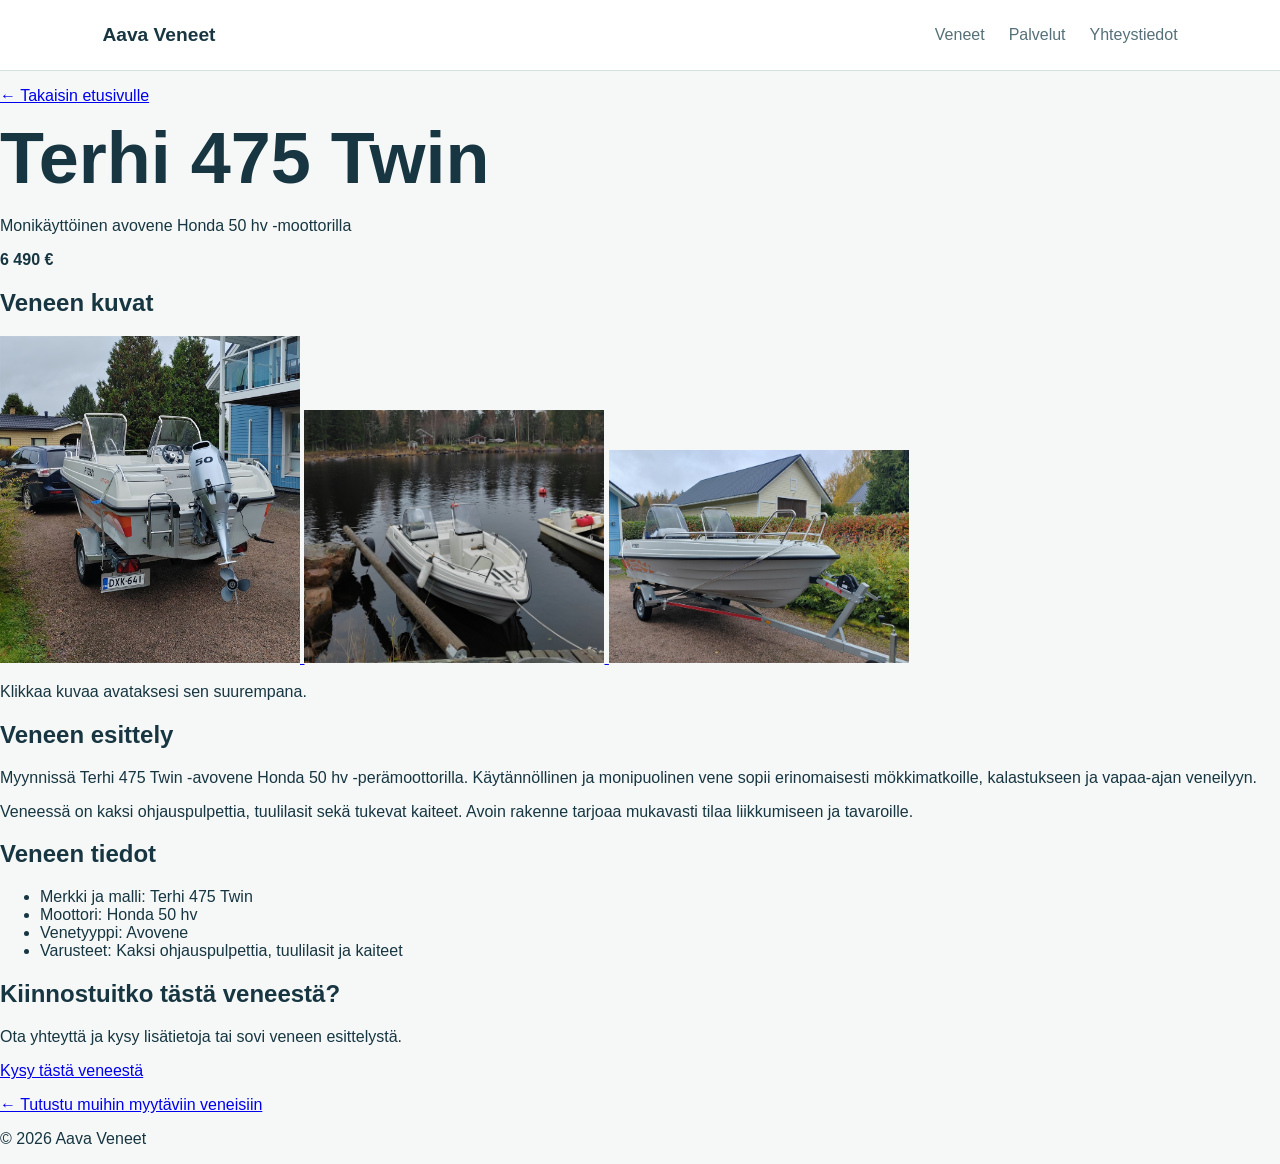
==== boat1.html @ fb6bd6b6 "venesivun eka veto" ====
<!DOCTYPE html>
<html lang="fi">

<head>
    <meta charset="UTF-8">
    <meta name="viewport" content="width=device-width, initial-scale=1.0">
    <meta name="description" content="Tutustu Terhi 475 Twin -veneeseen Aava Veneillä.">
    <title>Terhi 475 Twin | Aava Veneet</title>
    <link rel="stylesheet" href="styles/style.css">
</head>

<body>

    <!-- Sivuston yhteinen header -->
    <header class="site-header">
        <a class="brand" href="index.html">Aava Veneet</a>

        <nav class="site-nav" aria-label="Päänavigaatio">
            <a href="index.html#veneet">Veneet</a>
            <a href="index.html#palvelut">Palvelut</a>
            <a href="index.html#yhteystiedot">Yhteystiedot</a>
        </nav>
    </header>

    <main class="boat-page">

        <p>
            <a href="index.html">← Takaisin etusivulle</a>
        </p>

        <article>

            <!-- Veneen perustiedot -->
            <header class="boat-header">
                <h1>Terhi 475 Twin</h1>
                <p>Monikäyttöinen avovene Honda 50 hv -moottorilla</p>
                <p class="boat-price"><strong>6 490 €</strong></p>
            </header>

            <!-- Kuvagalleria -->
            <section class="boat-gallery-section">
                <h2>Veneen kuvat</h2>

                <div class="boat-gallery">

                    <a href="images/venekuva1.jpg" target="_blank" rel="noopener">
                        <img src="images/venekuva1.jpg"
                             alt="Terhi 475 Twin takaapäin kuvattuna"
                             width="300">
                    </a>

                    <a href="images/venekuva2.jpg" target="_blank" rel="noopener">
                        <img src="images/venekuva2.jpg"
                             alt="Terhi 475 Twin laiturissa"
                             width="300">
                    </a>

                    <a href="images/venekuva3.jpg" target="_blank" rel="noopener">
                        <img src="images/venekuva3.jpg"
                             alt="Terhi 475 Twin sivulta kuvattuna"
                             width="300">
                    </a>

                </div>

                <p>Klikkaa kuvaa avataksesi sen suurempana.</p>
            </section>

            <!-- Veneen esittely -->
            <section class="boat-description">
                <h2>Veneen esittely</h2>

                <p>
                    Myynnissä Terhi 475 Twin -avovene Honda 50 hv
                    -perämoottorilla. Käytännöllinen ja monipuolinen
                    vene sopii erinomaisesti mökkimatkoille,
                    kalastukseen ja vapaa-ajan veneilyyn.
                </p>

                <p>
                    Veneessä on kaksi ohjauspulpettia, tuulilasit
                    sekä tukevat kaiteet. Avoin rakenne tarjoaa
                    mukavasti tilaa liikkumiseen ja tavaroille.
                </p>
            </section>

            <!-- Keskeiset tiedot -->
            <section class="boat-specifications">
                <h2>Veneen tiedot</h2>

                <ul>
                    <li>Merkki ja malli: Terhi 475 Twin</li>
                    <li>Moottori: Honda 50 hv</li>
                    <li>Venetyyppi: Avovene</li>
                    <li>Varusteet: Kaksi ohjauspulpettia, tuulilasit ja kaiteet</li>
                </ul>
            </section>

            <!-- Yhteydenotto -->
            <section class="boat-contact">
                <h2>Kiinnostuitko tästä veneestä?</h2>

                <p>
                    Ota yhteyttä ja kysy lisätietoja
                    tai sovi veneen esittelystä.
                </p>

                <a href="contact.html?boat=boat1" class="button">
                    Kysy tästä veneestä
                </a>
            </section>

        </article>

        <p class="back-link">
            <a href="index.html#veneet">
                ← Tutustu muihin myytäviin veneisiin
            </a>
        </p>

    </main>

    <footer class="site-footer">
        <p>&copy; 2026 Aava Veneet</p>
    </footer>

</body>
</html>
---- styles/style.css ----
* {
	box-sizing: border-box;
}

body {
	margin: 0;
	color: #173642;
	background: #f5f8f6;
	font-family: Arial, sans-serif;
}

.site-header {
	display: flex;
	align-items: center;
	justify-content: space-between;
	padding: 24px 8%;
	border-bottom: 1px solid #d5e1df;
	background: #ffffff;
}

.brand {
	color: #173642;
	font-size: 1.2rem;
	font-weight: bold;
	text-decoration: none;
}

.site-nav {
	display: flex;
	gap: 24px;
}

.site-nav a {
	color: #557078;
	text-decoration: none;
}

.site-nav a:hover {
	color: #0e6670;
}

.hero {
	max-width: 760px;
	margin: 0 auto;
	padding: 120px 24px;
	text-align: center;
}

h1 {
	margin: 0 0 20px;
	font-size: clamp(2.5rem, 7vw, 4.5rem);
	line-height: 1.05;
}

.intro {
	margin: 0;
	color: #557078;
	font-size: 1.1rem;
}

@media (max-width: 600px) {
	.site-header {
		align-items: flex-start;
		gap: 18px;
		padding: 20px 24px;
	}

	.site-nav {
		flex-wrap: wrap;
		justify-content: flex-end;
		gap: 10px 16px;
		font-size: 0.9rem;
	}

	.hero {
		padding: 90px 24px;
	}
}
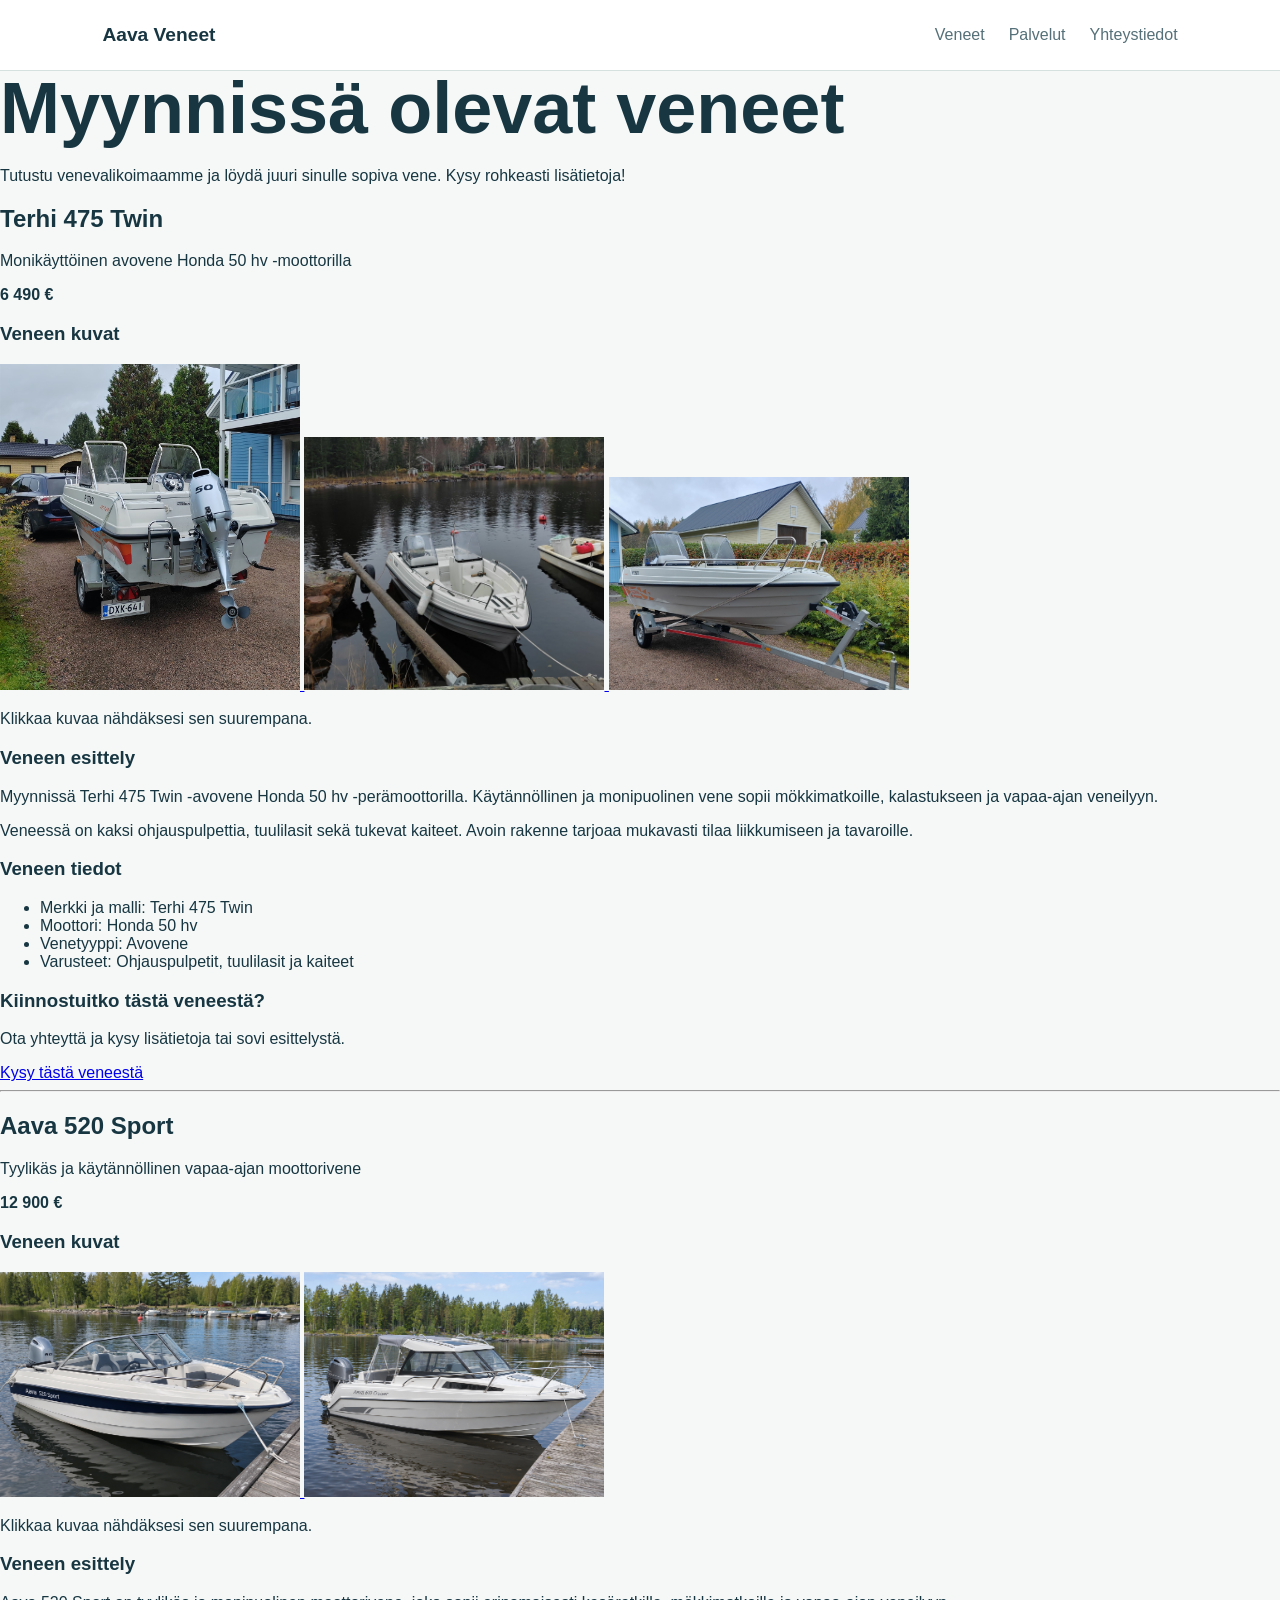
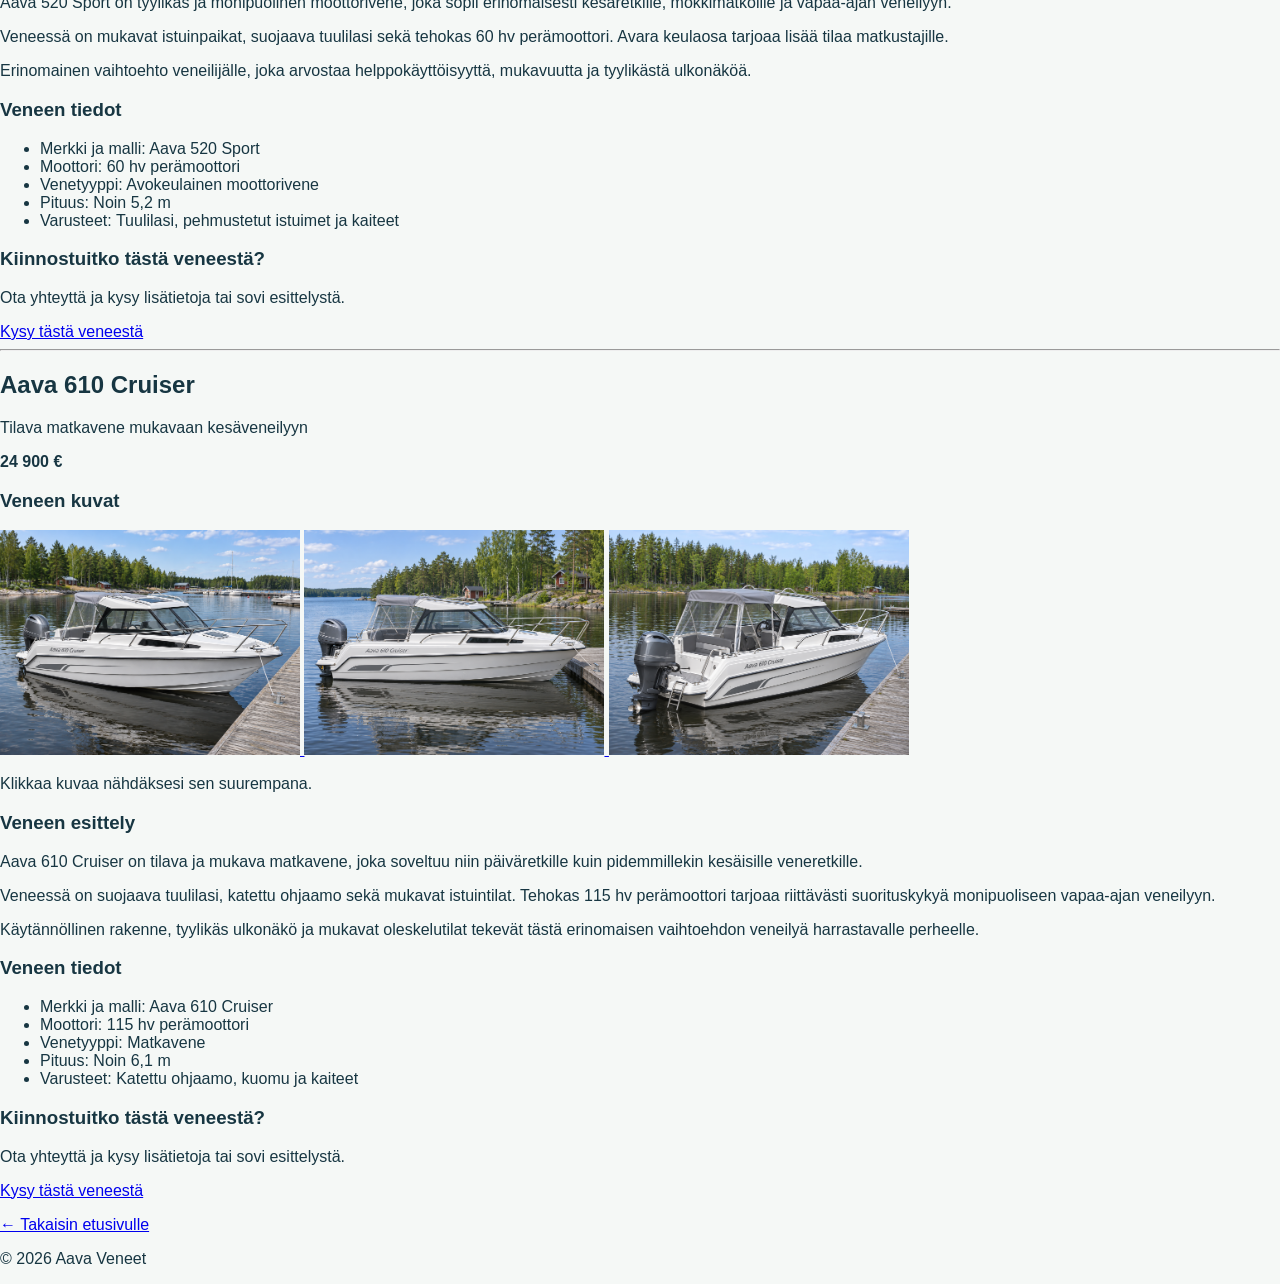
==== commit bfbd0081: "boat valmiimpi" ====
--- a/boat1.html
+++ b/boat1.html
@@ -5,8 +5,8 @@
 <head>
     <meta charset="UTF-8">
     <meta name="viewport" content="width=device-width, initial-scale=1.0">
-    <meta name="description" content="Tutustu Terhi 475 Twin -veneeseen Aava Veneillä.">
-    <title>Terhi 475 Twin | Aava Veneet</title>
+    <meta name="description" content="Tutustu Aava Veneiden myynnissä oleviin veneisiin.">
+    <title>Myytävät veneet | Aava Veneet</title>
     <link rel="stylesheet" href="styles/style.css">
 </head>
 
@@ -25,22 +25,25 @@
 
     <main class="boat-page">
 
+        <h1>Myynnissä olevat veneet</h1>
+
         <p>
-            <a href="index.html">← Takaisin etusivulle</a>
+            Tutustu venevalikoimaamme ja löydä juuri sinulle
+            sopiva vene. Kysy rohkeasti lisätietoja!
         </p>
 
-        <article>
-
-            <!-- Veneen perustiedot -->
+        <!-- VENE 1: TERHI 475 TWIN -->
+
+        <article id="boat1" class="boat-listing">
+
             <header class="boat-header">
-                <h1>Terhi 475 Twin</h1>
+                <h2>Terhi 475 Twin</h2>
                 <p>Monikäyttöinen avovene Honda 50 hv -moottorilla</p>
                 <p class="boat-price"><strong>6 490 €</strong></p>
             </header>
 
-            <!-- Kuvagalleria -->
             <section class="boat-gallery-section">
-                <h2>Veneen kuvat</h2>
+                <h3>Veneen kuvat</h3>
 
                 <div class="boat-gallery">
 
@@ -64,18 +67,17 @@
 
                 </div>
 
-                <p>Klikkaa kuvaa avataksesi sen suurempana.</p>
-            </section>
-
-            <!-- Veneen esittely -->
+                <p>Klikkaa kuvaa nähdäksesi sen suurempana.</p>
+            </section>
+
             <section class="boat-description">
-                <h2>Veneen esittely</h2>
+                <h3>Veneen esittely</h3>
 
                 <p>
                     Myynnissä Terhi 475 Twin -avovene Honda 50 hv
                     -perämoottorilla. Käytännöllinen ja monipuolinen
-                    vene sopii erinomaisesti mökkimatkoille,
-                    kalastukseen ja vapaa-ajan veneilyyn.
+                    vene sopii mökkimatkoille, kalastukseen ja
+                    vapaa-ajan veneilyyn.
                 </p>
 
                 <p>
@@ -85,26 +87,20 @@
                 </p>
             </section>
 
-            <!-- Keskeiset tiedot -->
             <section class="boat-specifications">
-                <h2>Veneen tiedot</h2>
+                <h3>Veneen tiedot</h3>
 
                 <ul>
                     <li>Merkki ja malli: Terhi 475 Twin</li>
                     <li>Moottori: Honda 50 hv</li>
                     <li>Venetyyppi: Avovene</li>
-                    <li>Varusteet: Kaksi ohjauspulpettia, tuulilasit ja kaiteet</li>
+                    <li>Varusteet: Ohjauspulpetit, tuulilasit ja kaiteet</li>
                 </ul>
             </section>
 
-            <!-- Yhteydenotto -->
             <section class="boat-contact">
-                <h2>Kiinnostuitko tästä veneestä?</h2>
-
-                <p>
-                    Ota yhteyttä ja kysy lisätietoja
-                    tai sovi veneen esittelystä.
-                </p>
+                <h3>Kiinnostuitko tästä veneestä?</h3>
+                <p>Ota yhteyttä ja kysy lisätietoja tai sovi esittelystä.</p>
 
                 <a href="contact.html?boat=boat1" class="button">
                     Kysy tästä veneestä
@@ -113,10 +109,178 @@
 
         </article>
 
+        <hr>
+
+        <!-- VENE 2: AAVA 520 SPORT -->
+
+        <article id="boat2" class="boat-listing">
+
+            <header class="boat-header">
+                <h2>Aava 520 Sport</h2>
+                <p>Tyylikäs ja käytännöllinen vapaa-ajan moottorivene</p>
+                <p class="boat-price"><strong>12 900 €</strong></p>
+            </header>
+
+            <section class="boat-gallery-section">
+                <h3>Veneen kuvat</h3>
+
+                <div class="boat-gallery">
+
+                    <a href="images/venekuva4.png" target="_blank" rel="noopener">
+                        <img src="images/venekuva4.png"
+                             alt="Aava 520 Sport sivulta kuvattuna laiturissa"
+                             width="300">
+                    </a>
+
+                    <a href="images/venekuva5.png" target="_blank" rel="noopener">
+                        <img src="images/venekuva5.png"
+                             alt="Aava 520 Sport toisesta kuvakulmasta"
+                             width="300">
+                    </a>
+
+                </div>
+
+                <p>Klikkaa kuvaa nähdäksesi sen suurempana.</p>
+            </section>
+
+            <section class="boat-description">
+                <h3>Veneen esittely</h3>
+
+                <p>
+                    Aava 520 Sport on tyylikäs ja monipuolinen
+                    moottorivene, joka sopii erinomaisesti
+                    kesäretkille, mökkimatkoille ja
+                    vapaa-ajan veneilyyn.
+                </p>
+
+                <p>
+                    Veneessä on mukavat istuinpaikat,
+                    suojaava tuulilasi sekä tehokas 60 hv
+                    perämoottori. Avara keulaosa tarjoaa
+                    lisää tilaa matkustajille.
+                </p>
+
+                <p>
+                    Erinomainen vaihtoehto veneilijälle,
+                    joka arvostaa helppokäyttöisyyttä,
+                    mukavuutta ja tyylikästä ulkonäköä.
+                </p>
+            </section>
+
+            <section class="boat-specifications">
+                <h3>Veneen tiedot</h3>
+
+                <ul>
+                    <li>Merkki ja malli: Aava 520 Sport</li>
+                    <li>Moottori: 60 hv perämoottori</li>
+                    <li>Venetyyppi: Avokeulainen moottorivene</li>
+                    <li>Pituus: Noin 5,2 m</li>
+                    <li>Varusteet: Tuulilasi, pehmustetut istuimet ja kaiteet</li>
+                </ul>
+            </section>
+
+            <section class="boat-contact">
+                <h3>Kiinnostuitko tästä veneestä?</h3>
+                <p>Ota yhteyttä ja kysy lisätietoja tai sovi esittelystä.</p>
+
+                <a href="contact.html?boat=boat2" class="button">
+                    Kysy tästä veneestä
+                </a>
+            </section>
+
+        </article>
+
+        <hr>
+
+        <!-- VENE 3: AAVA 610 CRUISER -->
+
+        <article id="boat3" class="boat-listing">
+
+            <header class="boat-header">
+                <h2>Aava 610 Cruiser</h2>
+                <p>Tilava matkavene mukavaan kesäveneilyyn</p>
+                <p class="boat-price"><strong>24 900 €</strong></p>
+            </header>
+
+            <section class="boat-gallery-section">
+                <h3>Veneen kuvat</h3>
+
+                <div class="boat-gallery">
+
+                    <a href="images/venekuva6.png" target="_blank" rel="noopener">
+                        <img src="images/venekuva6.png"
+                             alt="Aava 610 Cruiser laiturissa"
+                             width="300">
+                    </a>
+
+                    <a href="images/venekuva7.png" target="_blank" rel="noopener">
+                        <img src="images/venekuva7.png"
+                             alt="Aava 610 Cruiser sivulta kuvattuna"
+                             width="300">
+                    </a>
+
+                    <a href="images/venekuva8.png" target="_blank" rel="noopener">
+                        <img src="images/venekuva8.png"
+                             alt="Aava 610 Cruiser takaapäin kuvattuna"
+                             width="300">
+                    </a>
+
+                </div>
+
+                <p>Klikkaa kuvaa nähdäksesi sen suurempana.</p>
+            </section>
+
+            <section class="boat-description">
+                <h3>Veneen esittely</h3>
+
+                <p>
+                    Aava 610 Cruiser on tilava ja mukava
+                    matkavene, joka soveltuu niin päiväretkille
+                    kuin pidemmillekin kesäisille veneretkille.
+                </p>
+
+                <p>
+                    Veneessä on suojaava tuulilasi, katettu
+                    ohjaamo sekä mukavat istuintilat.
+                    Tehokas 115 hv perämoottori tarjoaa
+                    riittävästi suorituskykyä monipuoliseen
+                    vapaa-ajan veneilyyn.
+                </p>
+
+                <p>
+                    Käytännöllinen rakenne, tyylikäs ulkonäkö
+                    ja mukavat oleskelutilat tekevät tästä
+                    erinomaisen vaihtoehdon veneilyä
+                    harrastavalle perheelle.
+                </p>
+            </section>
+
+            <section class="boat-specifications">
+                <h3>Veneen tiedot</h3>
+
+                <ul>
+                    <li>Merkki ja malli: Aava 610 Cruiser</li>
+                    <li>Moottori: 115 hv perämoottori</li>
+                    <li>Venetyyppi: Matkavene</li>
+                    <li>Pituus: Noin 6,1 m</li>
+                    <li>Varusteet: Katettu ohjaamo, kuomu ja kaiteet</li>
+                </ul>
+            </section>
+
+            <section class="boat-contact">
+                <h3>Kiinnostuitko tästä veneestä?</h3>
+                <p>Ota yhteyttä ja kysy lisätietoja tai sovi esittelystä.</p>
+
+                <a href="contact.html?boat=boat3" class="button">
+                    Kysy tästä veneestä
+                </a>
+            </section>
+
+        </article>
+
+        <!-- Paluu etusivulle -->
         <p class="back-link">
-            <a href="index.html#veneet">
-                ← Tutustu muihin myytäviin veneisiin
-            </a>
+            <a href="index.html">← Takaisin etusivulle</a>
         </p>
 
     </main>
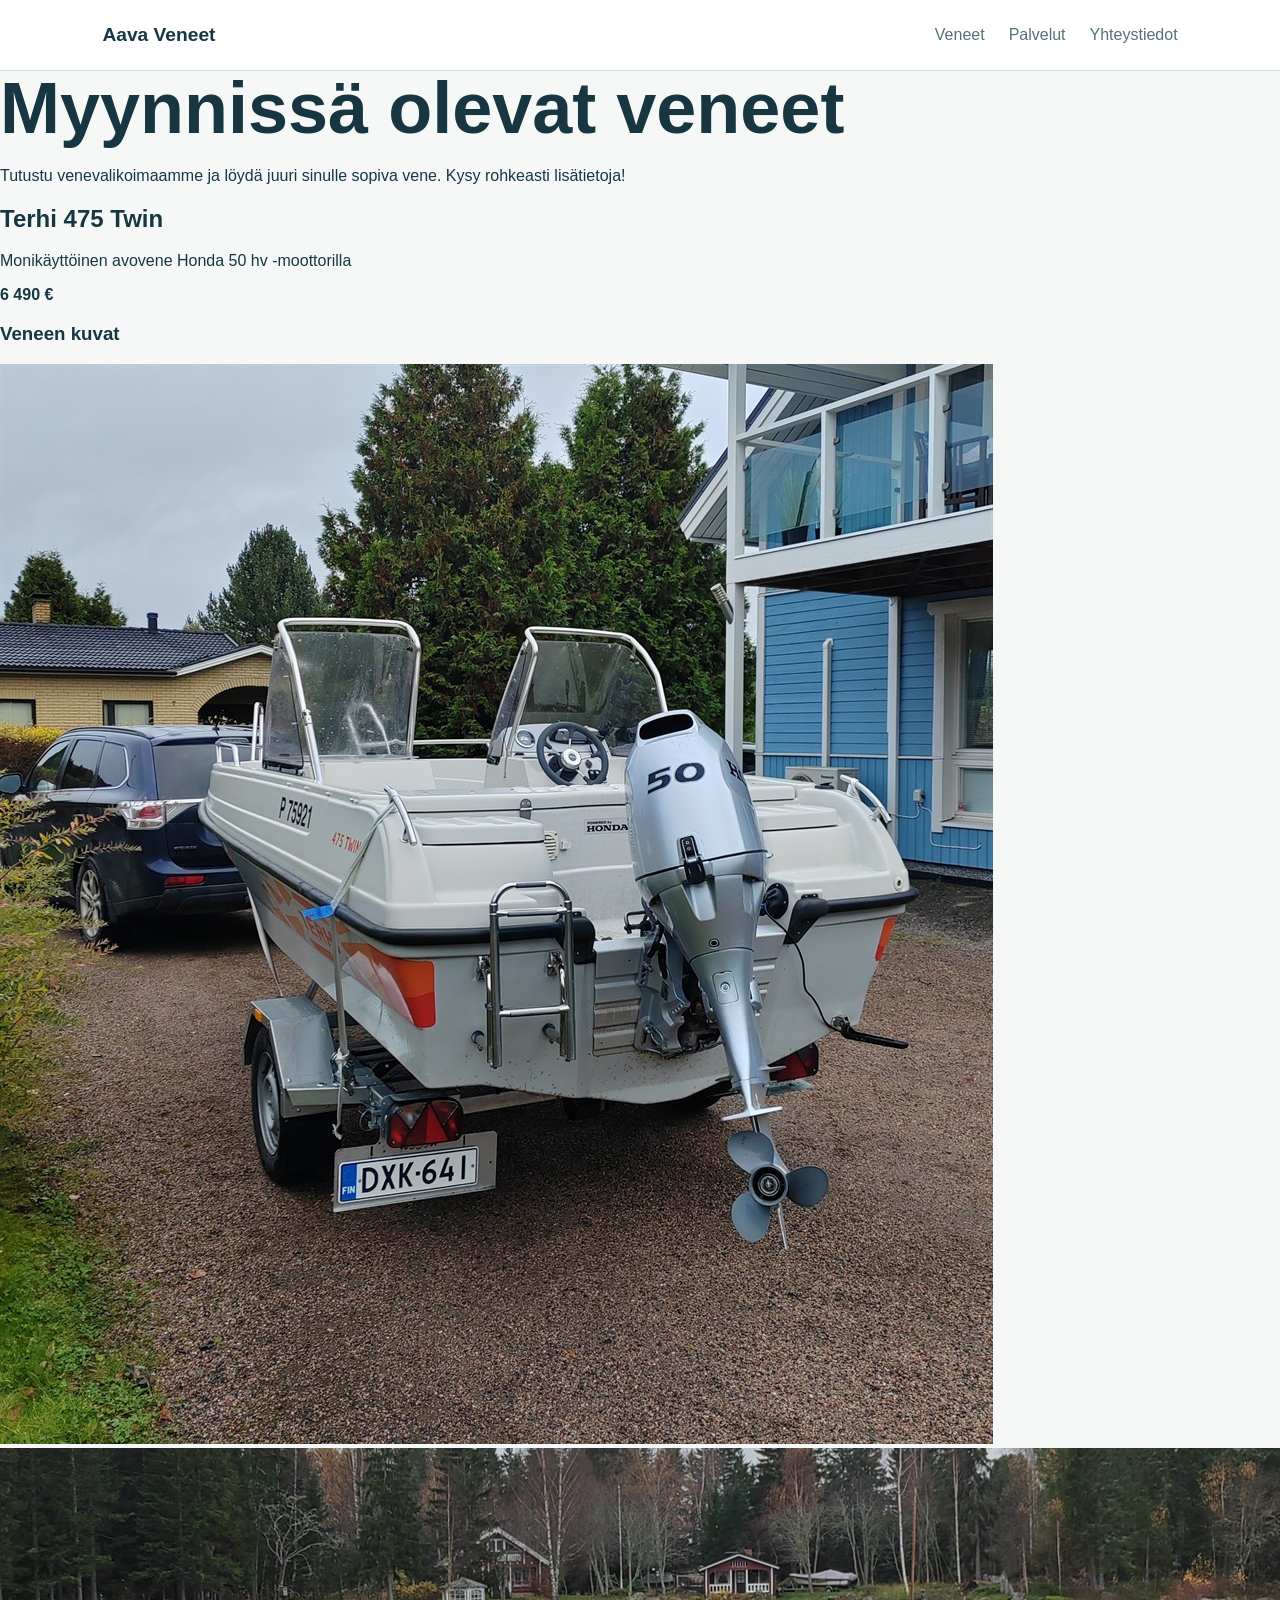
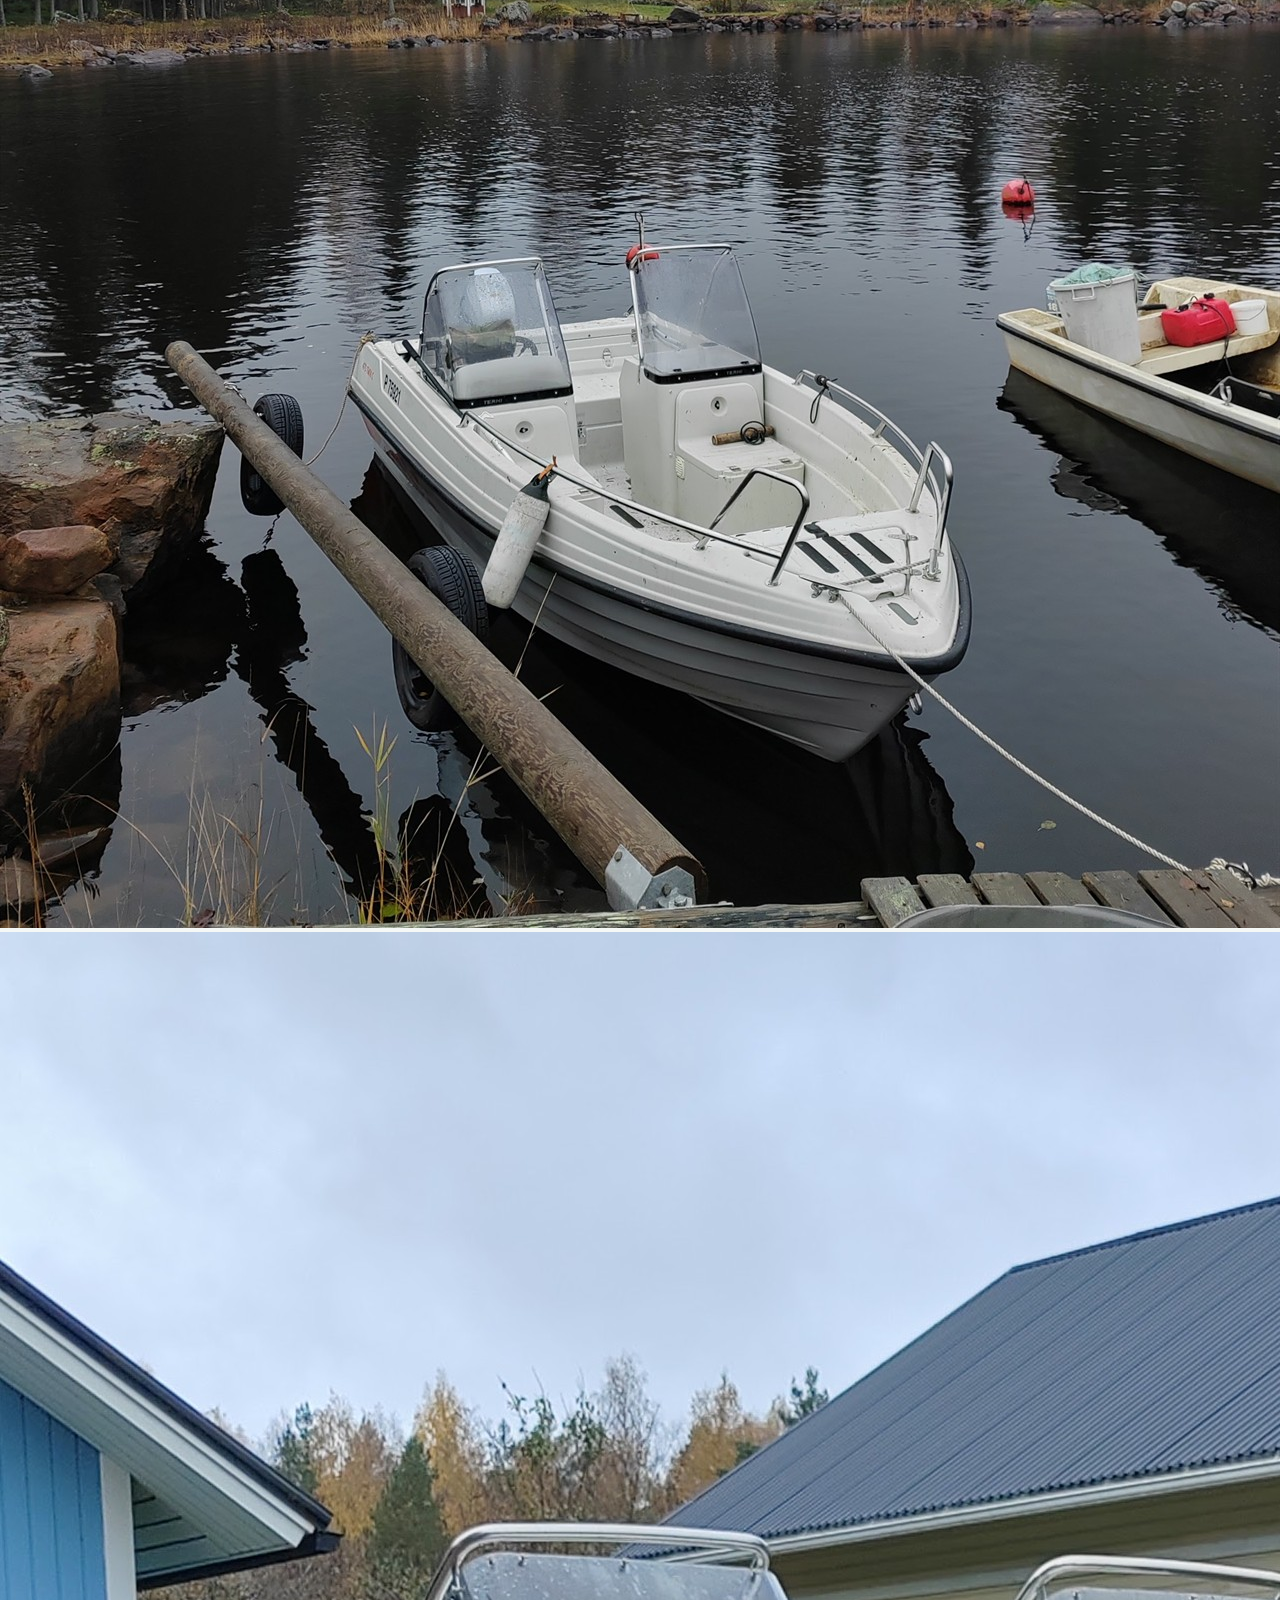
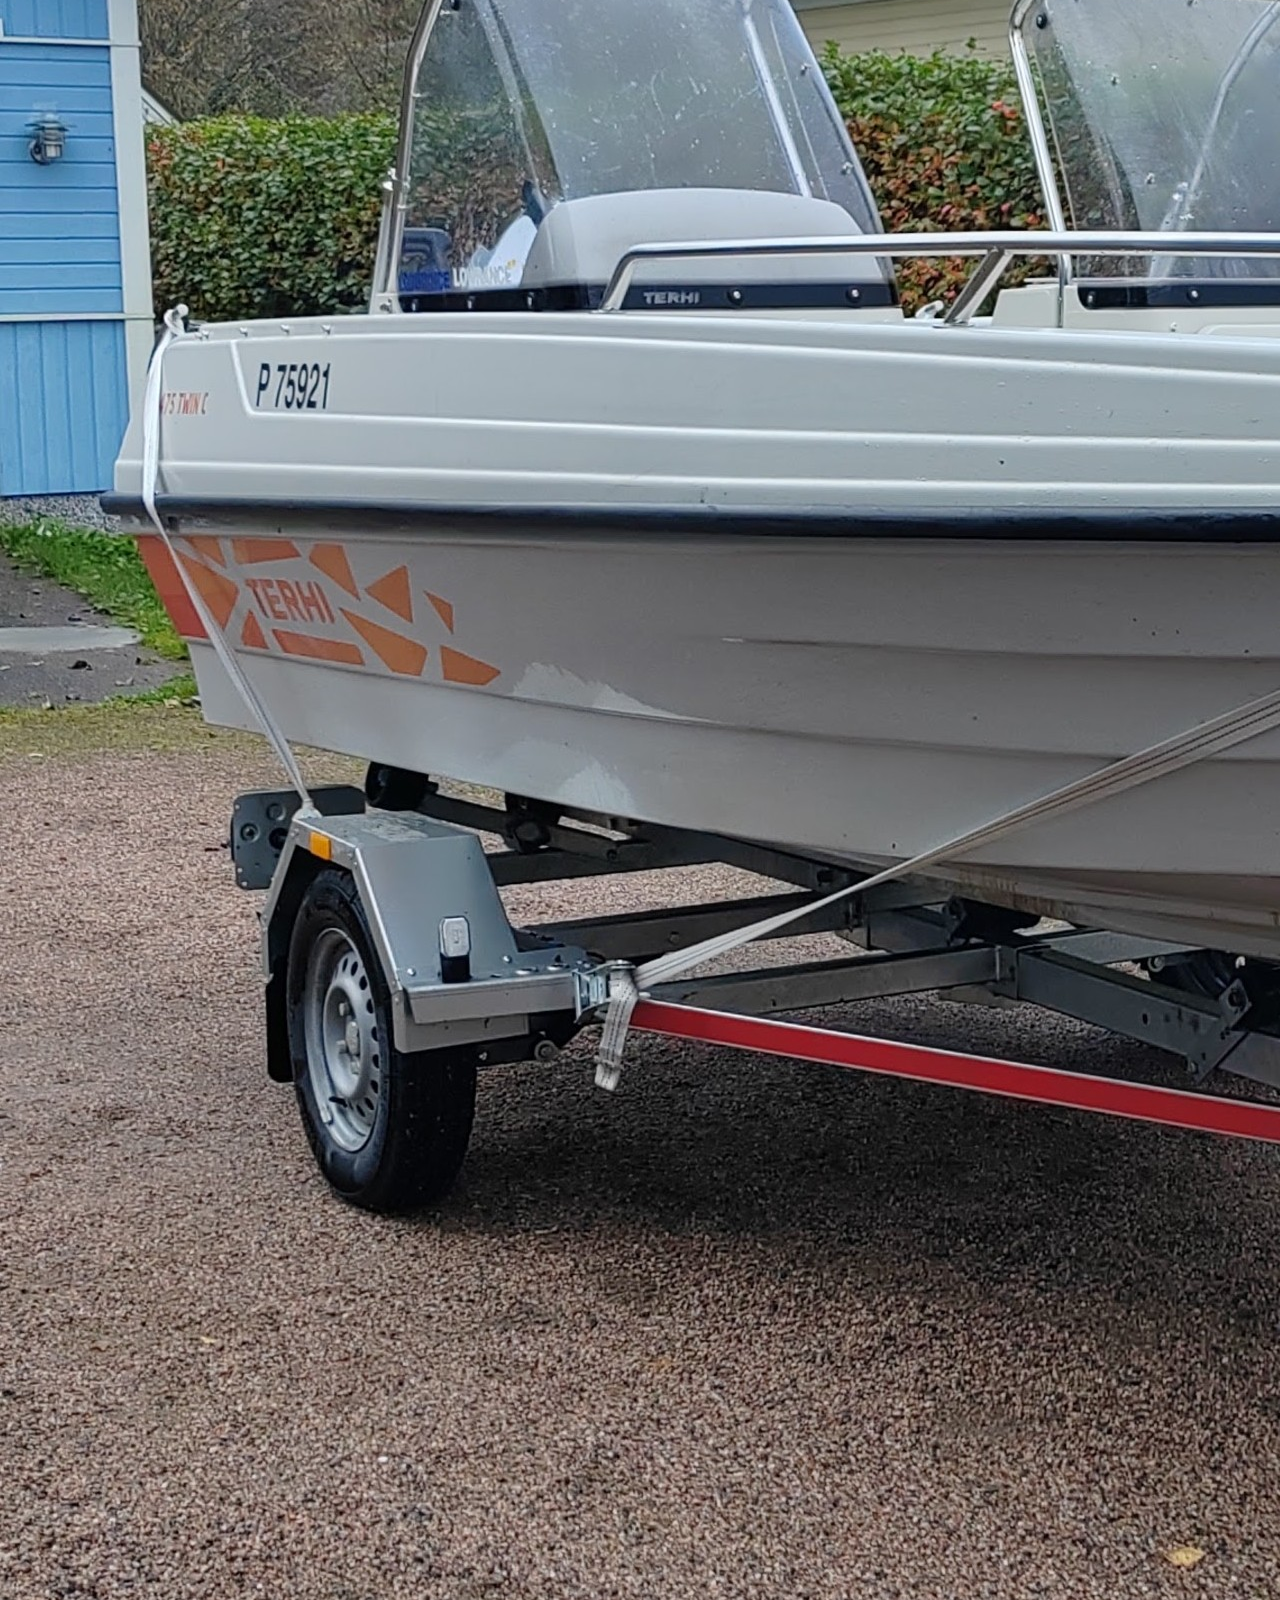
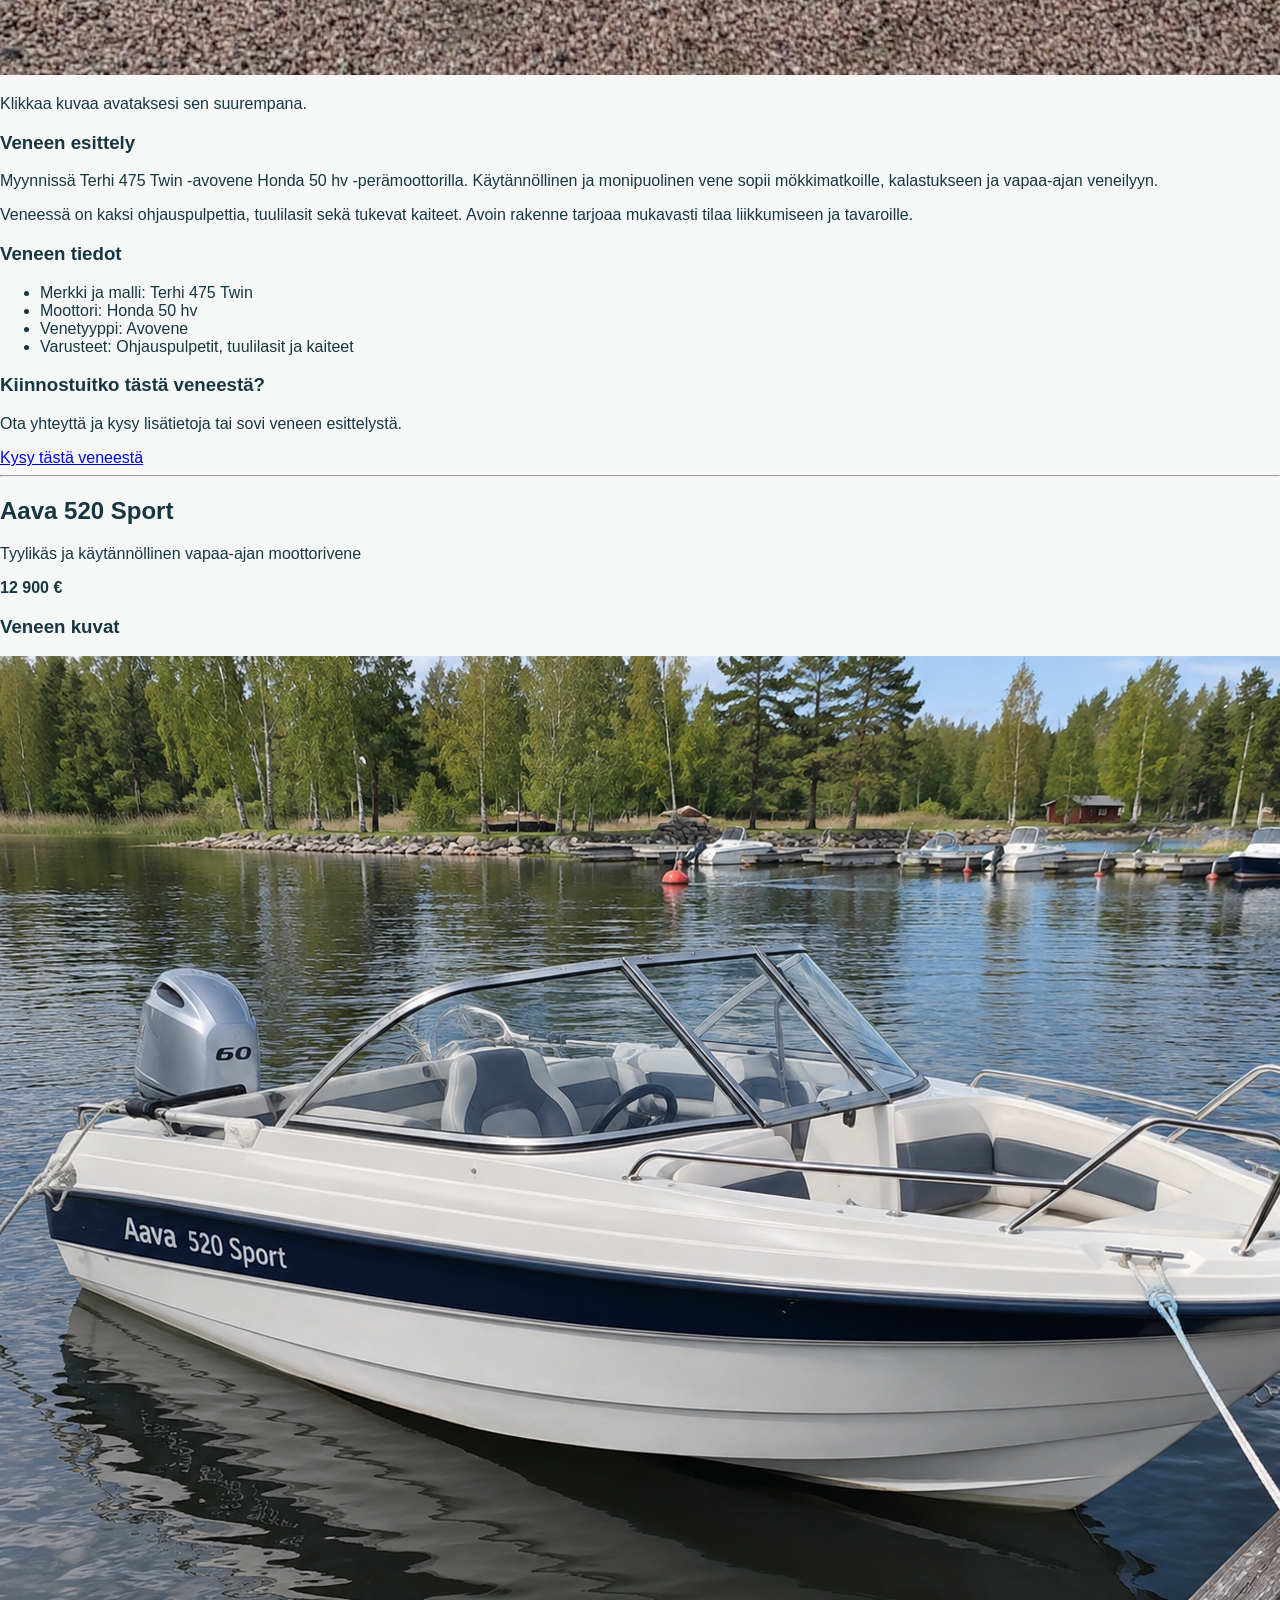
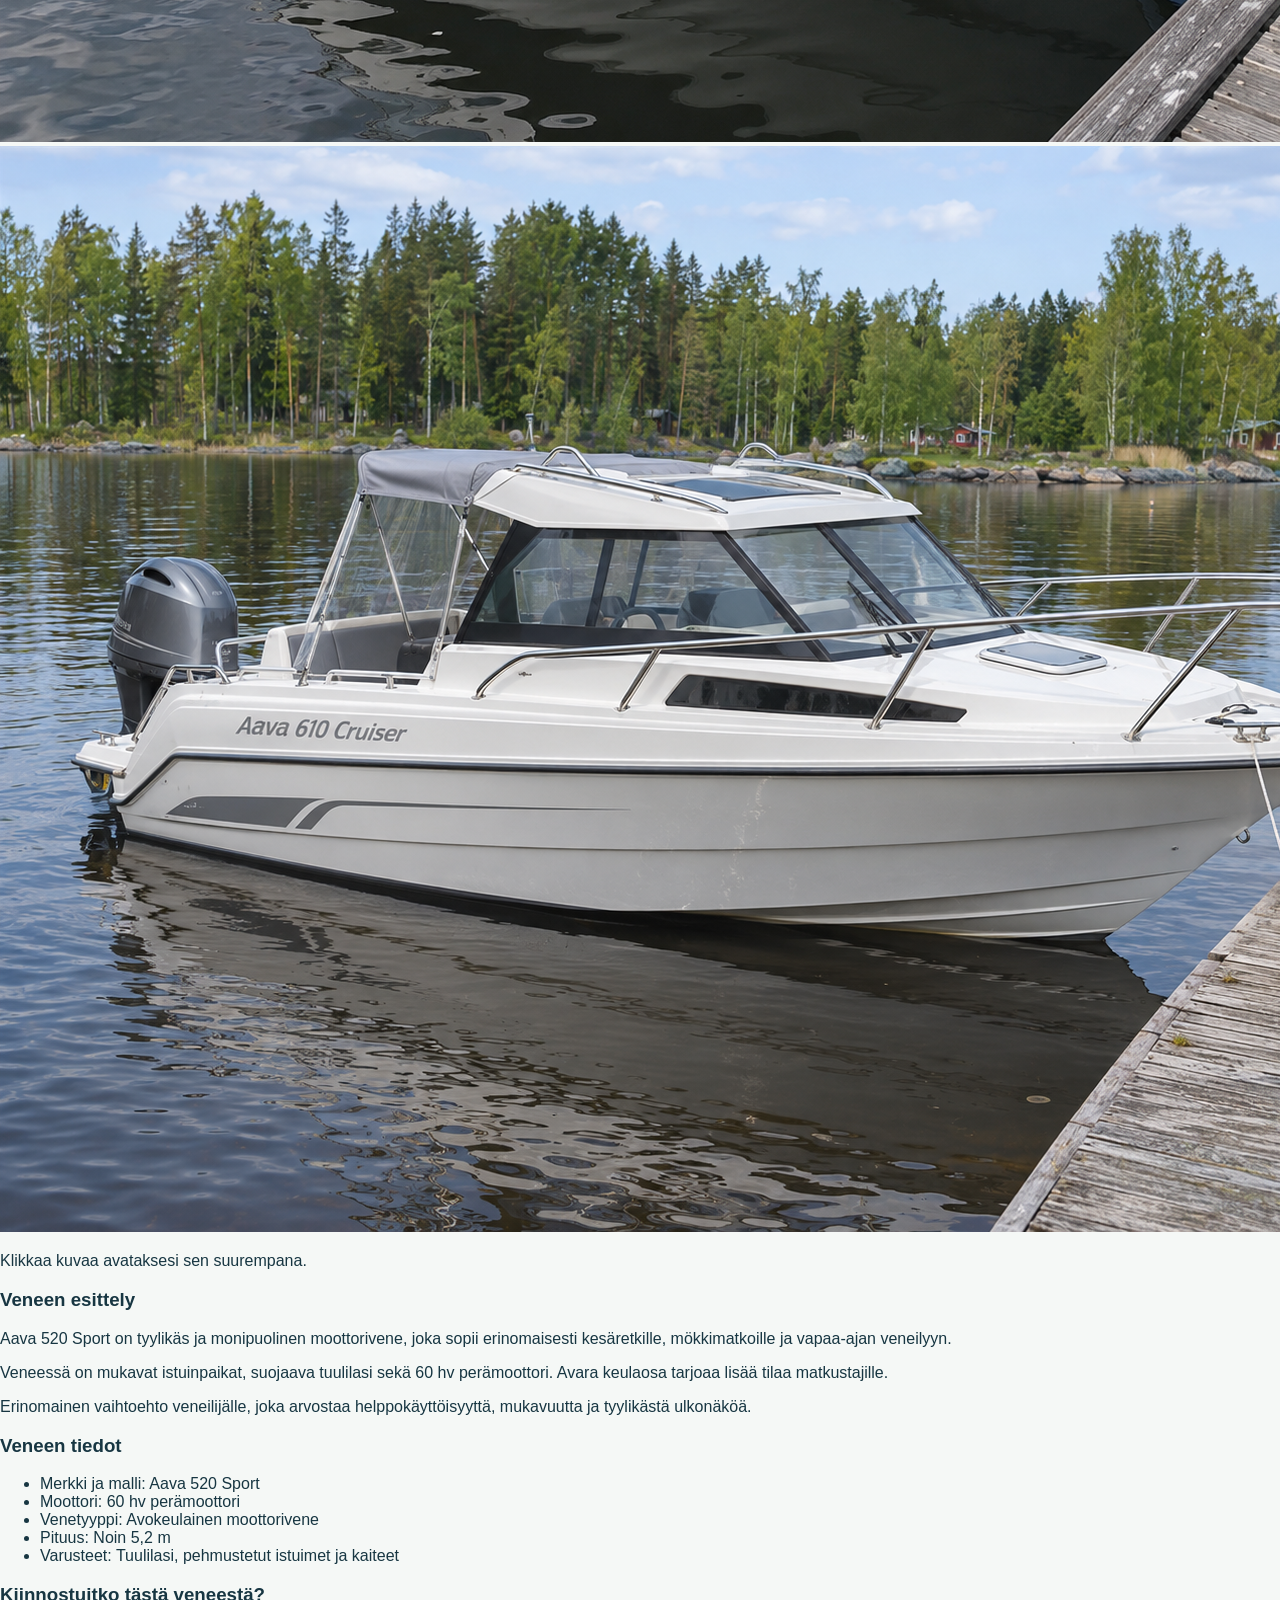
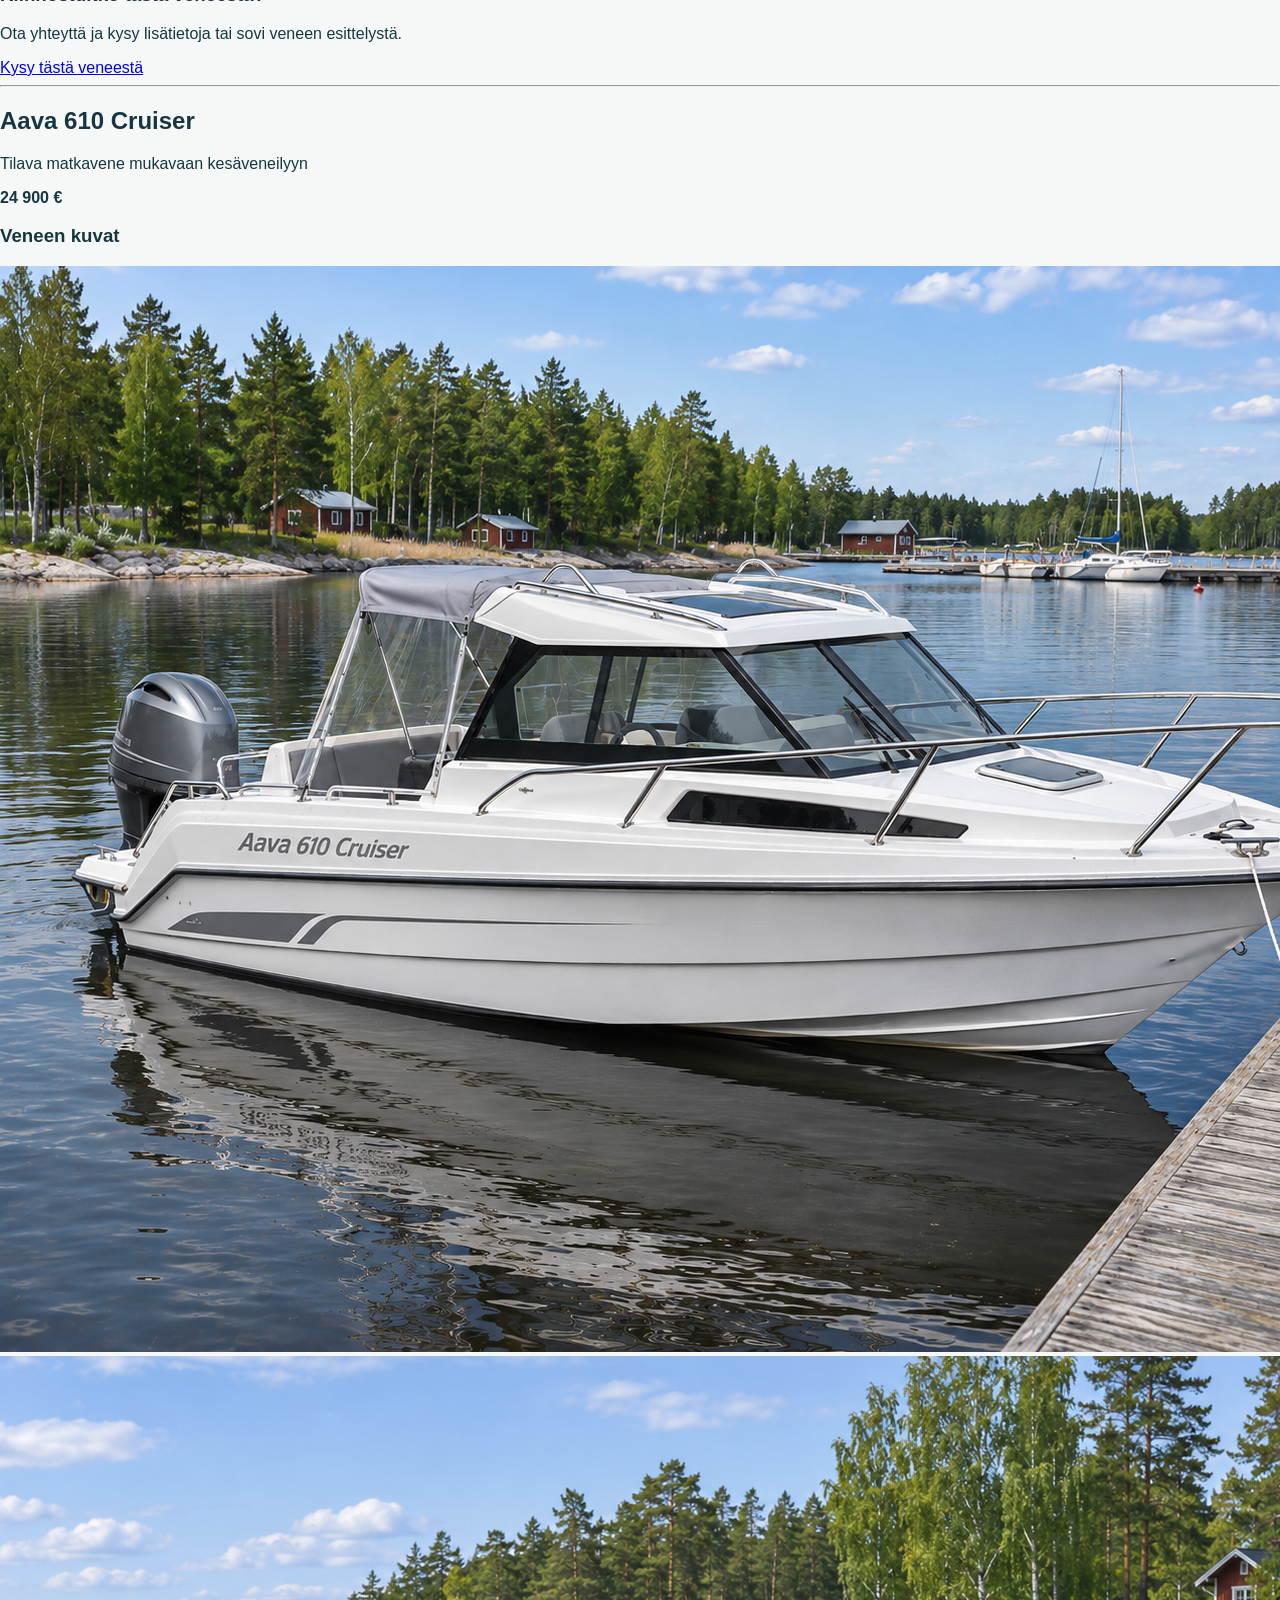
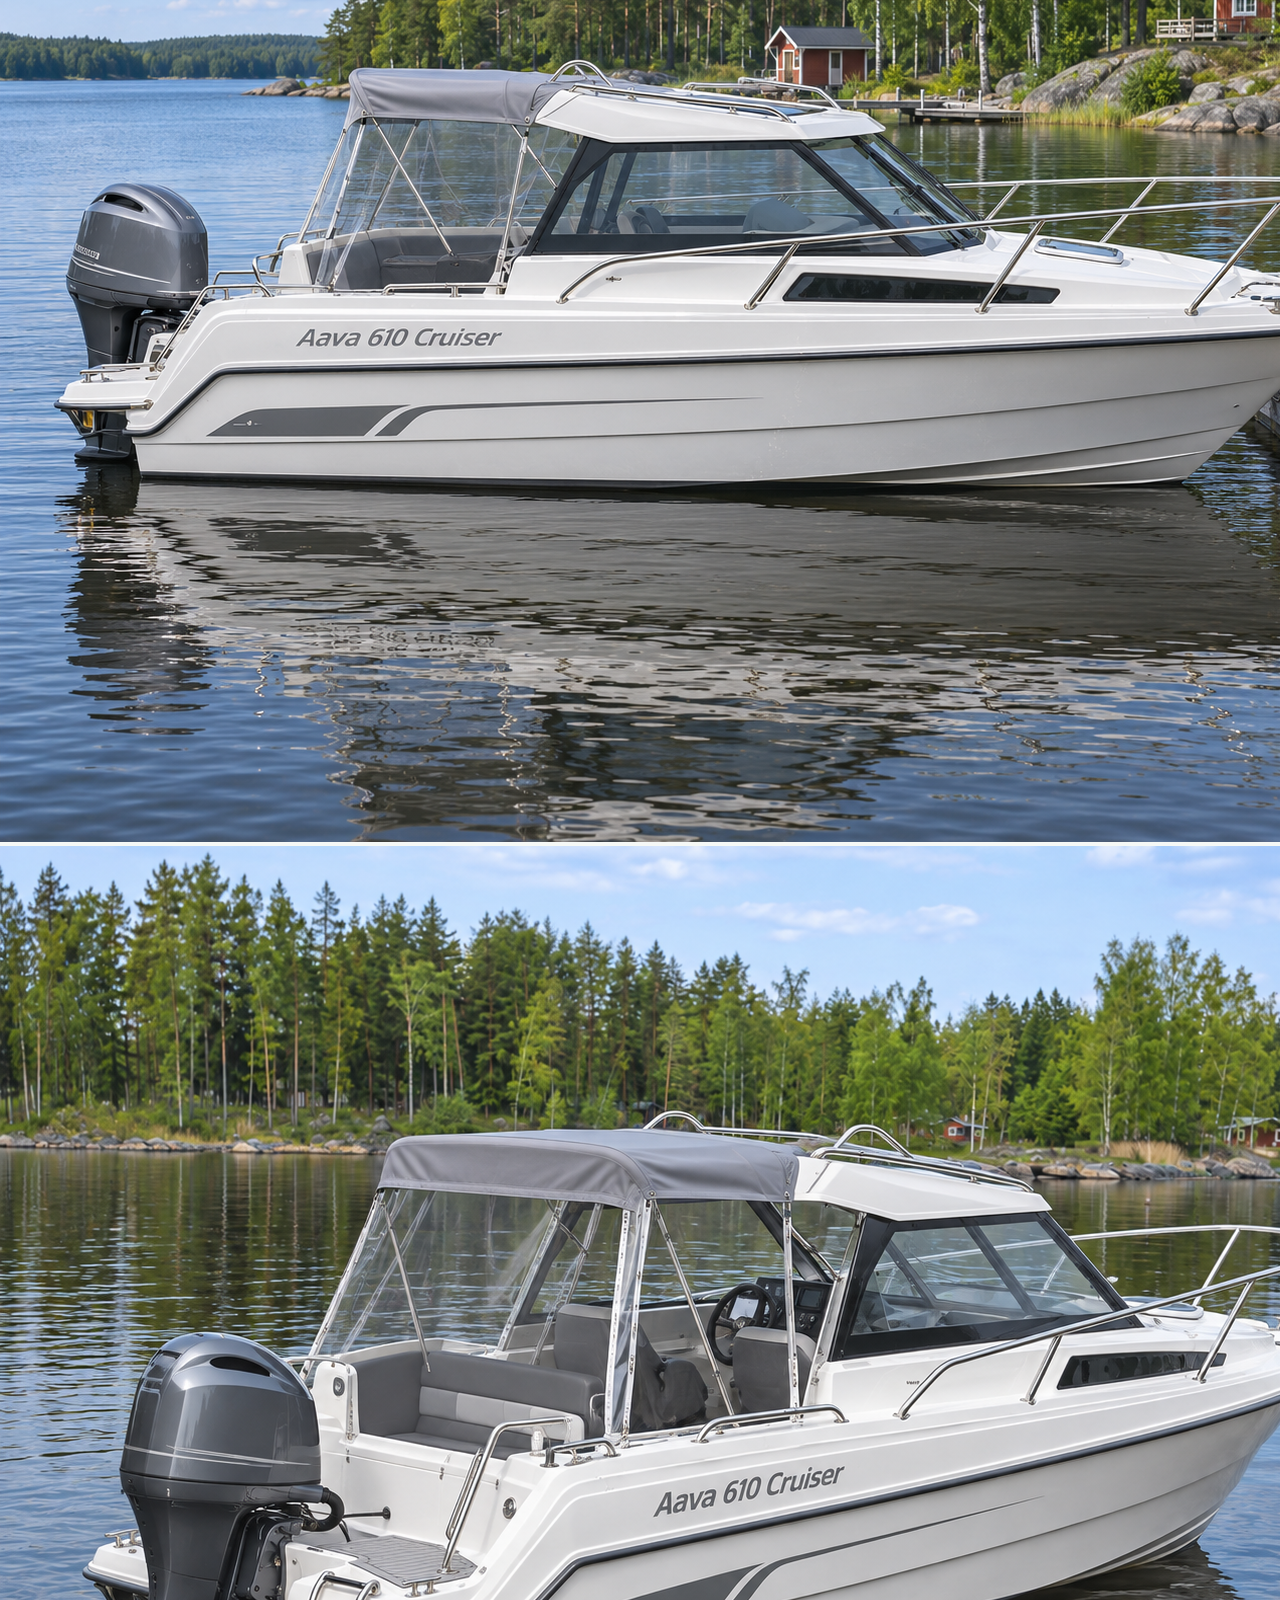
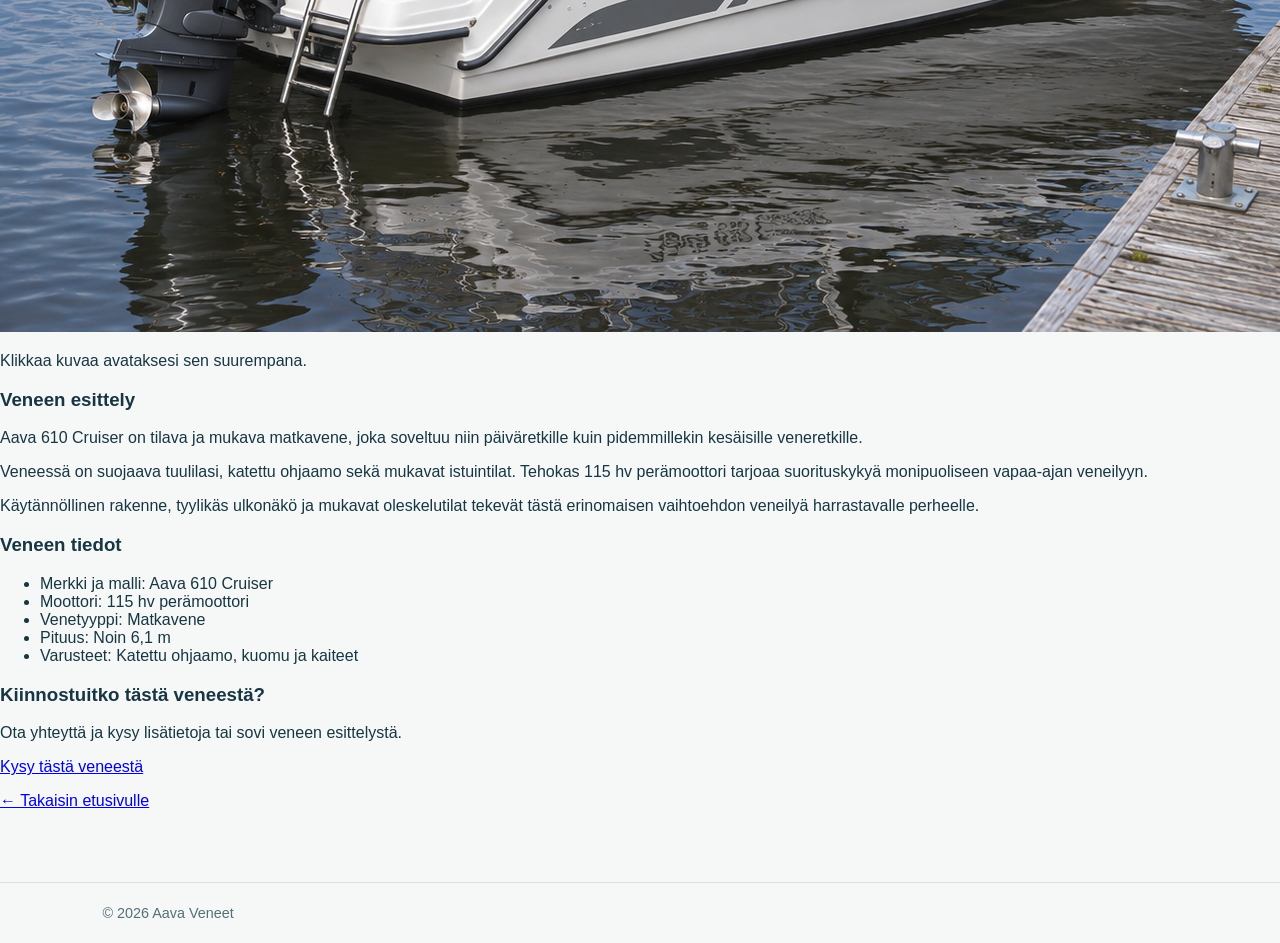
==== commit 3d0a7ed3: "muutettu hieman" ====
--- a/boat1.html
+++ b/boat1.html
@@ -7,12 +7,14 @@
     <meta name="viewport" content="width=device-width, initial-scale=1.0">
     <meta name="description" content="Tutustu Aava Veneiden myynnissä oleviin veneisiin.">
     <title>Myytävät veneet | Aava Veneet</title>
+
     <link rel="stylesheet" href="styles/style.css">
+    <link rel="icon" type="image/png" href="images/favicon.png">
 </head>
 
 <body>
 
-    <!-- Sivuston yhteinen header -->
+    <!-- Yhteinen header -->
     <header class="site-header">
         <a class="brand" href="index.html">Aava Veneet</a>
 
@@ -47,27 +49,33 @@
 
                 <div class="boat-gallery">
 
-                    <a href="images/venekuva1.jpg" target="_blank" rel="noopener">
+                    <a href="images/venekuva1.jpg"
+                       target="_blank"
+                       rel="noopener"
+                       aria-label="Avaa Terhin takakuva suurempana">
                         <img src="images/venekuva1.jpg"
-                             alt="Terhi 475 Twin takaapäin kuvattuna"
-                             width="300">
-                    </a>
-
-                    <a href="images/venekuva2.jpg" target="_blank" rel="noopener">
+                             alt="Terhi 475 Twin takaapäin, Honda 50 hv -moottori">
+                    </a>
+
+                    <a href="images/venekuva2.jpg"
+                       target="_blank"
+                       rel="noopener"
+                       aria-label="Avaa Terhin keulakuva suurempana">
                         <img src="images/venekuva2.jpg"
-                             alt="Terhi 475 Twin laiturissa"
-                             width="300">
-                    </a>
-
-                    <a href="images/venekuva3.jpg" target="_blank" rel="noopener">
+                             alt="Terhi 475 Twin laiturissa keulasta kuvattuna">
+                    </a>
+
+                    <a href="images/venekuva3.jpg"
+                       target="_blank"
+                       rel="noopener"
+                       aria-label="Avaa Terhin sivukuva suurempana">
                         <img src="images/venekuva3.jpg"
-                             alt="Terhi 475 Twin sivulta kuvattuna"
-                             width="300">
+                             alt="Terhi 475 Twin sivulta kuvattuna trailerilla">
                     </a>
 
                 </div>
 
-                <p>Klikkaa kuvaa nähdäksesi sen suurempana.</p>
+                <p>Klikkaa kuvaa avataksesi sen suurempana.</p>
             </section>
 
             <section class="boat-description">
@@ -100,7 +108,11 @@
 
             <section class="boat-contact">
                 <h3>Kiinnostuitko tästä veneestä?</h3>
-                <p>Ota yhteyttä ja kysy lisätietoja tai sovi esittelystä.</p>
+
+                <p>
+                    Ota yhteyttä ja kysy lisätietoja
+                    tai sovi veneen esittelystä.
+                </p>
 
                 <a href="contact.html?boat=boat1" class="button">
                     Kysy tästä veneestä
@@ -126,21 +138,25 @@
 
                 <div class="boat-gallery">
 
-                    <a href="images/venekuva4.png" target="_blank" rel="noopener">
+                    <a href="images/venekuva4.png"
+                       target="_blank"
+                       rel="noopener"
+                       aria-label="Avaa Aava 520 Sportin ensimmäinen kuva">
                         <img src="images/venekuva4.png"
-                             alt="Aava 520 Sport sivulta kuvattuna laiturissa"
-                             width="300">
-                    </a>
-
-                    <a href="images/venekuva5.png" target="_blank" rel="noopener">
+                             alt="Aava 520 Sport sivulta kuvattuna laiturissa">
+                    </a>
+
+                    <a href="images/venekuva5.png"
+                       target="_blank"
+                       rel="noopener"
+                       aria-label="Avaa Aava 520 Sportin toinen kuva">
                         <img src="images/venekuva5.png"
-                             alt="Aava 520 Sport toisesta kuvakulmasta"
-                             width="300">
+                             alt="Aava 520 Sport toisesta kuvakulmasta">
                     </a>
 
                 </div>
 
-                <p>Klikkaa kuvaa nähdäksesi sen suurempana.</p>
+                <p>Klikkaa kuvaa avataksesi sen suurempana.</p>
             </section>
 
             <section class="boat-description">
@@ -155,9 +171,8 @@
 
                 <p>
                     Veneessä on mukavat istuinpaikat,
-                    suojaava tuulilasi sekä tehokas 60 hv
-                    perämoottori. Avara keulaosa tarjoaa
-                    lisää tilaa matkustajille.
+                    suojaava tuulilasi sekä 60 hv perämoottori.
+                    Avara keulaosa tarjoaa lisää tilaa matkustajille.
                 </p>
 
                 <p>
@@ -181,7 +196,11 @@
 
             <section class="boat-contact">
                 <h3>Kiinnostuitko tästä veneestä?</h3>
-                <p>Ota yhteyttä ja kysy lisätietoja tai sovi esittelystä.</p>
+
+                <p>
+                    Ota yhteyttä ja kysy lisätietoja
+                    tai sovi veneen esittelystä.
+                </p>
 
                 <a href="contact.html?boat=boat2" class="button">
                     Kysy tästä veneestä
@@ -207,27 +226,33 @@
 
                 <div class="boat-gallery">
 
-                    <a href="images/venekuva6.png" target="_blank" rel="noopener">
+                    <a href="images/venekuva6.png"
+                       target="_blank"
+                       rel="noopener"
+                       aria-label="Avaa Aava 610 Cruiserin ensimmäinen kuva">
                         <img src="images/venekuva6.png"
-                             alt="Aava 610 Cruiser laiturissa"
-                             width="300">
-                    </a>
-
-                    <a href="images/venekuva7.png" target="_blank" rel="noopener">
+                             alt="Aava 610 Cruiser laiturissa">
+                    </a>
+
+                    <a href="images/venekuva7.png"
+                       target="_blank"
+                       rel="noopener"
+                       aria-label="Avaa Aava 610 Cruiserin toinen kuva">
                         <img src="images/venekuva7.png"
-                             alt="Aava 610 Cruiser sivulta kuvattuna"
-                             width="300">
-                    </a>
-
-                    <a href="images/venekuva8.png" target="_blank" rel="noopener">
+                             alt="Aava 610 Cruiser sivulta kuvattuna">
+                    </a>
+
+                    <a href="images/venekuva8.png"
+                       target="_blank"
+                       rel="noopener"
+                       aria-label="Avaa Aava 610 Cruiserin kolmas kuva">
                         <img src="images/venekuva8.png"
-                             alt="Aava 610 Cruiser takaapäin kuvattuna"
-                             width="300">
+                             alt="Aava 610 Cruiser takaapäin kuvattuna">
                     </a>
 
                 </div>
 
-                <p>Klikkaa kuvaa nähdäksesi sen suurempana.</p>
+                <p>Klikkaa kuvaa avataksesi sen suurempana.</p>
             </section>
 
             <section class="boat-description">
@@ -243,7 +268,7 @@
                     Veneessä on suojaava tuulilasi, katettu
                     ohjaamo sekä mukavat istuintilat.
                     Tehokas 115 hv perämoottori tarjoaa
-                    riittävästi suorituskykyä monipuoliseen
+                    suorituskykyä monipuoliseen
                     vapaa-ajan veneilyyn.
                 </p>
 
@@ -269,7 +294,11 @@
 
             <section class="boat-contact">
                 <h3>Kiinnostuitko tästä veneestä?</h3>
-                <p>Ota yhteyttä ja kysy lisätietoja tai sovi esittelystä.</p>
+
+                <p>
+                    Ota yhteyttä ja kysy lisätietoja
+                    tai sovi veneen esittelystä.
+                </p>
 
                 <a href="contact.html?boat=boat3" class="button">
                     Kysy tästä veneestä
--- a/styles/style.css
+++ b/styles/style.css
@@ -46,6 +46,150 @@
 	text-align: center;
 }
 
+.esittely {
+	position: relative;
+	max-width: 900px;
+	margin: 0 auto;
+	padding: clamp(72px, 10vw, 120px) 24px clamp(36px, 5vw, 64px);
+	text-align: center;
+}
+
+.esittely::before {
+	content: "AAVA VENEET";
+	display: block;
+	margin-bottom: 24px;
+	color: #0e6670;
+	font-size: 0.75rem;
+	font-weight: bold;
+	letter-spacing: 0.18em;
+}
+
+.esittely h1 {
+	max-width: 700px;
+	margin: 0 auto 28px;
+	font-size: clamp(3rem, 8vw, 6.5rem);
+	font-weight: 700;
+	letter-spacing: -0.04em;
+}
+
+.esittely .intro {
+	max-width: 560px;
+	margin: 0 auto;
+	color: #557078;
+	font-size: clamp(1.05rem, 2vw, 1.3rem);
+	line-height: 1.8;
+}
+
+.venemallisto {
+	max-width: 1200px;
+	margin: clamp(48px, 7vw, 80px) auto 0;
+	padding: 0 24px;
+	text-align: left;
+}
+
+.section-heading {
+	margin-bottom: 32px;
+}
+
+.eyebrow {
+	margin: 0 0 10px;
+	color: #0e6670;
+	font-size: 0.75rem;
+	font-weight: bold;
+	letter-spacing: 0.16em;
+	text-transform: uppercase;
+}
+
+.section-heading h2 {
+	margin: 0;
+	font-size: clamp(2rem, 4vw, 3.2rem);
+	line-height: 1.1;
+}
+
+.veneet-grid {
+	display: grid;
+	grid-template-columns: repeat(3, minmax(0, 1fr));
+	gap: 20px;
+}
+
+.vene-kortti {
+	overflow: hidden;
+	border: 1px solid #d5e1df;
+	border-radius: 8px;
+	background: #ffffff;
+	box-shadow: 0 14px 35px rgba(23, 54, 66, 0.08);
+}
+
+.vene-kortti img {
+	display: block;
+	width: 100%;
+	height: 220px;
+	object-fit: cover;
+}
+
+.vene-kortti__sisalto {
+	display: flex;
+	align-items: baseline;
+	justify-content: space-between;
+	gap: 16px;
+	padding: 20px;
+}
+
+.vene-kortti h3 {
+	margin: 0;
+	font-size: 1.05rem;
+	line-height: 1.3;
+}
+
+.hinta {
+	flex-shrink: 0;
+	margin: 0;
+	color: #0e6670;
+	font-size: 1rem;
+	font-weight: bold;
+}
+
+.vene-kortti-nappi {
+	display: inline-block;
+	margin-top: 16px;
+	padding: 10px 14px;
+	border-radius: 4px;
+	background: #0e6670;
+	color: #ffffff;
+	font-size: 0.9rem;
+	font-weight: bold;
+	text-decoration: none;
+}
+
+.vene-kortti-nappi:hover {
+	background: #173642;
+}
+
+.site-footer {
+	display: flex;
+	align-items: center;
+	justify-content: space-between;
+	gap: 16px;
+	margin-top: 72px;
+	padding: 22px 8%;
+	border-top: 1px solid #d5e1df;
+	color: #557078;
+	font-size: 0.9rem;
+}
+
+.site-footer p {
+	margin: 0;
+}
+
+.site-footer a {
+	color: #557078;
+	text-decoration: none;
+}
+
+.site-footer a:hover {
+	color: #0e6670;
+}
+
 h1 {
 	margin: 0 0 20px;
 	font-size: clamp(2.5rem, 7vw, 4.5rem);
@@ -75,4 +219,24 @@
 	.hero {
 		padding: 90px 24px;
 	}
-}+
+	.esittely {
+		padding: 64px 24px 36px;
+	}
+
+	.veneet-grid {
+		grid-template-columns: 1fr;
+	}
+
+	.vene-kortti img {
+		height: 240px;
+	}
+
+	.site-footer {
+		align-items: flex-start;
+		flex-direction: column;
+		margin-top: 52px;
+		padding: 20px 24px;
+	}
+}
+
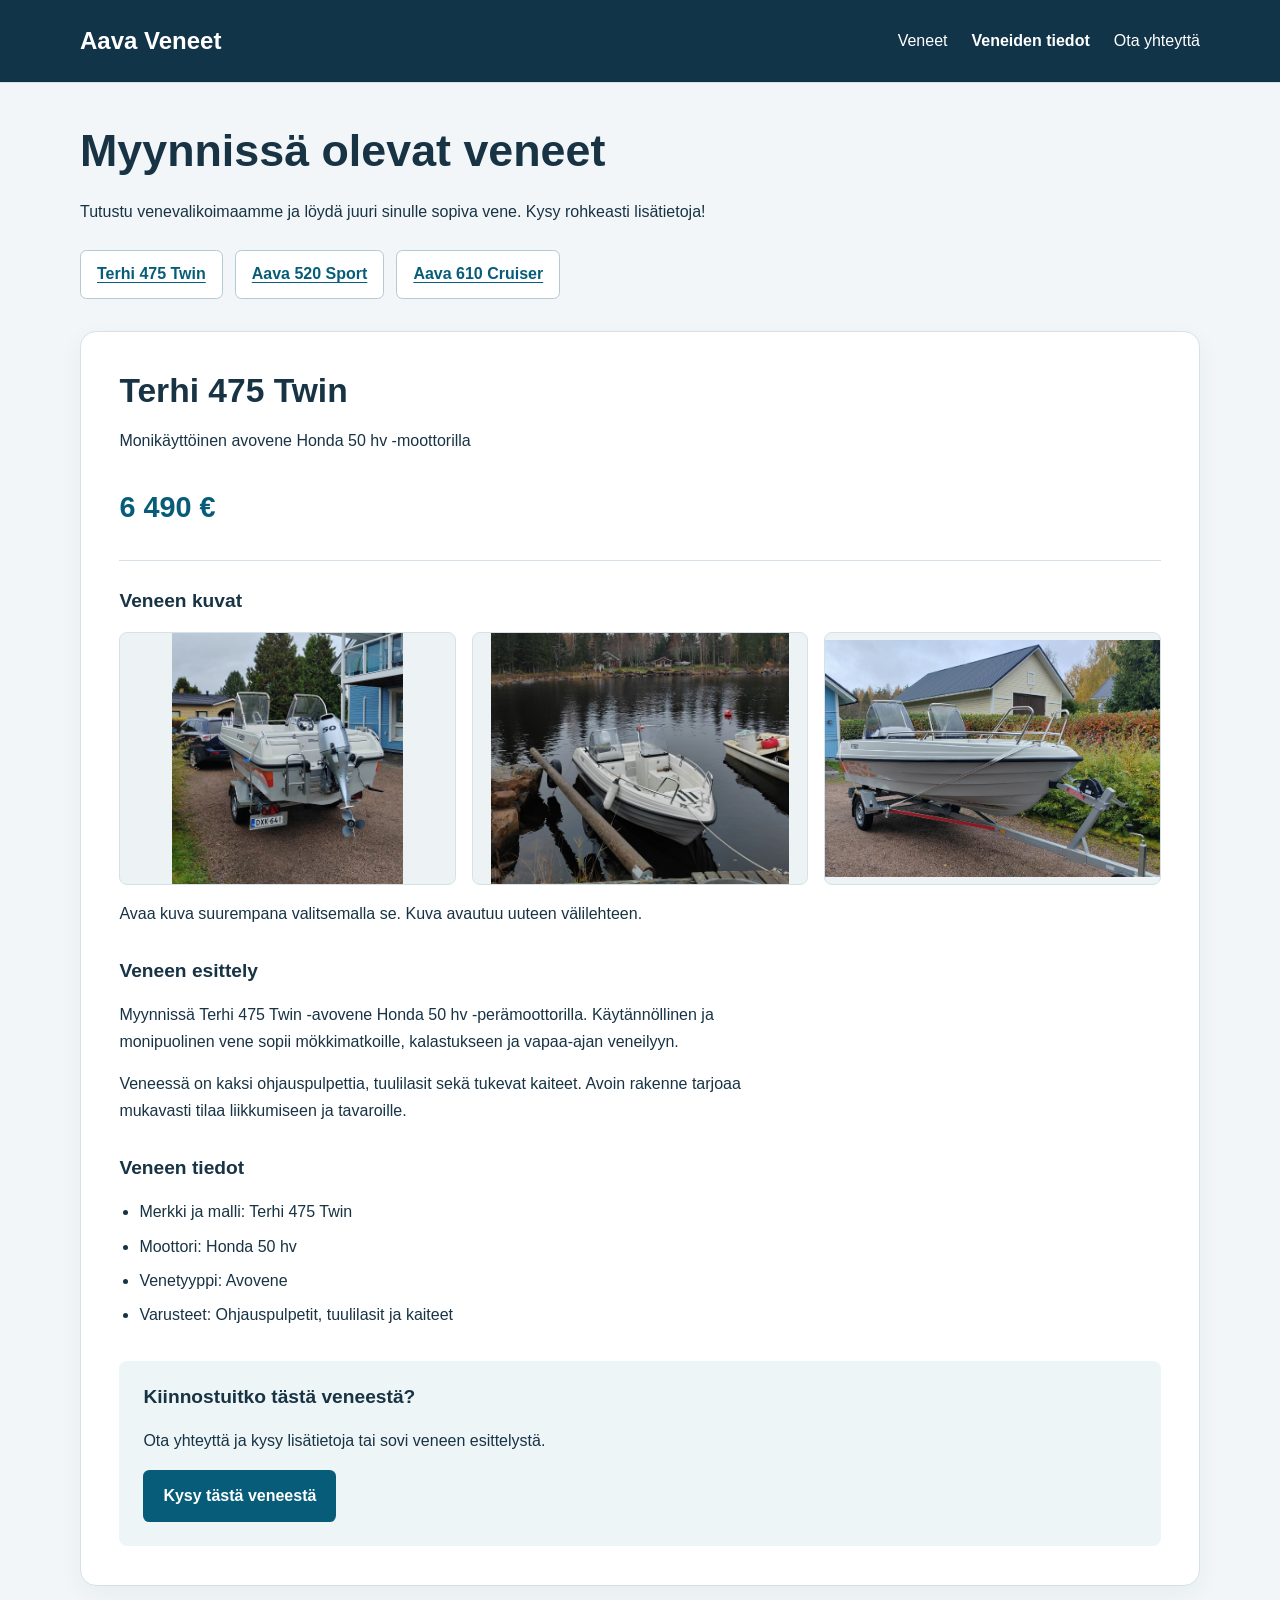
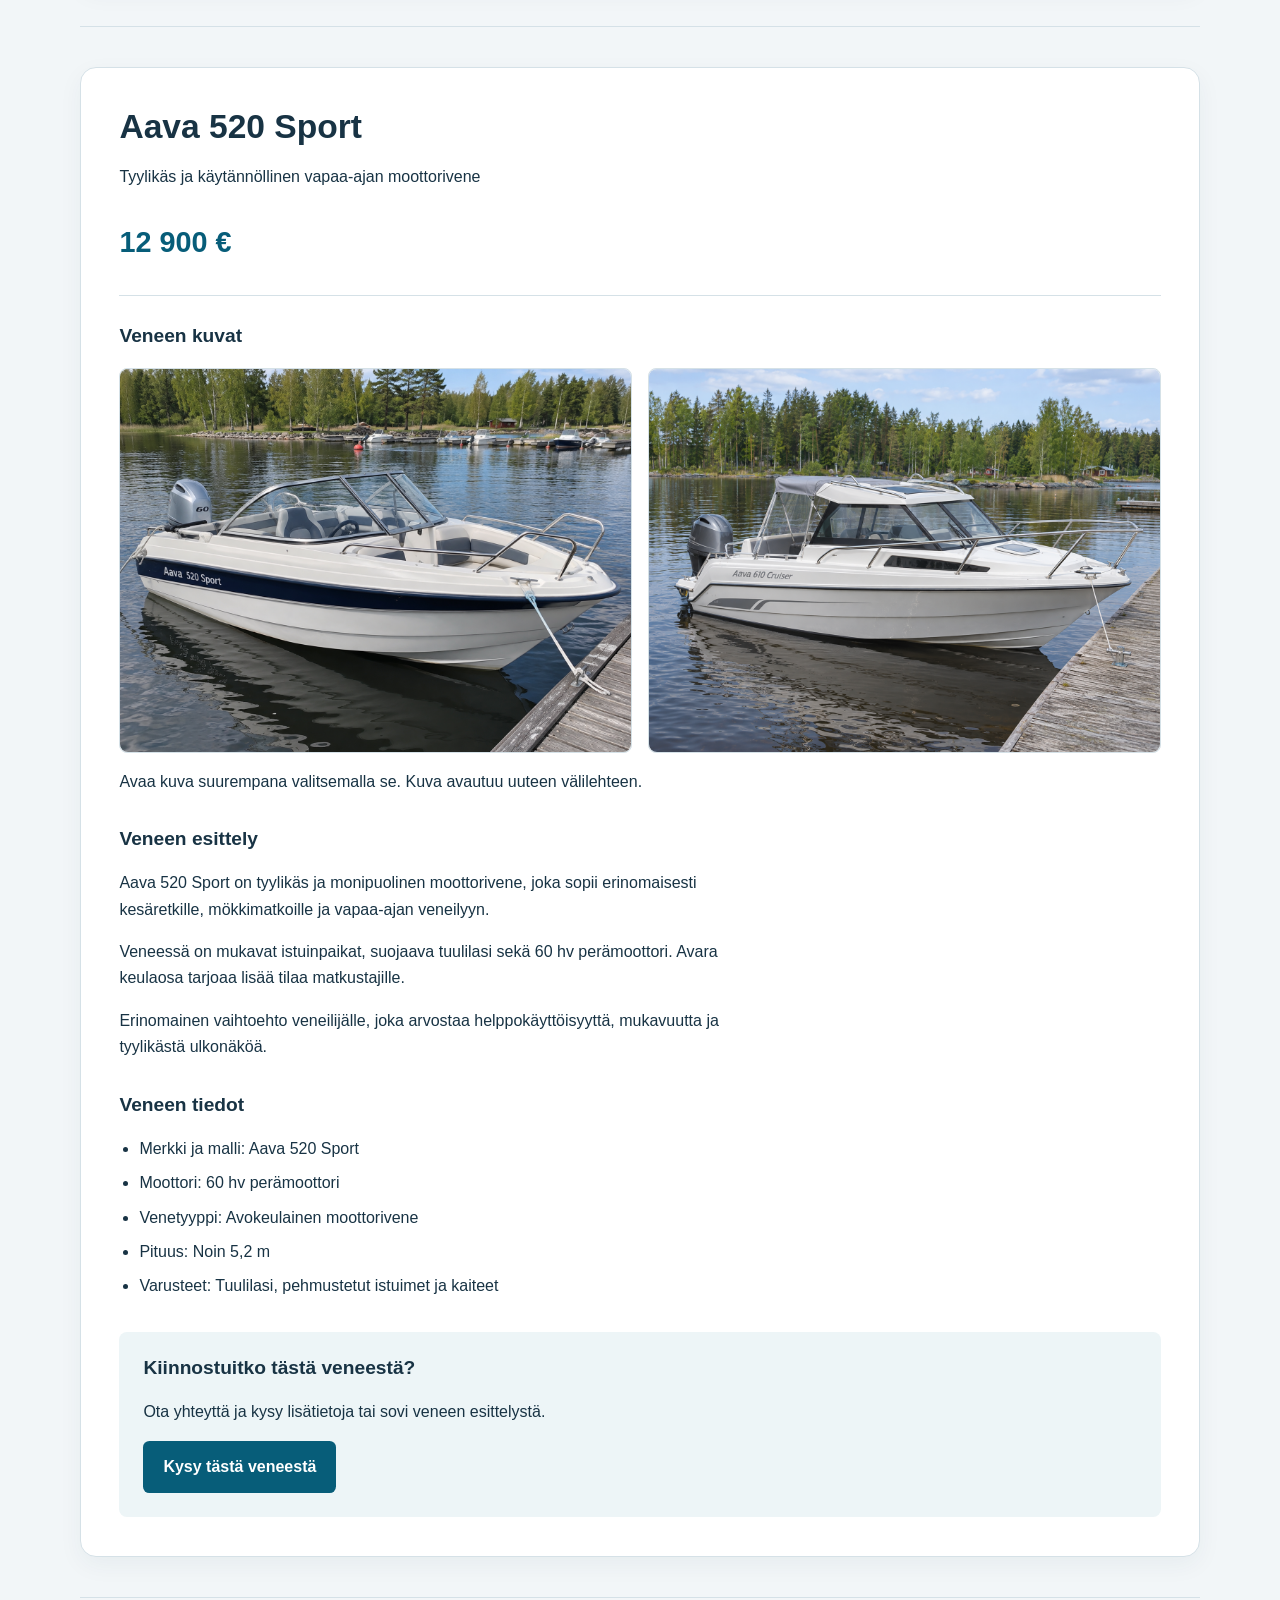
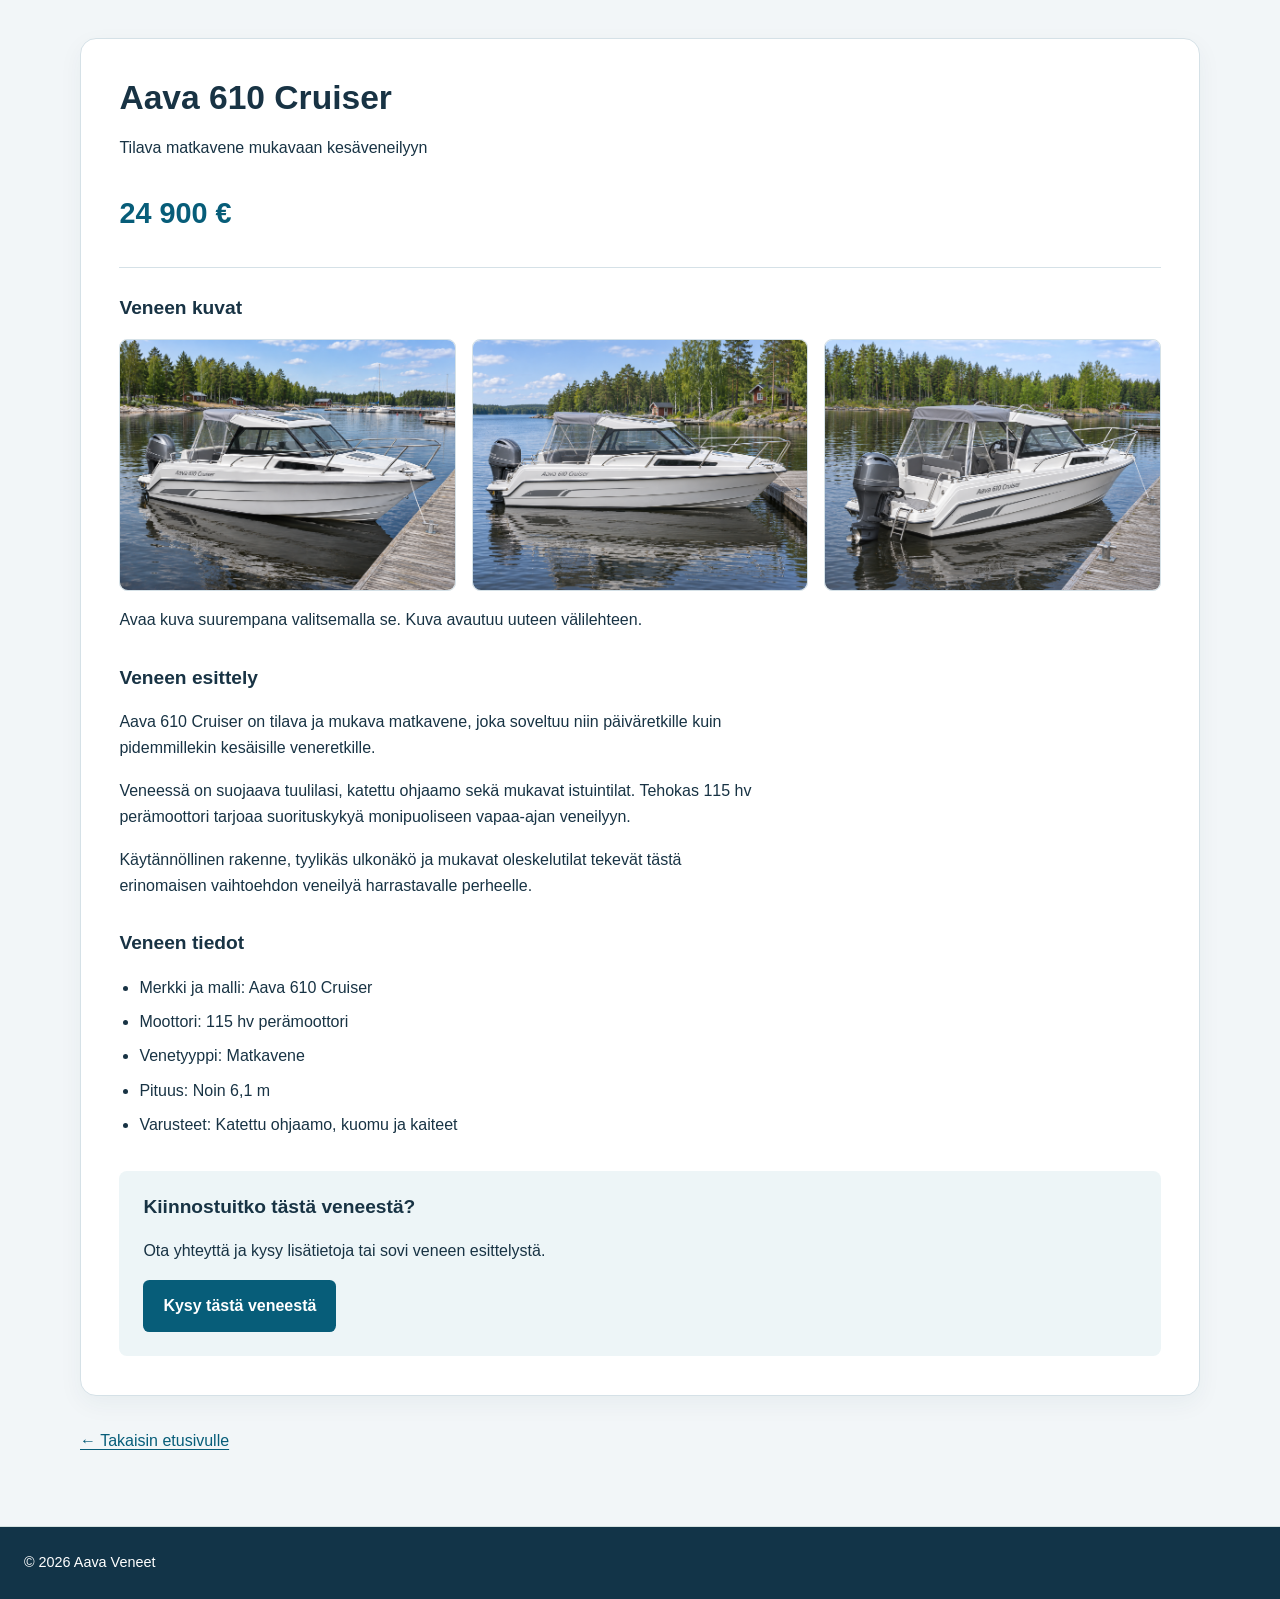
==== commit aef0f2d5: "valmis ehkä" ====
--- a/boat1.html
+++ b/boat1.html
@@ -5,14 +5,16 @@
 <head>
     <meta charset="UTF-8">
     <meta name="viewport" content="width=device-width, initial-scale=1.0">
-    <meta name="description" content="Tutustu Aava Veneiden myynnissä oleviin veneisiin.">
+    <meta name="description" content="Tutustu Terhi 475 Twinin, Aava 520 Sportin ja Aava 610 Cruiserin kuviin, hintoihin ja tietoihin. Kysy lisää Aava Veneiltä.">
     <title>Myytävät veneet | Aava Veneet</title>
 
     <link rel="stylesheet" href="styles/style.css">
+    <link rel="stylesheet" href="styles/boat1.css">
     <link rel="icon" type="image/png" href="images/favicon.png">
 </head>
 
-<body>
+<body class="boat-detail-page">
+    <a class="skip-link" href="#sisalto">Siirry sisältöön</a>
 
     <!-- Yhteinen header -->
     <header class="site-header">
@@ -20,12 +22,12 @@
 
         <nav class="site-nav" aria-label="Päänavigaatio">
             <a href="index.html#veneet">Veneet</a>
-            <a href="index.html#palvelut">Palvelut</a>
-            <a href="index.html#yhteystiedot">Yhteystiedot</a>
+            <a href="boat1.html" aria-current="page">Veneiden tiedot</a>
+            <a href="contact.html">Ota yhteyttä</a>
         </nav>
     </header>
 
-    <main class="boat-page">
+    <main id="sisalto" class="boat-page" tabindex="-1">
 
         <h1>Myynnissä olevat veneet</h1>
 
@@ -34,12 +36,18 @@
             sopiva vene. Kysy rohkeasti lisätietoja!
         </p>
 
+        <nav class="boat-shortcuts" aria-label="Siirry veneen tietoihin">
+            <a href="#boat1">Terhi 475 Twin</a>
+            <a href="#boat2">Aava 520 Sport</a>
+            <a href="#boat3">Aava 610 Cruiser</a>
+        </nav>
+
         <!-- VENE 1: TERHI 475 TWIN -->
 
-        <article id="boat1" class="boat-listing">
+        <article id="boat1" class="boat-listing" aria-labelledby="boat1-title">
 
             <header class="boat-header">
-                <h2>Terhi 475 Twin</h2>
+                <h2 id="boat1-title">Terhi 475 Twin</h2>
                 <p>Monikäyttöinen avovene Honda 50 hv -moottorilla</p>
                 <p class="boat-price"><strong>6 490 €</strong></p>
             </header>
@@ -54,6 +62,7 @@
                        rel="noopener"
                        aria-label="Avaa Terhin takakuva suurempana">
                         <img src="images/venekuva1.jpg"
+                             width="993" height="1080"
                              alt="Terhi 475 Twin takaapäin, Honda 50 hv -moottori">
                     </a>
 
@@ -62,6 +71,7 @@
                        rel="noopener"
                        aria-label="Avaa Terhin keulakuva suurempana">
                         <img src="images/venekuva2.jpg"
+                             width="1280" height="1080"
                              alt="Terhi 475 Twin laiturissa keulasta kuvattuna">
                     </a>
 
@@ -70,12 +80,13 @@
                        rel="noopener"
                        aria-label="Avaa Terhin sivukuva suurempana">
                         <img src="images/venekuva3.jpg"
+                             width="3303" height="2343"
                              alt="Terhi 475 Twin sivulta kuvattuna trailerilla">
                     </a>
 
                 </div>
 
-                <p>Klikkaa kuvaa avataksesi sen suurempana.</p>
+                <p>Avaa kuva suurempana valitsemalla se. Kuva avautuu uuteen välilehteen.</p>
             </section>
 
             <section class="boat-description">
@@ -125,10 +136,10 @@
 
         <!-- VENE 2: AAVA 520 SPORT -->
 
-        <article id="boat2" class="boat-listing">
+        <article id="boat2" class="boat-listing" aria-labelledby="boat2-title">
 
             <header class="boat-header">
-                <h2>Aava 520 Sport</h2>
+                <h2 id="boat2-title">Aava 520 Sport</h2>
                 <p>Tyylikäs ja käytännöllinen vapaa-ajan moottorivene</p>
                 <p class="boat-price"><strong>12 900 €</strong></p>
             </header>
@@ -143,6 +154,7 @@
                        rel="noopener"
                        aria-label="Avaa Aava 520 Sportin ensimmäinen kuva">
                         <img src="images/venekuva4.png"
+                             loading="lazy" decoding="async"
                              alt="Aava 520 Sport sivulta kuvattuna laiturissa">
                     </a>
 
@@ -151,12 +163,13 @@
                        rel="noopener"
                        aria-label="Avaa Aava 520 Sportin toinen kuva">
                         <img src="images/venekuva5.png"
+                             loading="lazy" decoding="async"
                              alt="Aava 520 Sport toisesta kuvakulmasta">
                     </a>
 
                 </div>
 
-                <p>Klikkaa kuvaa avataksesi sen suurempana.</p>
+                <p>Avaa kuva suurempana valitsemalla se. Kuva avautuu uuteen välilehteen.</p>
             </section>
 
             <section class="boat-description">
@@ -213,10 +226,10 @@
 
         <!-- VENE 3: AAVA 610 CRUISER -->
 
-        <article id="boat3" class="boat-listing">
+        <article id="boat3" class="boat-listing" aria-labelledby="boat3-title">
 
             <header class="boat-header">
-                <h2>Aava 610 Cruiser</h2>
+                <h2 id="boat3-title">Aava 610 Cruiser</h2>
                 <p>Tilava matkavene mukavaan kesäveneilyyn</p>
                 <p class="boat-price"><strong>24 900 €</strong></p>
             </header>
@@ -231,6 +244,7 @@
                        rel="noopener"
                        aria-label="Avaa Aava 610 Cruiserin ensimmäinen kuva">
                         <img src="images/venekuva6.png"
+                             loading="lazy" decoding="async"
                              alt="Aava 610 Cruiser laiturissa">
                     </a>
 
@@ -239,6 +253,7 @@
                        rel="noopener"
                        aria-label="Avaa Aava 610 Cruiserin toinen kuva">
                         <img src="images/venekuva7.png"
+                             loading="lazy" decoding="async"
                              alt="Aava 610 Cruiser sivulta kuvattuna">
                     </a>
 
@@ -247,12 +262,13 @@
                        rel="noopener"
                        aria-label="Avaa Aava 610 Cruiserin kolmas kuva">
                         <img src="images/venekuva8.png"
+                             loading="lazy" decoding="async"
                              alt="Aava 610 Cruiser takaapäin kuvattuna">
                     </a>
 
                 </div>
 
-                <p>Klikkaa kuvaa avataksesi sen suurempana.</p>
+                <p>Avaa kuva suurempana valitsemalla se. Kuva avautuu uuteen välilehteen.</p>
             </section>
 
             <section class="boat-description">
--- a/styles/boat1.css
+++ b/styles/boat1.css
@@ -0,0 +1,236 @@
+/* Venesivun tyylit. Rajaus estaa vaikutukset ryhman muihin sivuihin.
+   Taman tiedoston voi myohemmin siirtaa yhteisen style.css:n loppuun. */
+.boat-detail-page,
+.boat-detail-page * {
+    box-sizing: border-box;
+}
+
+.boat-detail-page {
+    margin: 0;
+    background: #f2f6f8;
+    color: #183344;
+    font-family: Arial, Helvetica, sans-serif;
+    line-height: 1.65;
+    overflow-wrap: anywhere;
+}
+
+.boat-detail-page a {
+    color: #075d79;
+    text-underline-offset: 0.2em;
+}
+
+.boat-detail-page a:focus-visible {
+    outline: 3px solid #b35b00;
+    outline-offset: 5px;
+}
+
+.boat-detail-page .skip-link {
+    position: absolute;
+    top: 0;
+    left: 1rem;
+    z-index: 10;
+    padding: 0.75rem 1rem;
+    background: #fff;
+    transform: translateY(-150%);
+}
+
+.boat-detail-page .skip-link:focus {
+    transform: translateY(0);
+}
+
+.boat-detail-page .boat-shortcuts {
+    display: flex;
+    flex-wrap: wrap;
+    gap: 0.75rem;
+    margin-block: 1.5rem;
+}
+
+.boat-detail-page .boat-shortcuts a {
+    padding: 0.65rem 1rem;
+    border: 1px solid #b3c9d3;
+    border-radius: 0.4rem;
+    background: #fff;
+    font-weight: 700;
+}
+
+.boat-detail-page .boat-shortcuts a:hover {
+    background: #e2eef2;
+}
+
+.boat-detail-page .site-nav [aria-current="page"] {
+    font-weight: 700;
+    text-decoration-thickness: 3px;
+}
+
+.boat-detail-page .site-header {
+    display: flex;
+    flex-wrap: wrap;
+    align-items: center;
+    justify-content: space-between;
+    gap: 1rem 2rem;
+    padding: 1.25rem max(1rem, calc((100% - 1120px) / 2));
+    background: #123448;
+    color: #fff;
+}
+
+.boat-detail-page .site-header a {
+    color: #fff;
+}
+
+.boat-detail-page .brand {
+    font-size: 1.5rem;
+    font-weight: 700;
+    text-decoration: none;
+}
+
+.boat-detail-page .site-nav {
+    display: flex;
+    flex-wrap: wrap;
+    gap: 0.5rem 1.5rem;
+}
+
+.boat-detail-page .site-nav a {
+    padding-block: 0.5rem;
+}
+
+.boat-detail-page .boat-page {
+    width: min(1120px, calc(100% - 2rem));
+    margin: 2.5rem auto;
+}
+
+.boat-detail-page h1,
+.boat-detail-page h2,
+.boat-detail-page h3 {
+    line-height: 1.25;
+}
+
+.boat-detail-page h1 {
+    font-size: clamp(1.8rem, 4vw, 2.8rem);
+}
+
+.boat-detail-page h2 {
+    margin: 0 0 0.75rem;
+    font-size: clamp(1.5rem, 3vw, 2.1rem);
+}
+
+.boat-detail-page h3 {
+    margin-top: 0;
+    font-size: 1.2rem;
+}
+
+.boat-detail-page .boat-listing {
+    scroll-margin-top: 1rem;
+    margin-top: 2rem;
+    padding: clamp(1rem, 3vw, 2.5rem);
+    border: 1px solid #d5e1e7;
+    border-radius: 1rem;
+    background: #fff;
+    box-shadow: 0 8px 24px rgb(18 52 72 / 5%);
+}
+
+.boat-detail-page .boat-header {
+    margin-bottom: 1.75rem;
+    border-bottom: 1px solid #d5e1e7;
+}
+
+.boat-detail-page .boat-price {
+    color: #075d79;
+    font-size: 1.8rem;
+}
+
+.boat-detail-page .boat-gallery {
+    display: grid;
+    grid-template-columns: repeat(auto-fit, minmax(min(100%, 240px), 1fr));
+    gap: 1rem;
+}
+
+.boat-detail-page .boat-gallery a {
+    display: block;
+    border: 1px solid #d5e1e7;
+    border-radius: 0.5rem;
+    background: #edf2f5;
+}
+
+.boat-detail-page .boat-gallery img {
+    display: block;
+    width: 100%;
+    height: auto;
+    aspect-ratio: 4 / 3;
+    object-fit: contain;
+    border-radius: inherit;
+}
+
+.boat-detail-page .boat-gallery a:hover {
+    border-color: #075d79;
+}
+
+.boat-detail-page .boat-description,
+.boat-detail-page .boat-specifications,
+.boat-detail-page .boat-contact {
+    margin-top: 2rem;
+}
+
+.boat-detail-page .boat-description p {
+    max-width: 72ch;
+}
+
+.boat-detail-page .boat-specifications ul {
+    padding-left: 1.25rem;
+}
+
+.boat-detail-page .boat-specifications li {
+    margin-block: 0.5rem;
+}
+
+.boat-detail-page .boat-contact {
+    padding: 1.5rem;
+    border-radius: 0.5rem;
+    background: #edf5f7;
+}
+
+.boat-detail-page .button {
+    display: inline-block;
+    padding: 0.8rem 1.25rem;
+    border-radius: 0.4rem;
+    background: #075d79;
+    color: #fff;
+    font-weight: 700;
+    text-decoration: none;
+}
+
+.boat-detail-page .button:hover {
+    background: #123448;
+}
+
+.boat-detail-page .boat-page > hr {
+    margin: 2.5rem 0;
+    border: 0;
+    border-top: 1px solid #d5e1e7;
+}
+
+.boat-detail-page .back-link {
+    margin-top: 2rem;
+}
+
+.boat-detail-page .site-footer {
+    padding: 1.5rem;
+    background: #123448;
+    color: #fff;
+    text-align: center;
+}
+
+@media (max-width: 480px) {
+    .boat-detail-page .site-header {
+        align-items: flex-start;
+        flex-direction: column;
+    }
+
+    .boat-detail-page .boat-contact {
+        padding: 1rem;
+    }
+
+    .boat-detail-page .button {
+        width: 100%;
+        text-align: center;
+    }
+}
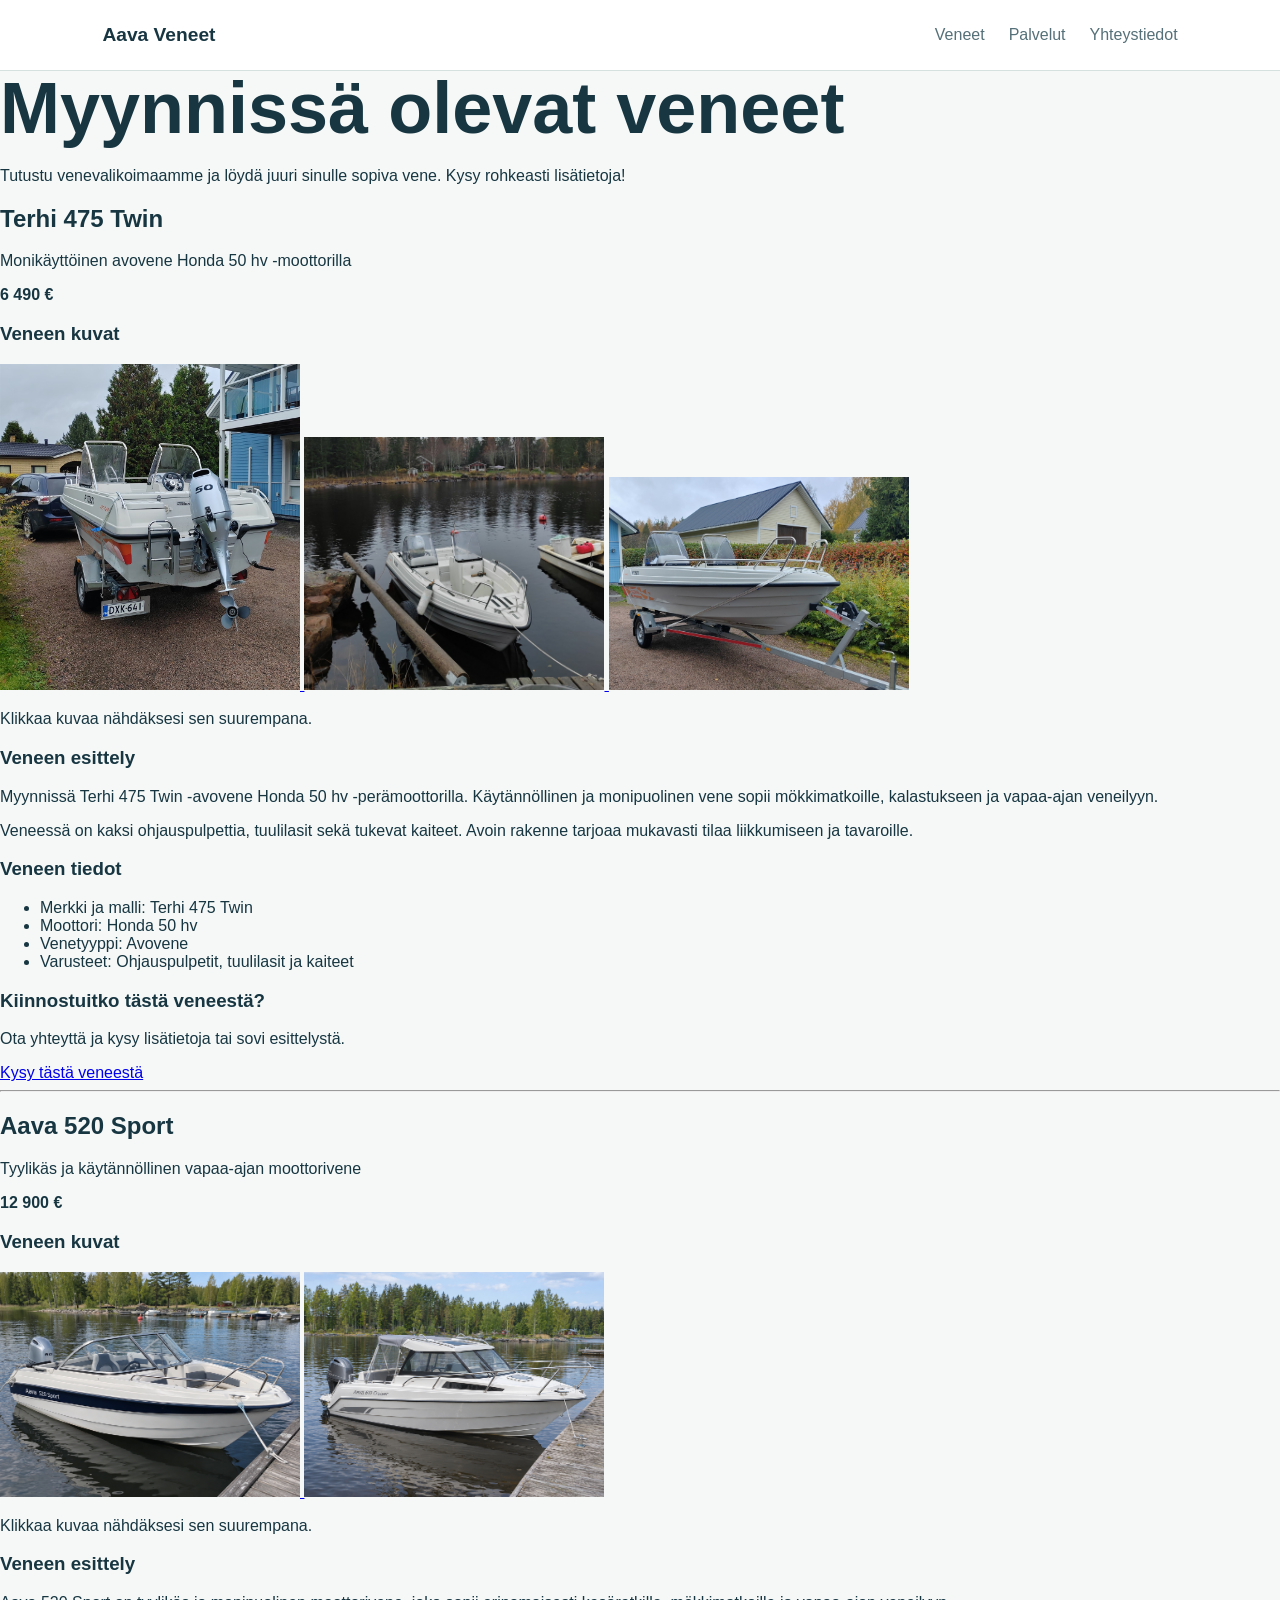
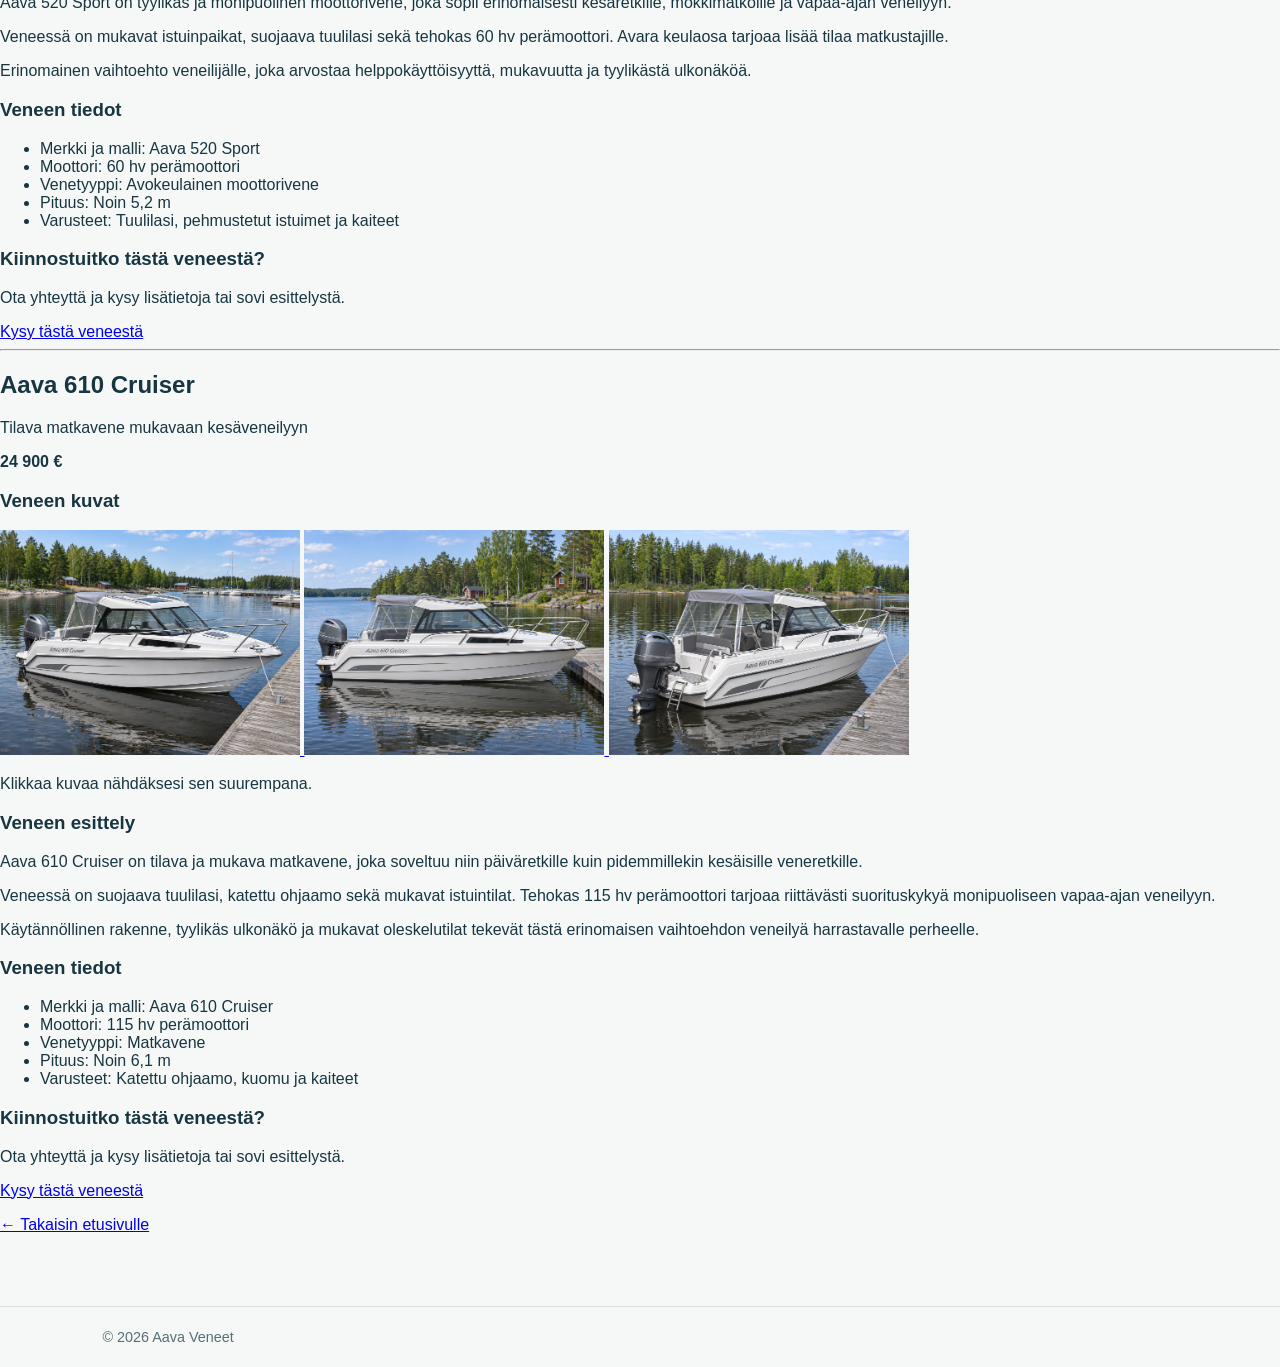
==== commit ee0ccb2f: "muutokset" ====
--- a/boat1.html
+++ b/boat1.html
@@ -5,29 +5,25 @@
 <head>
     <meta charset="UTF-8">
     <meta name="viewport" content="width=device-width, initial-scale=1.0">
-    <meta name="description" content="Tutustu Terhi 475 Twinin, Aava 520 Sportin ja Aava 610 Cruiserin kuviin, hintoihin ja tietoihin. Kysy lisää Aava Veneiltä.">
+    <meta name="description" content="Tutustu Aava Veneiden myynnissä oleviin veneisiin.">
     <title>Myytävät veneet | Aava Veneet</title>
-
     <link rel="stylesheet" href="styles/style.css">
-    <link rel="stylesheet" href="styles/boat1.css">
-    <link rel="icon" type="image/png" href="images/favicon.png">
 </head>
 
-<body class="boat-detail-page">
-    <a class="skip-link" href="#sisalto">Siirry sisältöön</a>
-
-    <!-- Yhteinen header -->
+<body>
+
+    <!-- Sivuston yhteinen header -->
     <header class="site-header">
         <a class="brand" href="index.html">Aava Veneet</a>
 
         <nav class="site-nav" aria-label="Päänavigaatio">
             <a href="index.html#veneet">Veneet</a>
-            <a href="boat1.html" aria-current="page">Veneiden tiedot</a>
-            <a href="contact.html">Ota yhteyttä</a>
+            <a href="index.html#palvelut">Palvelut</a>
+            <a href="index.html#yhteystiedot">Yhteystiedot</a>
         </nav>
     </header>
 
-    <main id="sisalto" class="boat-page" tabindex="-1">
+    <main class="boat-page">
 
         <h1>Myynnissä olevat veneet</h1>
 
@@ -36,18 +32,12 @@
             sopiva vene. Kysy rohkeasti lisätietoja!
         </p>
 
-        <nav class="boat-shortcuts" aria-label="Siirry veneen tietoihin">
-            <a href="#boat1">Terhi 475 Twin</a>
-            <a href="#boat2">Aava 520 Sport</a>
-            <a href="#boat3">Aava 610 Cruiser</a>
-        </nav>
-
         <!-- VENE 1: TERHI 475 TWIN -->
 
-        <article id="boat1" class="boat-listing" aria-labelledby="boat1-title">
+        <article id="boat1" class="boat-listing">
 
             <header class="boat-header">
-                <h2 id="boat1-title">Terhi 475 Twin</h2>
+                <h2>Terhi 475 Twin</h2>
                 <p>Monikäyttöinen avovene Honda 50 hv -moottorilla</p>
                 <p class="boat-price"><strong>6 490 €</strong></p>
             </header>
@@ -57,36 +47,27 @@
 
                 <div class="boat-gallery">
 
-                    <a href="images/venekuva1.jpg"
-                       target="_blank"
-                       rel="noopener"
-                       aria-label="Avaa Terhin takakuva suurempana">
+                    <a href="images/venekuva1.jpg" target="_blank" rel="noopener">
                         <img src="images/venekuva1.jpg"
-                             width="993" height="1080"
-                             alt="Terhi 475 Twin takaapäin, Honda 50 hv -moottori">
-                    </a>
-
-                    <a href="images/venekuva2.jpg"
-                       target="_blank"
-                       rel="noopener"
-                       aria-label="Avaa Terhin keulakuva suurempana">
+                             alt="Terhi 475 Twin takaapäin kuvattuna"
+                             width="300">
+                    </a>
+
+                    <a href="images/venekuva2.jpg" target="_blank" rel="noopener">
                         <img src="images/venekuva2.jpg"
-                             width="1280" height="1080"
-                             alt="Terhi 475 Twin laiturissa keulasta kuvattuna">
-                    </a>
-
-                    <a href="images/venekuva3.jpg"
-                       target="_blank"
-                       rel="noopener"
-                       aria-label="Avaa Terhin sivukuva suurempana">
+                             alt="Terhi 475 Twin laiturissa"
+                             width="300">
+                    </a>
+
+                    <a href="images/venekuva3.jpg" target="_blank" rel="noopener">
                         <img src="images/venekuva3.jpg"
-                             width="3303" height="2343"
-                             alt="Terhi 475 Twin sivulta kuvattuna trailerilla">
+                             alt="Terhi 475 Twin sivulta kuvattuna"
+                             width="300">
                     </a>
 
                 </div>
 
-                <p>Avaa kuva suurempana valitsemalla se. Kuva avautuu uuteen välilehteen.</p>
+                <p>Klikkaa kuvaa nähdäksesi sen suurempana.</p>
             </section>
 
             <section class="boat-description">
@@ -119,11 +100,7 @@
 
             <section class="boat-contact">
                 <h3>Kiinnostuitko tästä veneestä?</h3>
-
-                <p>
-                    Ota yhteyttä ja kysy lisätietoja
-                    tai sovi veneen esittelystä.
-                </p>
+                <p>Ota yhteyttä ja kysy lisätietoja tai sovi esittelystä.</p>
 
                 <a href="contact.html?boat=boat1" class="button">
                     Kysy tästä veneestä
@@ -136,10 +113,10 @@
 
         <!-- VENE 2: AAVA 520 SPORT -->
 
-        <article id="boat2" class="boat-listing" aria-labelledby="boat2-title">
+        <article id="boat2" class="boat-listing">
 
             <header class="boat-header">
-                <h2 id="boat2-title">Aava 520 Sport</h2>
+                <h2>Aava 520 Sport</h2>
                 <p>Tyylikäs ja käytännöllinen vapaa-ajan moottorivene</p>
                 <p class="boat-price"><strong>12 900 €</strong></p>
             </header>
@@ -149,27 +126,21 @@
 
                 <div class="boat-gallery">
 
-                    <a href="images/venekuva4.png"
-                       target="_blank"
-                       rel="noopener"
-                       aria-label="Avaa Aava 520 Sportin ensimmäinen kuva">
+                    <a href="images/venekuva4.png" target="_blank" rel="noopener">
                         <img src="images/venekuva4.png"
-                             loading="lazy" decoding="async"
-                             alt="Aava 520 Sport sivulta kuvattuna laiturissa">
-                    </a>
-
-                    <a href="images/venekuva5.png"
-                       target="_blank"
-                       rel="noopener"
-                       aria-label="Avaa Aava 520 Sportin toinen kuva">
+                             alt="Aava 520 Sport sivulta kuvattuna laiturissa"
+                             width="300">
+                    </a>
+
+                    <a href="images/venekuva5.png" target="_blank" rel="noopener">
                         <img src="images/venekuva5.png"
-                             loading="lazy" decoding="async"
-                             alt="Aava 520 Sport toisesta kuvakulmasta">
+                             alt="Aava 520 Sport toisesta kuvakulmasta"
+                             width="300">
                     </a>
 
                 </div>
 
-                <p>Avaa kuva suurempana valitsemalla se. Kuva avautuu uuteen välilehteen.</p>
+                <p>Klikkaa kuvaa nähdäksesi sen suurempana.</p>
             </section>
 
             <section class="boat-description">
@@ -184,8 +155,9 @@
 
                 <p>
                     Veneessä on mukavat istuinpaikat,
-                    suojaava tuulilasi sekä 60 hv perämoottori.
-                    Avara keulaosa tarjoaa lisää tilaa matkustajille.
+                    suojaava tuulilasi sekä tehokas 60 hv
+                    perämoottori. Avara keulaosa tarjoaa
+                    lisää tilaa matkustajille.
                 </p>
 
                 <p>
@@ -209,11 +181,7 @@
 
             <section class="boat-contact">
                 <h3>Kiinnostuitko tästä veneestä?</h3>
-
-                <p>
-                    Ota yhteyttä ja kysy lisätietoja
-                    tai sovi veneen esittelystä.
-                </p>
+                <p>Ota yhteyttä ja kysy lisätietoja tai sovi esittelystä.</p>
 
                 <a href="contact.html?boat=boat2" class="button">
                     Kysy tästä veneestä
@@ -226,10 +194,10 @@
 
         <!-- VENE 3: AAVA 610 CRUISER -->
 
-        <article id="boat3" class="boat-listing" aria-labelledby="boat3-title">
+        <article id="boat3" class="boat-listing">
 
             <header class="boat-header">
-                <h2 id="boat3-title">Aava 610 Cruiser</h2>
+                <h2>Aava 610 Cruiser</h2>
                 <p>Tilava matkavene mukavaan kesäveneilyyn</p>
                 <p class="boat-price"><strong>24 900 €</strong></p>
             </header>
@@ -239,36 +207,27 @@
 
                 <div class="boat-gallery">
 
-                    <a href="images/venekuva6.png"
-                       target="_blank"
-                       rel="noopener"
-                       aria-label="Avaa Aava 610 Cruiserin ensimmäinen kuva">
+                    <a href="images/venekuva6.png" target="_blank" rel="noopener">
                         <img src="images/venekuva6.png"
-                             loading="lazy" decoding="async"
-                             alt="Aava 610 Cruiser laiturissa">
-                    </a>
-
-                    <a href="images/venekuva7.png"
-                       target="_blank"
-                       rel="noopener"
-                       aria-label="Avaa Aava 610 Cruiserin toinen kuva">
+                             alt="Aava 610 Cruiser laiturissa"
+                             width="300">
+                    </a>
+
+                    <a href="images/venekuva7.png" target="_blank" rel="noopener">
                         <img src="images/venekuva7.png"
-                             loading="lazy" decoding="async"
-                             alt="Aava 610 Cruiser sivulta kuvattuna">
-                    </a>
-
-                    <a href="images/venekuva8.png"
-                       target="_blank"
-                       rel="noopener"
-                       aria-label="Avaa Aava 610 Cruiserin kolmas kuva">
+                             alt="Aava 610 Cruiser sivulta kuvattuna"
+                             width="300">
+                    </a>
+
+                    <a href="images/venekuva8.png" target="_blank" rel="noopener">
                         <img src="images/venekuva8.png"
-                             loading="lazy" decoding="async"
-                             alt="Aava 610 Cruiser takaapäin kuvattuna">
+                             alt="Aava 610 Cruiser takaapäin kuvattuna"
+                             width="300">
                     </a>
 
                 </div>
 
-                <p>Avaa kuva suurempana valitsemalla se. Kuva avautuu uuteen välilehteen.</p>
+                <p>Klikkaa kuvaa nähdäksesi sen suurempana.</p>
             </section>
 
             <section class="boat-description">
@@ -284,7 +243,7 @@
                     Veneessä on suojaava tuulilasi, katettu
                     ohjaamo sekä mukavat istuintilat.
                     Tehokas 115 hv perämoottori tarjoaa
-                    suorituskykyä monipuoliseen
+                    riittävästi suorituskykyä monipuoliseen
                     vapaa-ajan veneilyyn.
                 </p>
 
@@ -310,11 +269,7 @@
 
             <section class="boat-contact">
                 <h3>Kiinnostuitko tästä veneestä?</h3>
-
-                <p>
-                    Ota yhteyttä ja kysy lisätietoja
-                    tai sovi veneen esittelystä.
-                </p>
+                <p>Ota yhteyttä ja kysy lisätietoja tai sovi esittelystä.</p>
 
                 <a href="contact.html?boat=boat3" class="button">
                     Kysy tästä veneestä
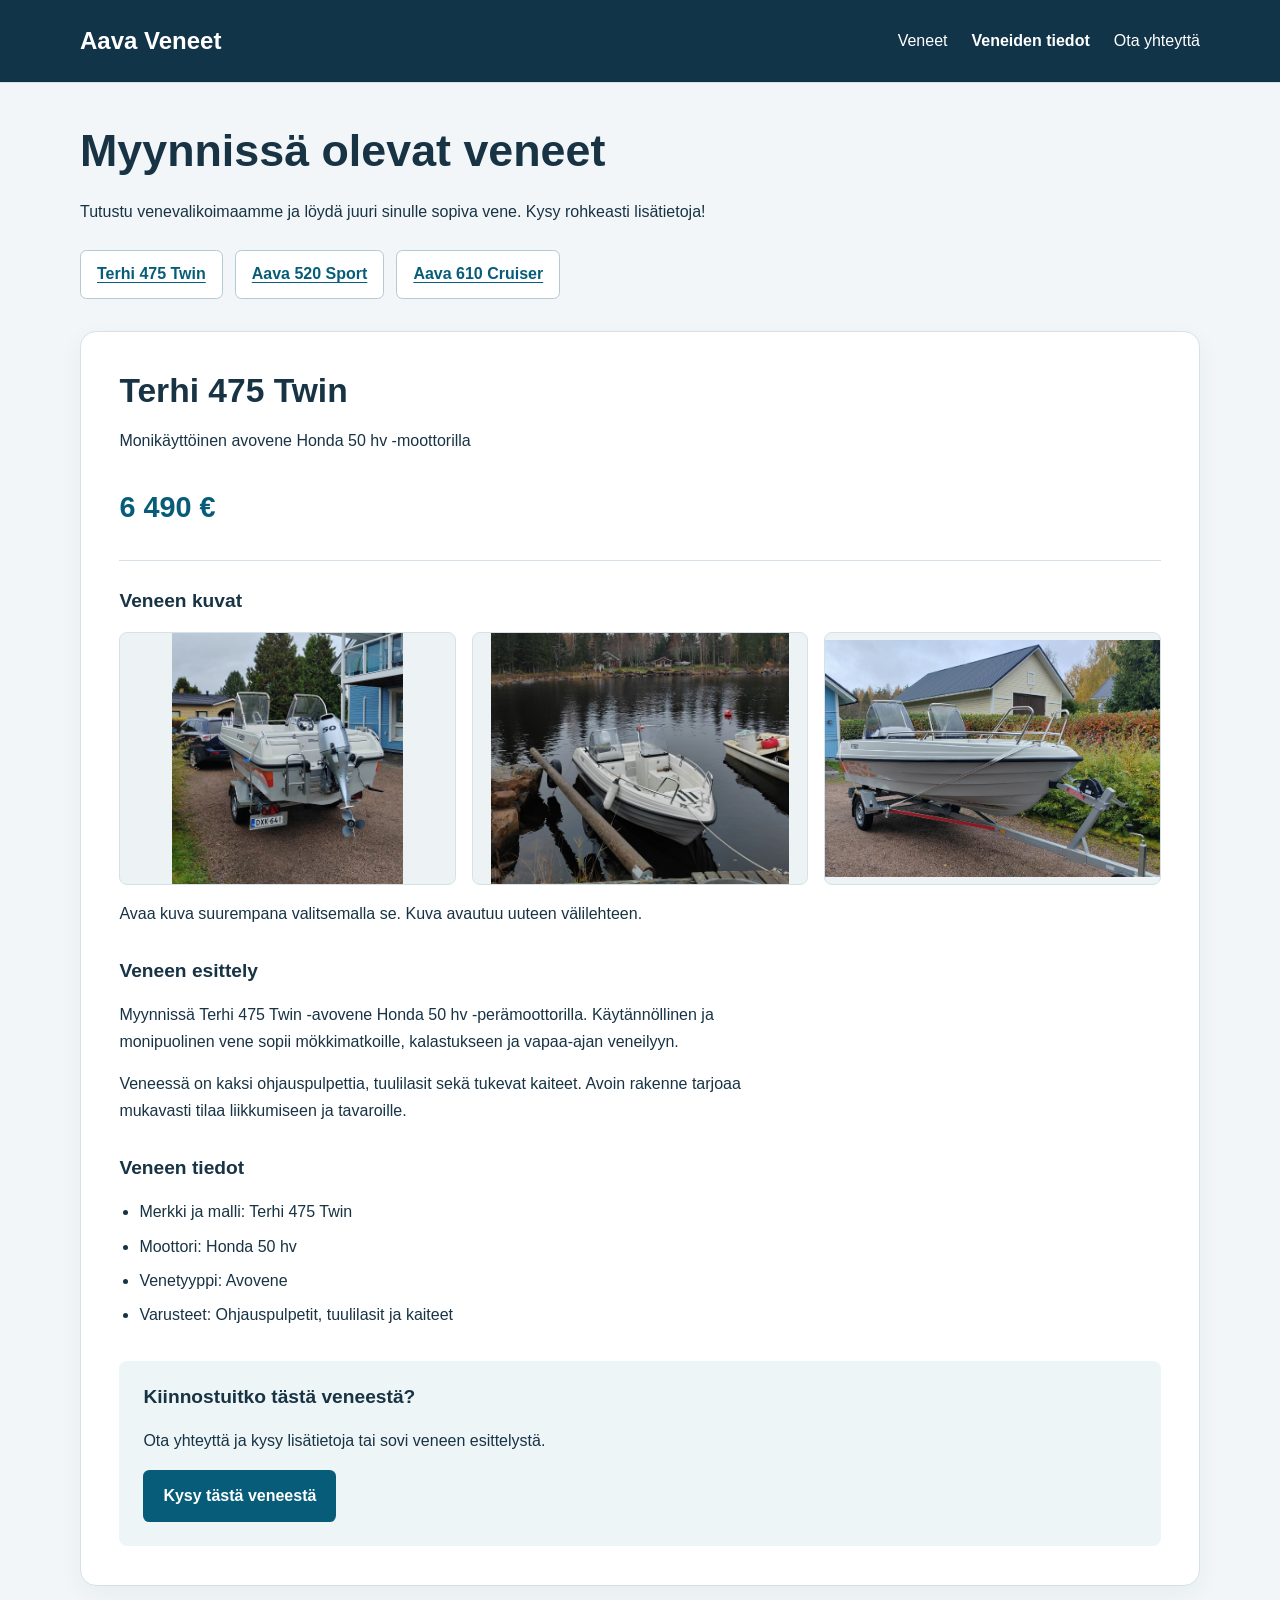
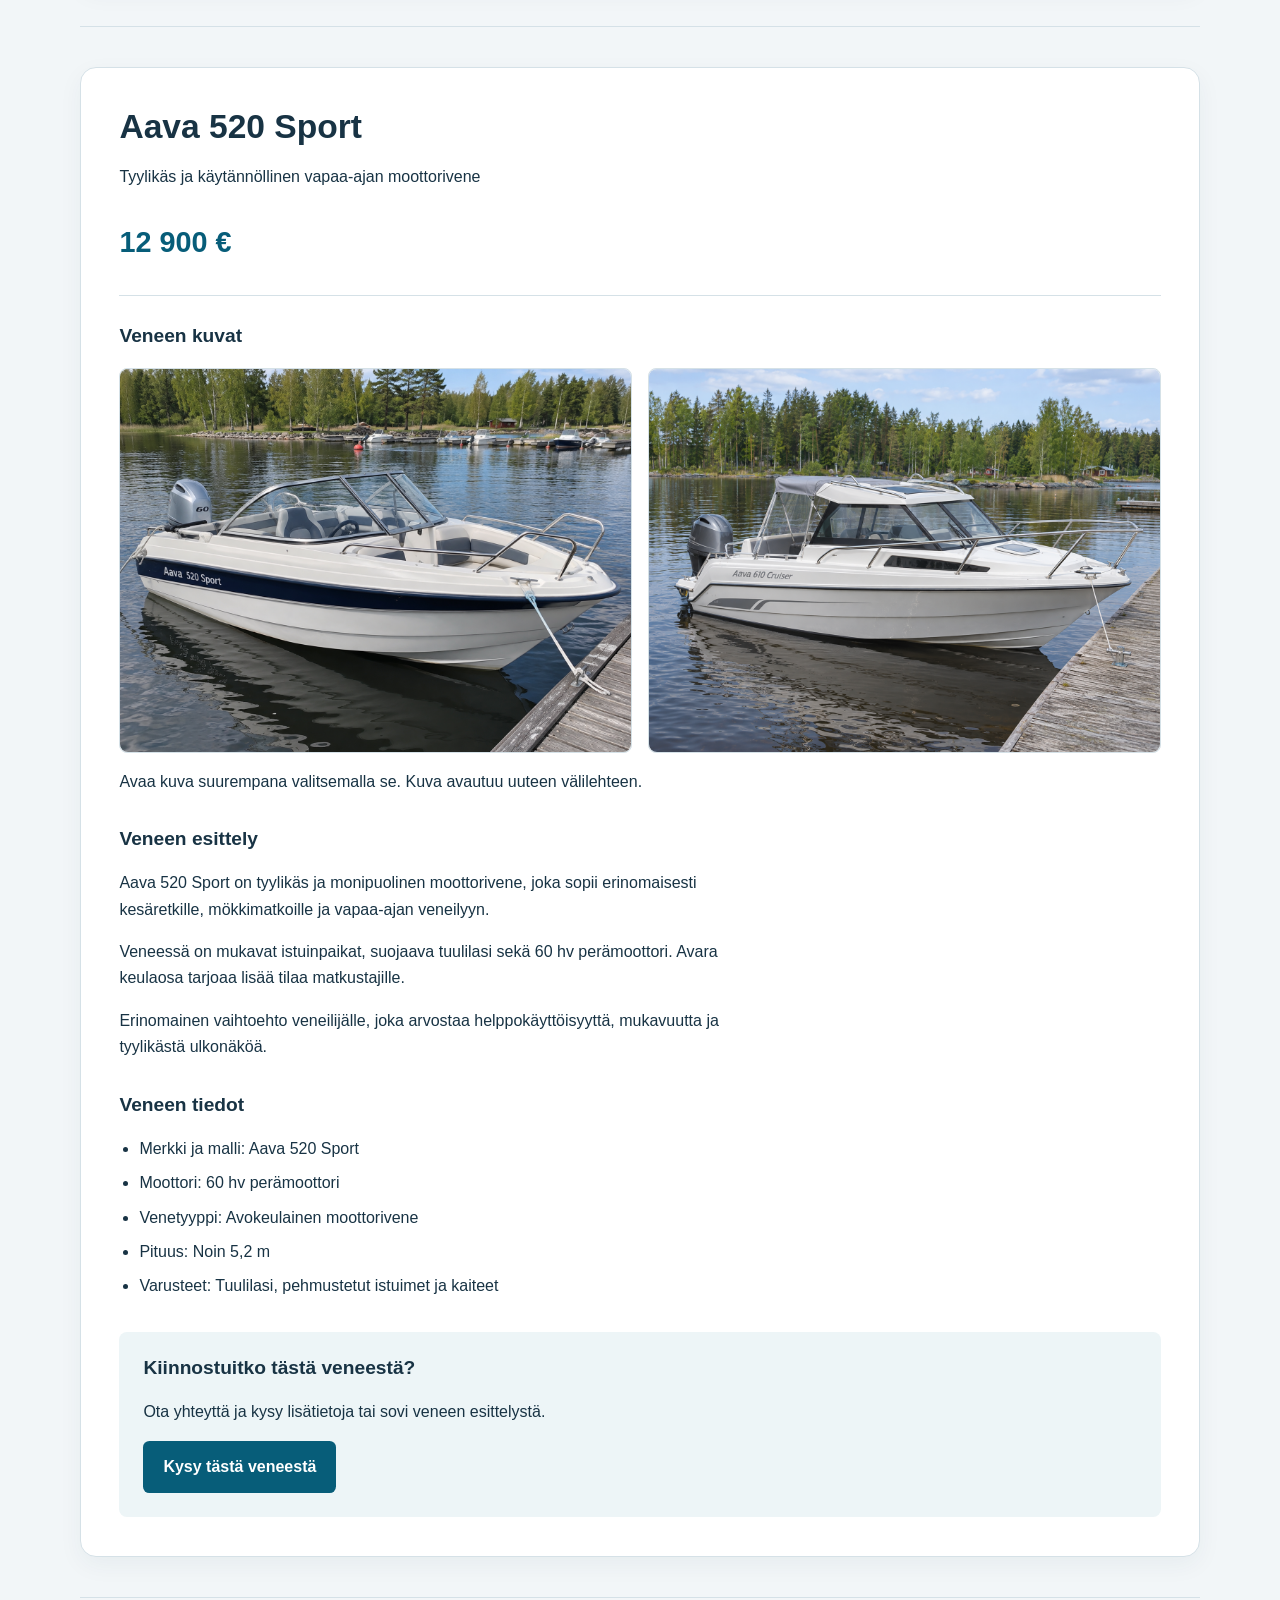
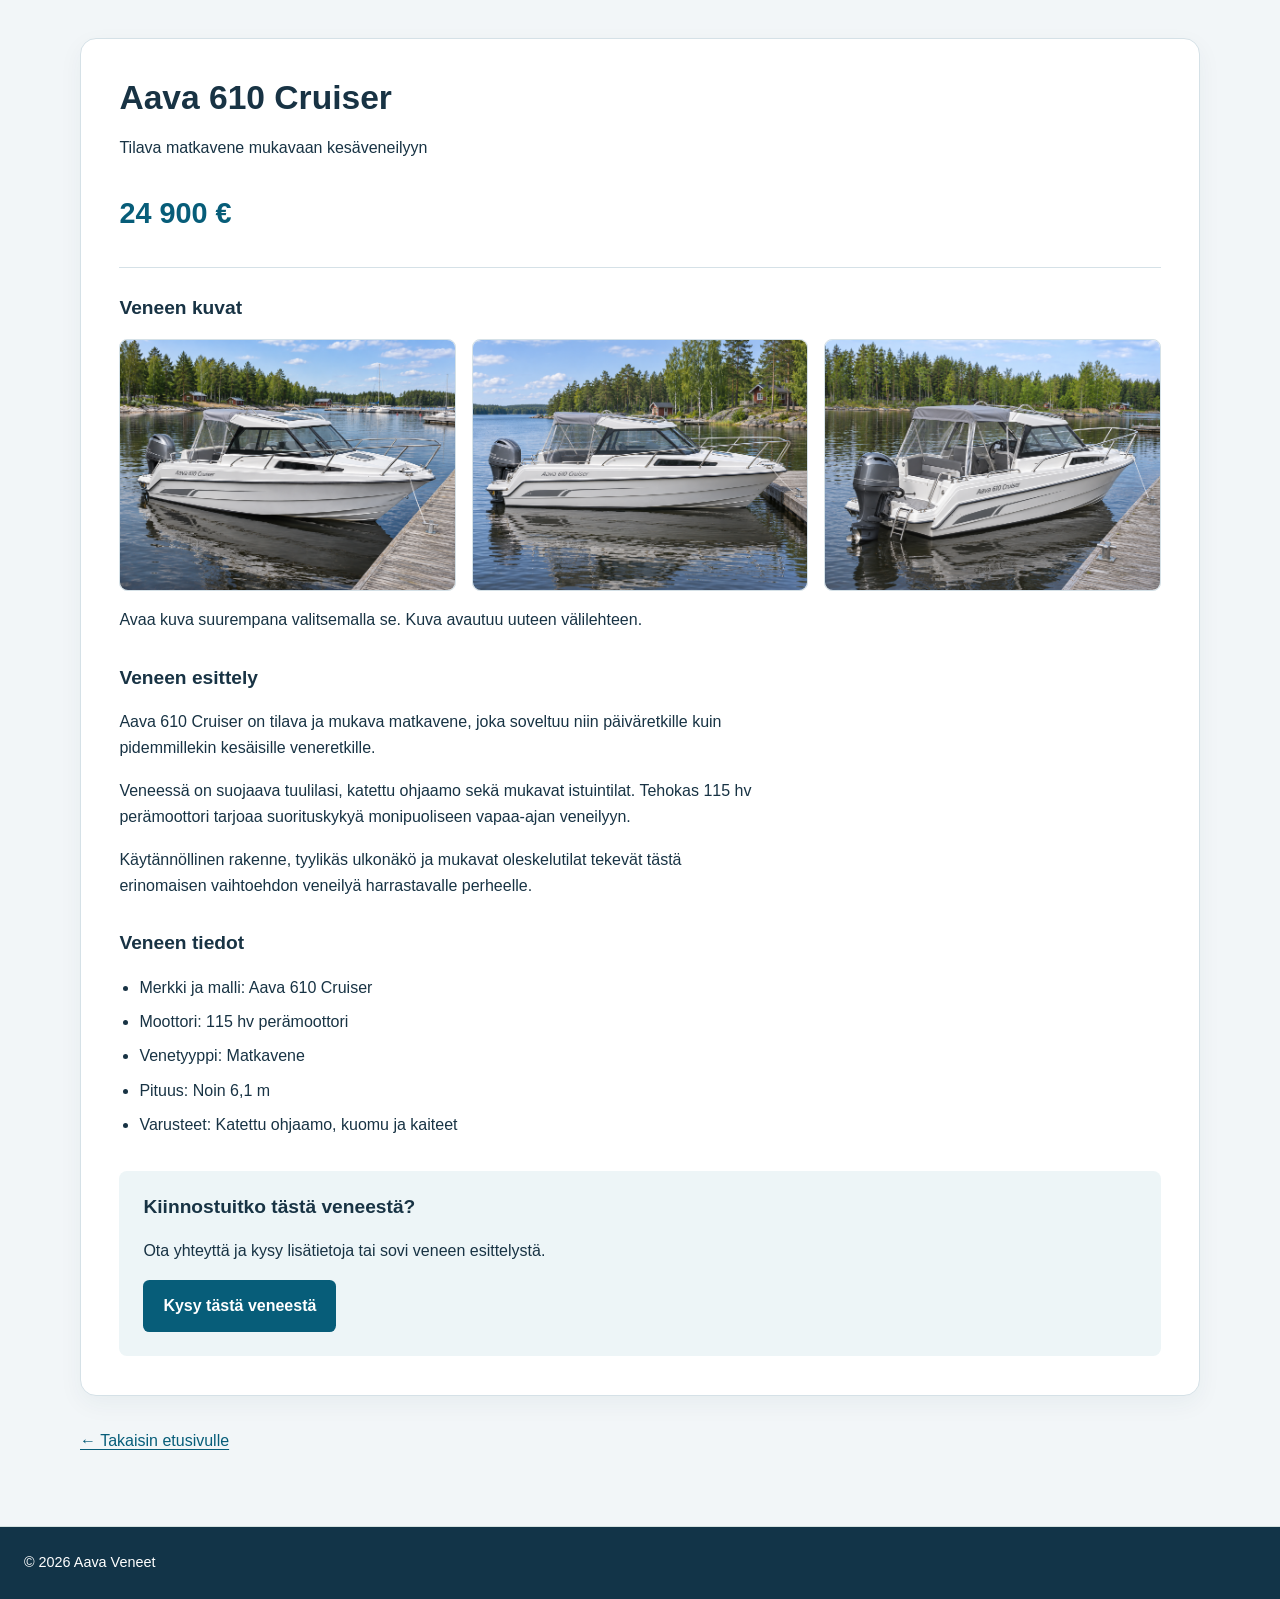
==== commit 1dc93357: "Merge pull request #3 from Speeeek/boat Boat" ====
--- a/boat1.html
+++ b/boat1.html
@@ -5,25 +5,29 @@
 <head>
     <meta charset="UTF-8">
     <meta name="viewport" content="width=device-width, initial-scale=1.0">
-    <meta name="description" content="Tutustu Aava Veneiden myynnissä oleviin veneisiin.">
+    <meta name="description" content="Tutustu Terhi 475 Twinin, Aava 520 Sportin ja Aava 610 Cruiserin kuviin, hintoihin ja tietoihin. Kysy lisää Aava Veneiltä.">
     <title>Myytävät veneet | Aava Veneet</title>
+
     <link rel="stylesheet" href="styles/style.css">
+    <link rel="stylesheet" href="styles/boat1.css">
+    <link rel="icon" type="image/png" href="images/favicon.png">
 </head>
 
-<body>
-
-    <!-- Sivuston yhteinen header -->
+<body class="boat-detail-page">
+    <a class="skip-link" href="#sisalto">Siirry sisältöön</a>
+
+    <!-- Yhteinen header -->
     <header class="site-header">
         <a class="brand" href="index.html">Aava Veneet</a>
 
         <nav class="site-nav" aria-label="Päänavigaatio">
             <a href="index.html#veneet">Veneet</a>
-            <a href="index.html#palvelut">Palvelut</a>
-            <a href="index.html#yhteystiedot">Yhteystiedot</a>
+            <a href="boat1.html" aria-current="page">Veneiden tiedot</a>
+            <a href="contact.html">Ota yhteyttä</a>
         </nav>
     </header>
 
-    <main class="boat-page">
+    <main id="sisalto" class="boat-page" tabindex="-1">
 
         <h1>Myynnissä olevat veneet</h1>
 
@@ -32,12 +36,18 @@
             sopiva vene. Kysy rohkeasti lisätietoja!
         </p>
 
+        <nav class="boat-shortcuts" aria-label="Siirry veneen tietoihin">
+            <a href="#boat1">Terhi 475 Twin</a>
+            <a href="#boat2">Aava 520 Sport</a>
+            <a href="#boat3">Aava 610 Cruiser</a>
+        </nav>
+
         <!-- VENE 1: TERHI 475 TWIN -->
 
-        <article id="boat1" class="boat-listing">
+        <article id="boat1" class="boat-listing" aria-labelledby="boat1-title">
 
             <header class="boat-header">
-                <h2>Terhi 475 Twin</h2>
+                <h2 id="boat1-title">Terhi 475 Twin</h2>
                 <p>Monikäyttöinen avovene Honda 50 hv -moottorilla</p>
                 <p class="boat-price"><strong>6 490 €</strong></p>
             </header>
@@ -47,27 +57,36 @@
 
                 <div class="boat-gallery">
 
-                    <a href="images/venekuva1.jpg" target="_blank" rel="noopener">
+                    <a href="images/venekuva1.jpg"
+                       target="_blank"
+                       rel="noopener"
+                       aria-label="Avaa Terhin takakuva suurempana">
                         <img src="images/venekuva1.jpg"
-                             alt="Terhi 475 Twin takaapäin kuvattuna"
-                             width="300">
-                    </a>
-
-                    <a href="images/venekuva2.jpg" target="_blank" rel="noopener">
+                             width="993" height="1080"
+                             alt="Terhi 475 Twin takaapäin, Honda 50 hv -moottori">
+                    </a>
+
+                    <a href="images/venekuva2.jpg"
+                       target="_blank"
+                       rel="noopener"
+                       aria-label="Avaa Terhin keulakuva suurempana">
                         <img src="images/venekuva2.jpg"
-                             alt="Terhi 475 Twin laiturissa"
-                             width="300">
-                    </a>
-
-                    <a href="images/venekuva3.jpg" target="_blank" rel="noopener">
+                             width="1280" height="1080"
+                             alt="Terhi 475 Twin laiturissa keulasta kuvattuna">
+                    </a>
+
+                    <a href="images/venekuva3.jpg"
+                       target="_blank"
+                       rel="noopener"
+                       aria-label="Avaa Terhin sivukuva suurempana">
                         <img src="images/venekuva3.jpg"
-                             alt="Terhi 475 Twin sivulta kuvattuna"
-                             width="300">
+                             width="3303" height="2343"
+                             alt="Terhi 475 Twin sivulta kuvattuna trailerilla">
                     </a>
 
                 </div>
 
-                <p>Klikkaa kuvaa nähdäksesi sen suurempana.</p>
+                <p>Avaa kuva suurempana valitsemalla se. Kuva avautuu uuteen välilehteen.</p>
             </section>
 
             <section class="boat-description">
@@ -100,7 +119,11 @@
 
             <section class="boat-contact">
                 <h3>Kiinnostuitko tästä veneestä?</h3>
-                <p>Ota yhteyttä ja kysy lisätietoja tai sovi esittelystä.</p>
+
+                <p>
+                    Ota yhteyttä ja kysy lisätietoja
+                    tai sovi veneen esittelystä.
+                </p>
 
                 <a href="contact.html?boat=boat1" class="button">
                     Kysy tästä veneestä
@@ -113,10 +136,10 @@
 
         <!-- VENE 2: AAVA 520 SPORT -->
 
-        <article id="boat2" class="boat-listing">
+        <article id="boat2" class="boat-listing" aria-labelledby="boat2-title">
 
             <header class="boat-header">
-                <h2>Aava 520 Sport</h2>
+                <h2 id="boat2-title">Aava 520 Sport</h2>
                 <p>Tyylikäs ja käytännöllinen vapaa-ajan moottorivene</p>
                 <p class="boat-price"><strong>12 900 €</strong></p>
             </header>
@@ -126,21 +149,27 @@
 
                 <div class="boat-gallery">
 
-                    <a href="images/venekuva4.png" target="_blank" rel="noopener">
+                    <a href="images/venekuva4.png"
+                       target="_blank"
+                       rel="noopener"
+                       aria-label="Avaa Aava 520 Sportin ensimmäinen kuva">
                         <img src="images/venekuva4.png"
-                             alt="Aava 520 Sport sivulta kuvattuna laiturissa"
-                             width="300">
-                    </a>
-
-                    <a href="images/venekuva5.png" target="_blank" rel="noopener">
+                             loading="lazy" decoding="async"
+                             alt="Aava 520 Sport sivulta kuvattuna laiturissa">
+                    </a>
+
+                    <a href="images/venekuva5.png"
+                       target="_blank"
+                       rel="noopener"
+                       aria-label="Avaa Aava 520 Sportin toinen kuva">
                         <img src="images/venekuva5.png"
-                             alt="Aava 520 Sport toisesta kuvakulmasta"
-                             width="300">
+                             loading="lazy" decoding="async"
+                             alt="Aava 520 Sport toisesta kuvakulmasta">
                     </a>
 
                 </div>
 
-                <p>Klikkaa kuvaa nähdäksesi sen suurempana.</p>
+                <p>Avaa kuva suurempana valitsemalla se. Kuva avautuu uuteen välilehteen.</p>
             </section>
 
             <section class="boat-description">
@@ -155,9 +184,8 @@
 
                 <p>
                     Veneessä on mukavat istuinpaikat,
-                    suojaava tuulilasi sekä tehokas 60 hv
-                    perämoottori. Avara keulaosa tarjoaa
-                    lisää tilaa matkustajille.
+                    suojaava tuulilasi sekä 60 hv perämoottori.
+                    Avara keulaosa tarjoaa lisää tilaa matkustajille.
                 </p>
 
                 <p>
@@ -181,7 +209,11 @@
 
             <section class="boat-contact">
                 <h3>Kiinnostuitko tästä veneestä?</h3>
-                <p>Ota yhteyttä ja kysy lisätietoja tai sovi esittelystä.</p>
+
+                <p>
+                    Ota yhteyttä ja kysy lisätietoja
+                    tai sovi veneen esittelystä.
+                </p>
 
                 <a href="contact.html?boat=boat2" class="button">
                     Kysy tästä veneestä
@@ -194,10 +226,10 @@
 
         <!-- VENE 3: AAVA 610 CRUISER -->
 
-        <article id="boat3" class="boat-listing">
+        <article id="boat3" class="boat-listing" aria-labelledby="boat3-title">
 
             <header class="boat-header">
-                <h2>Aava 610 Cruiser</h2>
+                <h2 id="boat3-title">Aava 610 Cruiser</h2>
                 <p>Tilava matkavene mukavaan kesäveneilyyn</p>
                 <p class="boat-price"><strong>24 900 €</strong></p>
             </header>
@@ -207,27 +239,36 @@
 
                 <div class="boat-gallery">
 
-                    <a href="images/venekuva6.png" target="_blank" rel="noopener">
+                    <a href="images/venekuva6.png"
+                       target="_blank"
+                       rel="noopener"
+                       aria-label="Avaa Aava 610 Cruiserin ensimmäinen kuva">
                         <img src="images/venekuva6.png"
-                             alt="Aava 610 Cruiser laiturissa"
-                             width="300">
-                    </a>
-
-                    <a href="images/venekuva7.png" target="_blank" rel="noopener">
+                             loading="lazy" decoding="async"
+                             alt="Aava 610 Cruiser laiturissa">
+                    </a>
+
+                    <a href="images/venekuva7.png"
+                       target="_blank"
+                       rel="noopener"
+                       aria-label="Avaa Aava 610 Cruiserin toinen kuva">
                         <img src="images/venekuva7.png"
-                             alt="Aava 610 Cruiser sivulta kuvattuna"
-                             width="300">
-                    </a>
-
-                    <a href="images/venekuva8.png" target="_blank" rel="noopener">
+                             loading="lazy" decoding="async"
+                             alt="Aava 610 Cruiser sivulta kuvattuna">
+                    </a>
+
+                    <a href="images/venekuva8.png"
+                       target="_blank"
+                       rel="noopener"
+                       aria-label="Avaa Aava 610 Cruiserin kolmas kuva">
                         <img src="images/venekuva8.png"
-                             alt="Aava 610 Cruiser takaapäin kuvattuna"
-                             width="300">
+                             loading="lazy" decoding="async"
+                             alt="Aava 610 Cruiser takaapäin kuvattuna">
                     </a>
 
                 </div>
 
-                <p>Klikkaa kuvaa nähdäksesi sen suurempana.</p>
+                <p>Avaa kuva suurempana valitsemalla se. Kuva avautuu uuteen välilehteen.</p>
             </section>
 
             <section class="boat-description">
@@ -243,7 +284,7 @@
                     Veneessä on suojaava tuulilasi, katettu
                     ohjaamo sekä mukavat istuintilat.
                     Tehokas 115 hv perämoottori tarjoaa
-                    riittävästi suorituskykyä monipuoliseen
+                    suorituskykyä monipuoliseen
                     vapaa-ajan veneilyyn.
                 </p>
 
@@ -269,7 +310,11 @@
 
             <section class="boat-contact">
                 <h3>Kiinnostuitko tästä veneestä?</h3>
-                <p>Ota yhteyttä ja kysy lisätietoja tai sovi esittelystä.</p>
+
+                <p>
+                    Ota yhteyttä ja kysy lisätietoja
+                    tai sovi veneen esittelystä.
+                </p>
 
                 <a href="contact.html?boat=boat3" class="button">
                     Kysy tästä veneestä
--- a/styles/style.css
+++ b/styles/style.css
@@ -189,7 +189,6 @@
 .site-footer a:hover {
 	color: #0e6670;
 }
-
 h1 {
 	margin: 0 0 20px;
 	font-size: clamp(2.5rem, 7vw, 4.5rem);
@@ -239,4 +238,3 @@
 		padding: 20px 24px;
 	}
 }
-
--- a/styles/boat1.css
+++ b/styles/boat1.css
@@ -0,0 +1,236 @@
+/* Venesivun tyylit. Rajaus estaa vaikutukset ryhman muihin sivuihin.
+   Taman tiedoston voi myohemmin siirtaa yhteisen style.css:n loppuun. */
+.boat-detail-page,
+.boat-detail-page * {
+    box-sizing: border-box;
+}
+
+.boat-detail-page {
+    margin: 0;
+    background: #f2f6f8;
+    color: #183344;
+    font-family: Arial, Helvetica, sans-serif;
+    line-height: 1.65;
+    overflow-wrap: anywhere;
+}
+
+.boat-detail-page a {
+    color: #075d79;
+    text-underline-offset: 0.2em;
+}
+
+.boat-detail-page a:focus-visible {
+    outline: 3px solid #b35b00;
+    outline-offset: 5px;
+}
+
+.boat-detail-page .skip-link {
+    position: absolute;
+    top: 0;
+    left: 1rem;
+    z-index: 10;
+    padding: 0.75rem 1rem;
+    background: #fff;
+    transform: translateY(-150%);
+}
+
+.boat-detail-page .skip-link:focus {
+    transform: translateY(0);
+}
+
+.boat-detail-page .boat-shortcuts {
+    display: flex;
+    flex-wrap: wrap;
+    gap: 0.75rem;
+    margin-block: 1.5rem;
+}
+
+.boat-detail-page .boat-shortcuts a {
+    padding: 0.65rem 1rem;
+    border: 1px solid #b3c9d3;
+    border-radius: 0.4rem;
+    background: #fff;
+    font-weight: 700;
+}
+
+.boat-detail-page .boat-shortcuts a:hover {
+    background: #e2eef2;
+}
+
+.boat-detail-page .site-nav [aria-current="page"] {
+    font-weight: 700;
+    text-decoration-thickness: 3px;
+}
+
+.boat-detail-page .site-header {
+    display: flex;
+    flex-wrap: wrap;
+    align-items: center;
+    justify-content: space-between;
+    gap: 1rem 2rem;
+    padding: 1.25rem max(1rem, calc((100% - 1120px) / 2));
+    background: #123448;
+    color: #fff;
+}
+
+.boat-detail-page .site-header a {
+    color: #fff;
+}
+
+.boat-detail-page .brand {
+    font-size: 1.5rem;
+    font-weight: 700;
+    text-decoration: none;
+}
+
+.boat-detail-page .site-nav {
+    display: flex;
+    flex-wrap: wrap;
+    gap: 0.5rem 1.5rem;
+}
+
+.boat-detail-page .site-nav a {
+    padding-block: 0.5rem;
+}
+
+.boat-detail-page .boat-page {
+    width: min(1120px, calc(100% - 2rem));
+    margin: 2.5rem auto;
+}
+
+.boat-detail-page h1,
+.boat-detail-page h2,
+.boat-detail-page h3 {
+    line-height: 1.25;
+}
+
+.boat-detail-page h1 {
+    font-size: clamp(1.8rem, 4vw, 2.8rem);
+}
+
+.boat-detail-page h2 {
+    margin: 0 0 0.75rem;
+    font-size: clamp(1.5rem, 3vw, 2.1rem);
+}
+
+.boat-detail-page h3 {
+    margin-top: 0;
+    font-size: 1.2rem;
+}
+
+.boat-detail-page .boat-listing {
+    scroll-margin-top: 1rem;
+    margin-top: 2rem;
+    padding: clamp(1rem, 3vw, 2.5rem);
+    border: 1px solid #d5e1e7;
+    border-radius: 1rem;
+    background: #fff;
+    box-shadow: 0 8px 24px rgb(18 52 72 / 5%);
+}
+
+.boat-detail-page .boat-header {
+    margin-bottom: 1.75rem;
+    border-bottom: 1px solid #d5e1e7;
+}
+
+.boat-detail-page .boat-price {
+    color: #075d79;
+    font-size: 1.8rem;
+}
+
+.boat-detail-page .boat-gallery {
+    display: grid;
+    grid-template-columns: repeat(auto-fit, minmax(min(100%, 240px), 1fr));
+    gap: 1rem;
+}
+
+.boat-detail-page .boat-gallery a {
+    display: block;
+    border: 1px solid #d5e1e7;
+    border-radius: 0.5rem;
+    background: #edf2f5;
+}
+
+.boat-detail-page .boat-gallery img {
+    display: block;
+    width: 100%;
+    height: auto;
+    aspect-ratio: 4 / 3;
+    object-fit: contain;
+    border-radius: inherit;
+}
+
+.boat-detail-page .boat-gallery a:hover {
+    border-color: #075d79;
+}
+
+.boat-detail-page .boat-description,
+.boat-detail-page .boat-specifications,
+.boat-detail-page .boat-contact {
+    margin-top: 2rem;
+}
+
+.boat-detail-page .boat-description p {
+    max-width: 72ch;
+}
+
+.boat-detail-page .boat-specifications ul {
+    padding-left: 1.25rem;
+}
+
+.boat-detail-page .boat-specifications li {
+    margin-block: 0.5rem;
+}
+
+.boat-detail-page .boat-contact {
+    padding: 1.5rem;
+    border-radius: 0.5rem;
+    background: #edf5f7;
+}
+
+.boat-detail-page .button {
+    display: inline-block;
+    padding: 0.8rem 1.25rem;
+    border-radius: 0.4rem;
+    background: #075d79;
+    color: #fff;
+    font-weight: 700;
+    text-decoration: none;
+}
+
+.boat-detail-page .button:hover {
+    background: #123448;
+}
+
+.boat-detail-page .boat-page > hr {
+    margin: 2.5rem 0;
+    border: 0;
+    border-top: 1px solid #d5e1e7;
+}
+
+.boat-detail-page .back-link {
+    margin-top: 2rem;
+}
+
+.boat-detail-page .site-footer {
+    padding: 1.5rem;
+    background: #123448;
+    color: #fff;
+    text-align: center;
+}
+
+@media (max-width: 480px) {
+    .boat-detail-page .site-header {
+        align-items: flex-start;
+        flex-direction: column;
+    }
+
+    .boat-detail-page .boat-contact {
+        padding: 1rem;
+    }
+
+    .boat-detail-page .button {
+        width: 100%;
+        text-align: center;
+    }
+}
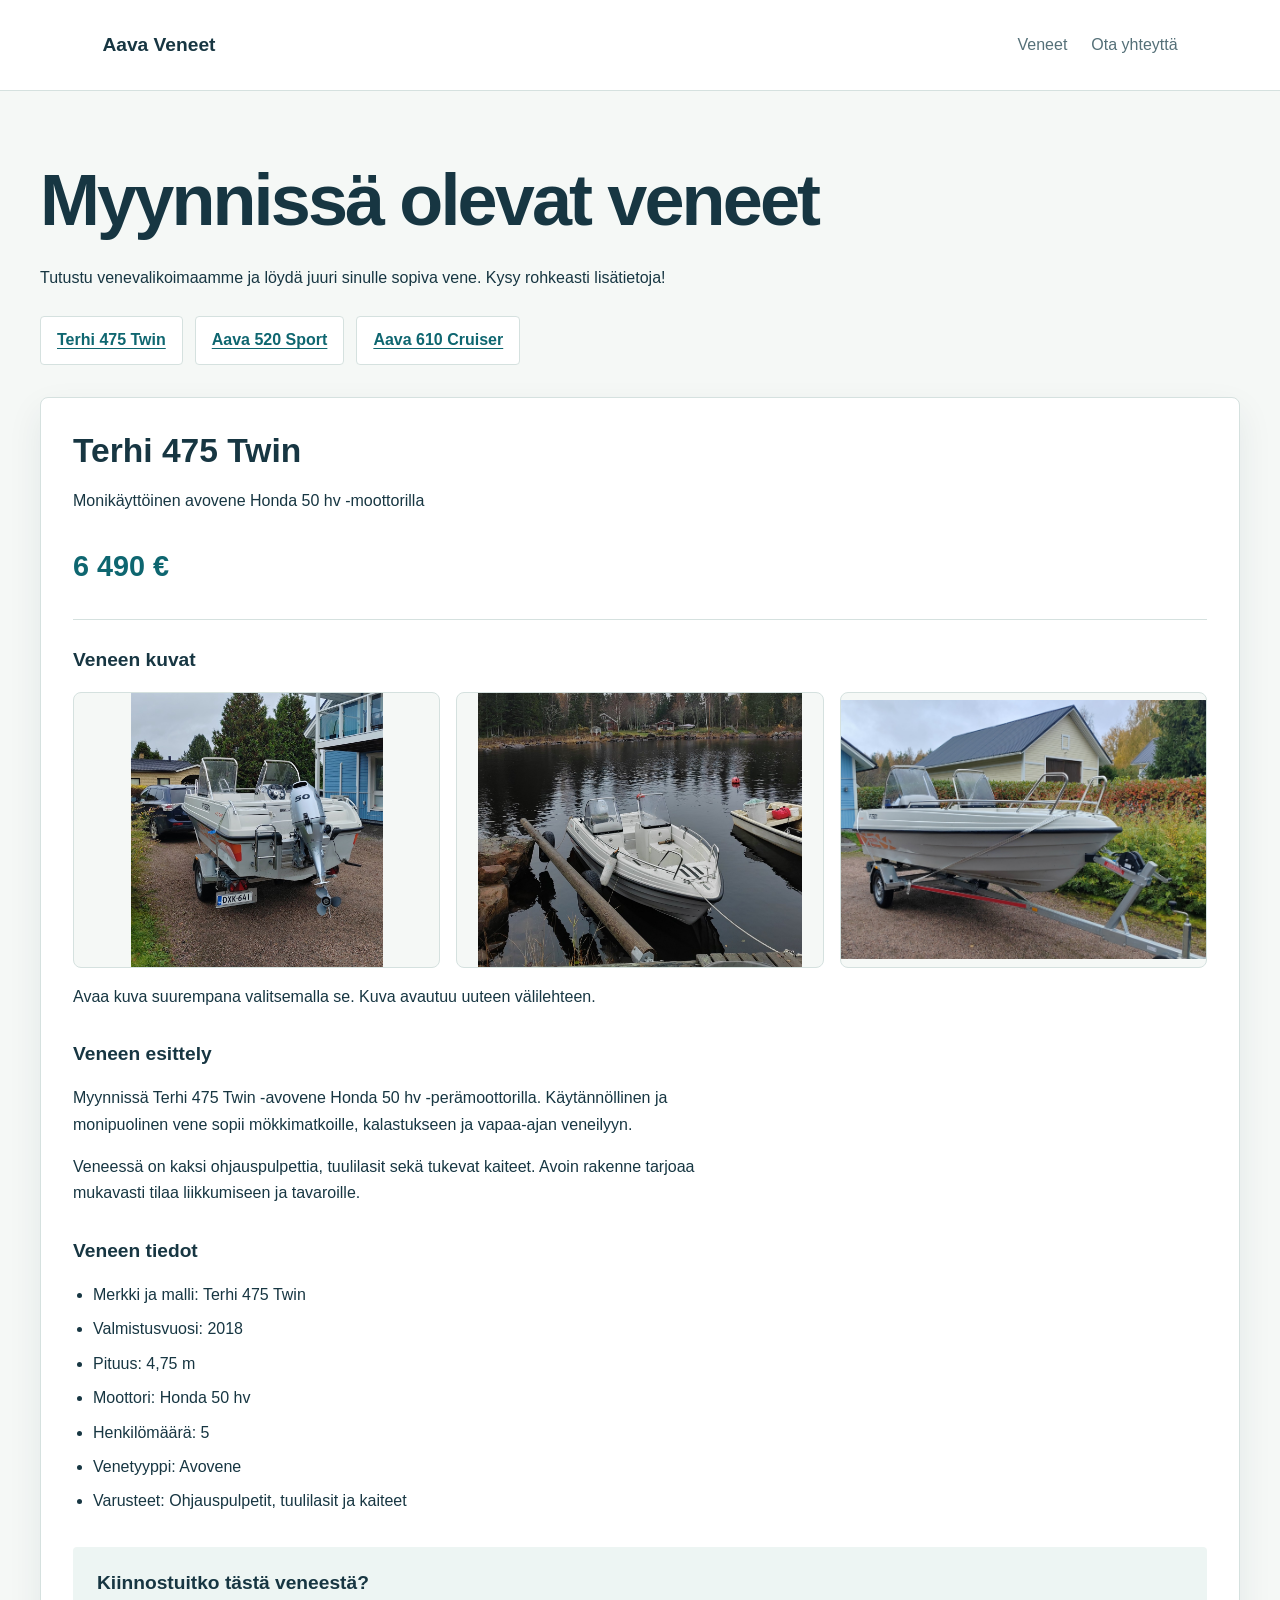
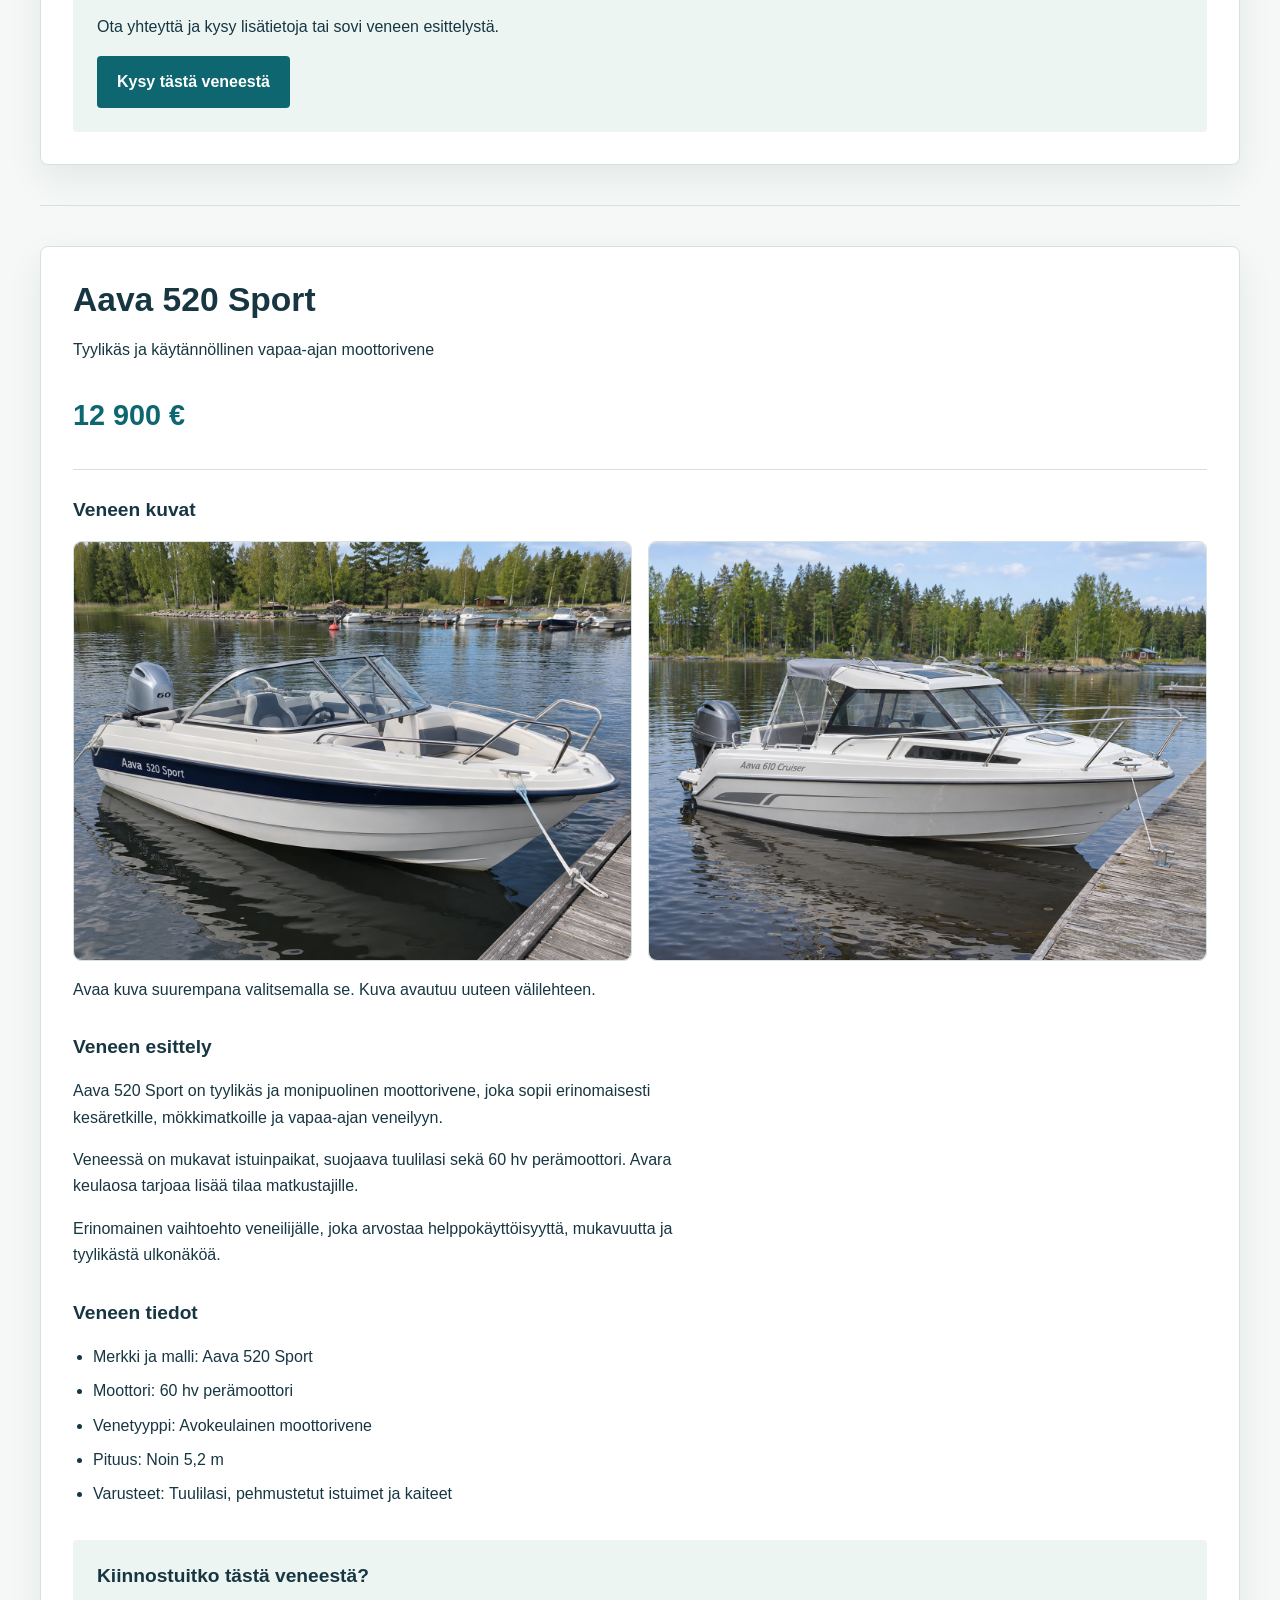
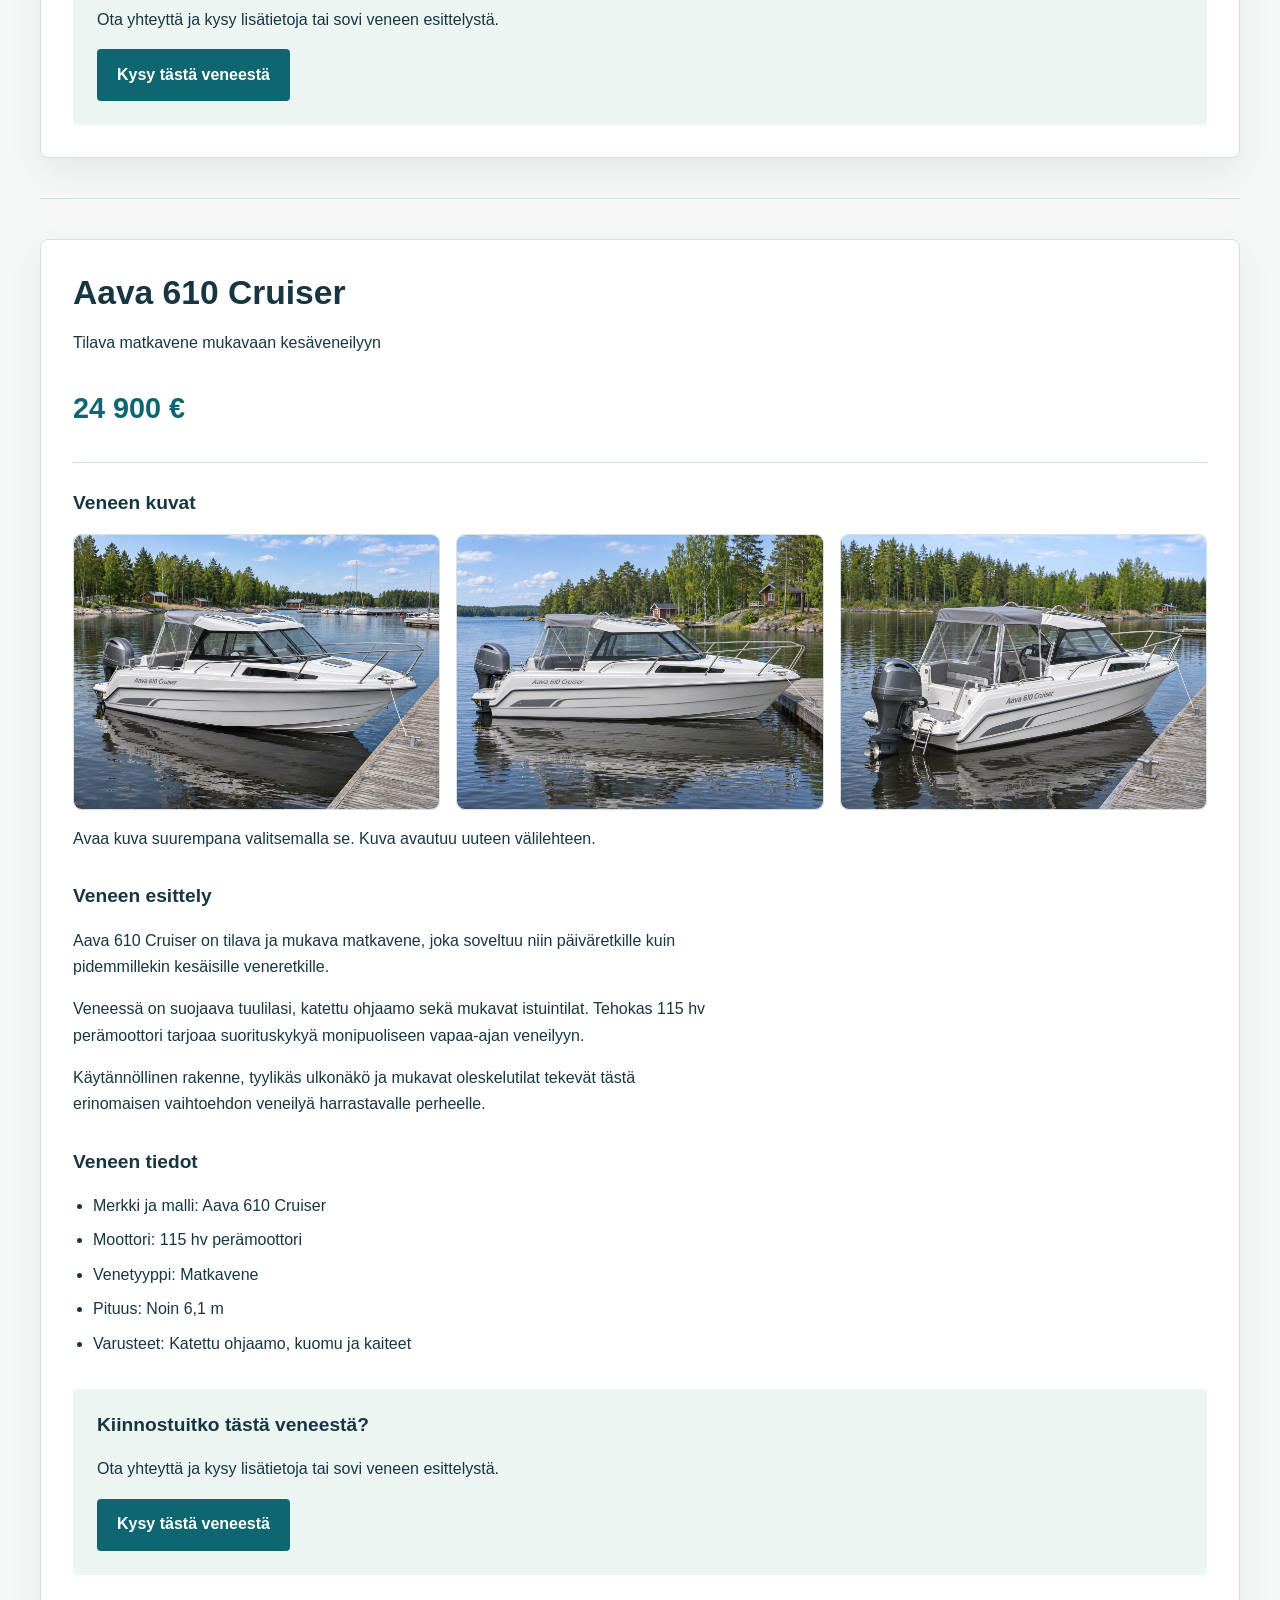
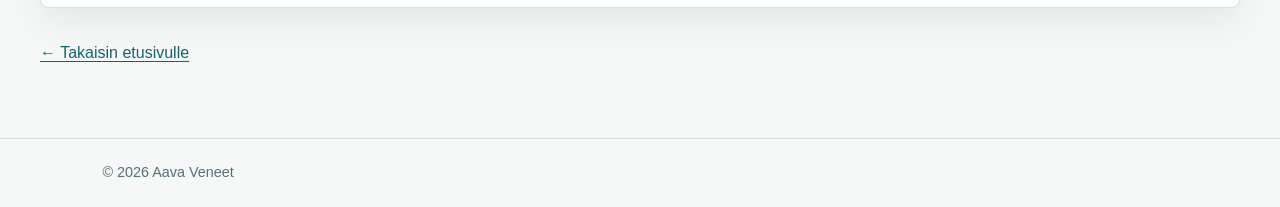
==== commit 504bc1f6: "päivitys" ====
--- a/boat1.html
+++ b/boat1.html
@@ -9,7 +9,6 @@
     <title>Myytävät veneet | Aava Veneet</title>
 
     <link rel="stylesheet" href="styles/style.css">
-    <link rel="stylesheet" href="styles/boat1.css">
     <link rel="icon" type="image/png" href="images/favicon.png">
 </head>
 
@@ -22,7 +21,6 @@
 
         <nav class="site-nav" aria-label="Päänavigaatio">
             <a href="index.html#veneet">Veneet</a>
-            <a href="boat1.html" aria-current="page">Veneiden tiedot</a>
             <a href="contact.html">Ota yhteyttä</a>
         </nav>
     </header>
@@ -111,7 +109,10 @@
 
                 <ul>
                     <li>Merkki ja malli: Terhi 475 Twin</li>
+                    <li>Valmistusvuosi: 2018</li>
+                    <li>Pituus: 4,75 m</li>
                     <li>Moottori: Honda 50 hv</li>
+                    <li>Henkilömäärä: 5</li>
                     <li>Venetyyppi: Avovene</li>
                     <li>Varusteet: Ohjauspulpetit, tuulilasit ja kaiteet</li>
                 </ul>
--- a/styles/style.css
+++ b/styles/style.css
@@ -78,6 +78,22 @@
 	color: #557078;
 	font-size: clamp(1.05rem, 2vw, 1.3rem);
 	line-height: 1.8;
+}
+
+.intro-button {
+	display: inline-block;
+	margin-top: 28px;
+	padding: 10px 14px;
+	border-radius: 4px;
+	background: #0e6670;
+	color: #ffffff;
+	font-size: 0.9rem;
+	font-weight: bold;
+	text-decoration: none;
+}
+
+.intro-button:hover {
+	background: #173642;
 }
 
 .venemallisto {
@@ -237,4 +253,334 @@
 		margin-top: 52px;
 		padding: 20px 24px;
 	}
-}
+
+	form {
+		padding: 0 24px;
+	}
+
+	.form-group {
+		margin-bottom: 20px;
+	}
+
+	.form-group label {
+		display: block;
+		margin-bottom: 8px;
+		font-weight: bold;
+	}
+
+	.form-group input,
+	.form-group select,
+	.form-group textarea {
+		display: block;
+		width: 100%;
+		max-width: 100%;
+		padding: 12px;
+		font-size: 16px;
+		box-sizing: border-box;
+		border: 1px solid #888888;
+		border-radius: 4px;
+		background-color: white;
+	}
+
+	form button {
+		width: 100%;
+		padding: 12px 24px;
+		background-color: #567ca0;
+		color: white;
+		border: none;
+		border-radius: 4px;
+		font-size: 16px;
+		cursor: pointer;
+	}
+
+	@media (max-width: 600px) {
+		.form-group input,
+		.form-group select,
+		.form-group textarea {
+			font-size: 14px;
+			padding: 10px;
+			width: 100%;
+			min-height:40px;
+			box-sizing: border-box;
+			border: 1px solid #888888;
+			border-radius: 2px;
+			background-color: white;
+		}
+
+		form button {
+			width: 100%;
+			font-size: 14px;
+			padding: 10px 20px;
+			border-radius: 2px;
+			border: none;
+			color: white;
+			background-color: #567ca0;
+		}
+	}
+
+	form button:hover {
+		background-color: #567ca0;
+	}
+}
+
+/* Venesivun tyylit */
+.boat-detail-page,
+.boat-detail-page * {
+	box-sizing: border-box;
+}
+
+.boat-detail-page {
+	margin: 0;
+	background: #f5f8f6;
+	color: #173642;
+	font-family: Arial, sans-serif;
+	line-height: 1.65;
+	overflow-wrap: anywhere;
+}
+
+.boat-detail-page a {
+	color: #0e6670;
+	text-underline-offset: 0.2em;
+}
+
+.boat-detail-page a:focus-visible {
+	outline: 3px solid #b35b00;
+	outline-offset: 5px;
+}
+
+.boat-detail-page .skip-link {
+	position: absolute;
+	top: 0;
+	left: 1rem;
+	z-index: 10;
+	padding: 0.75rem 1rem;
+	background: #fff;
+	transform: translateY(-150%);
+}
+
+.boat-detail-page .skip-link:focus {
+	transform: translateY(0);
+}
+
+.boat-detail-page .boat-shortcuts {
+	display: flex;
+	flex-wrap: wrap;
+	gap: 0.75rem;
+	margin-block: 1.5rem;
+}
+
+.boat-detail-page .boat-shortcuts a {
+	padding: 0.65rem 1rem;
+	border: 1px solid #d5e1df;
+	border-radius: 4px;
+	background: #fff;
+	font-weight: 700;
+}
+
+.boat-detail-page .boat-shortcuts a:hover {
+	background: #edf5f3;
+}
+
+.boat-detail-page .site-nav [aria-current="page"] {
+	font-weight: 700;
+	text-decoration-thickness: 3px;
+}
+
+.boat-detail-page .site-header {
+	display: flex;
+	flex-wrap: wrap;
+	align-items: center;
+	justify-content: space-between;
+	gap: 18px;
+	padding: 24px 8%;
+	border-bottom: 1px solid #d5e1df;
+	background: #fff;
+}
+
+.boat-detail-page .site-header a {
+	color: #173642;
+}
+
+.boat-detail-page .brand {
+	font-size: 1.2rem;
+	font-weight: bold;
+	text-decoration: none;
+}
+
+.boat-detail-page .site-nav {
+	display: flex;
+	flex-wrap: wrap;
+	gap: 0.5rem 1.5rem;
+}
+
+.boat-detail-page .site-nav a {
+	padding-block: 0.5rem;
+	color: #557078;
+}
+
+.boat-detail-page .site-nav a:hover {
+	color: #0e6670;
+}
+
+.boat-detail-page .boat-page {
+	width: min(1200px, calc(100% - 48px));
+	margin: 64px auto 0;
+}
+
+.boat-detail-page h1,
+.boat-detail-page h2,
+.boat-detail-page h3 {
+	line-height: 1.25;
+}
+
+.boat-detail-page h1 {
+	margin-bottom: 20px;
+	font-size: clamp(2.5rem, 7vw, 4.5rem);
+	letter-spacing: -0.04em;
+}
+
+.boat-detail-page h2 {
+	margin: 0 0 0.75rem;
+	font-size: clamp(1.5rem, 3vw, 2.1rem);
+}
+
+.boat-detail-page h3 {
+	margin-top: 0;
+	font-size: 1.2rem;
+}
+
+.boat-detail-page .boat-listing {
+	scroll-margin-top: 1rem;
+	margin-top: 32px;
+	padding: clamp(20px, 3vw, 32px);
+	border: 1px solid #d5e1df;
+	border-radius: 8px;
+	background: #fff;
+	box-shadow: 0 14px 35px rgba(23, 54, 66, 0.08);
+}
+
+.boat-detail-page .boat-header {
+	margin-bottom: 1.75rem;
+	border-bottom: 1px solid #d5e1df;
+}
+
+.boat-detail-page .boat-price {
+	color: #0e6670;
+	font-size: 1.8rem;
+}
+
+.boat-detail-page .boat-gallery {
+	display: grid;
+	grid-template-columns: repeat(auto-fit, minmax(min(100%, 240px), 1fr));
+	gap: 1rem;
+}
+
+.boat-detail-page .boat-gallery a {
+	display: block;
+	border: 1px solid #d5e1df;
+	border-radius: 8px;
+	background: #f5f8f6;
+}
+
+.boat-detail-page .boat-gallery img {
+	display: block;
+	width: 100%;
+	height: auto;
+	aspect-ratio: 4 / 3;
+	object-fit: contain;
+	border-radius: inherit;
+}
+
+.boat-detail-page .boat-gallery a:hover {
+	border-color: #0e6670;
+}
+
+.boat-detail-page .boat-description,
+.boat-detail-page .boat-specifications,
+.boat-detail-page .boat-contact {
+	margin-top: 2rem;
+}
+
+.boat-detail-page .boat-description p {
+	max-width: 72ch;
+}
+
+.boat-detail-page .boat-specifications ul {
+	padding-left: 1.25rem;
+}
+
+.boat-detail-page .boat-specifications li {
+	margin-block: 0.5rem;
+}
+
+.boat-detail-page .boat-contact {
+	padding: 1.5rem;
+	border-radius: 4px;
+	background: #edf5f3;
+}
+
+.boat-detail-page .button {
+	display: inline-block;
+	padding: 0.8rem 1.25rem;
+	border-radius: 4px;
+	background: #0e6670;
+	color: #fff;
+	font-weight: 700;
+	text-decoration: none;
+}
+
+.boat-detail-page .button:hover {
+	background: #173642;
+}
+
+.boat-detail-page .boat-page > hr {
+	margin: 2.5rem 0;
+	border: 0;
+	border-top: 1px solid #d5e1df;
+}
+
+.boat-detail-page .back-link {
+	margin-top: 2rem;
+}
+
+.boat-detail-page .site-footer {
+	display: flex;
+	align-items: center;
+	justify-content: space-between;
+	gap: 16px;
+	margin-top: 72px;
+	padding: 22px 8%;
+	border-top: 1px solid #d5e1df;
+	background: transparent;
+	color: #557078;
+	font-size: 0.9rem;
+}
+
+@media (max-width: 480px) {
+	.boat-detail-page .site-header {
+		align-items: flex-start;
+		flex-direction: column;
+		padding: 20px 24px;
+	}
+
+	.boat-detail-page .boat-page {
+		width: calc(100% - 48px);
+		margin-top: 48px;
+	}
+
+	.boat-detail-page .boat-contact {
+		padding: 1rem;
+	}
+
+	.boat-detail-page .button {
+		width: 100%;
+		text-align: center;
+	}
+
+	.boat-detail-page .site-footer {
+		align-items: flex-start;
+		flex-direction: column;
+		margin-top: 52px;
+		padding: 20px 24px;
+	}
+}
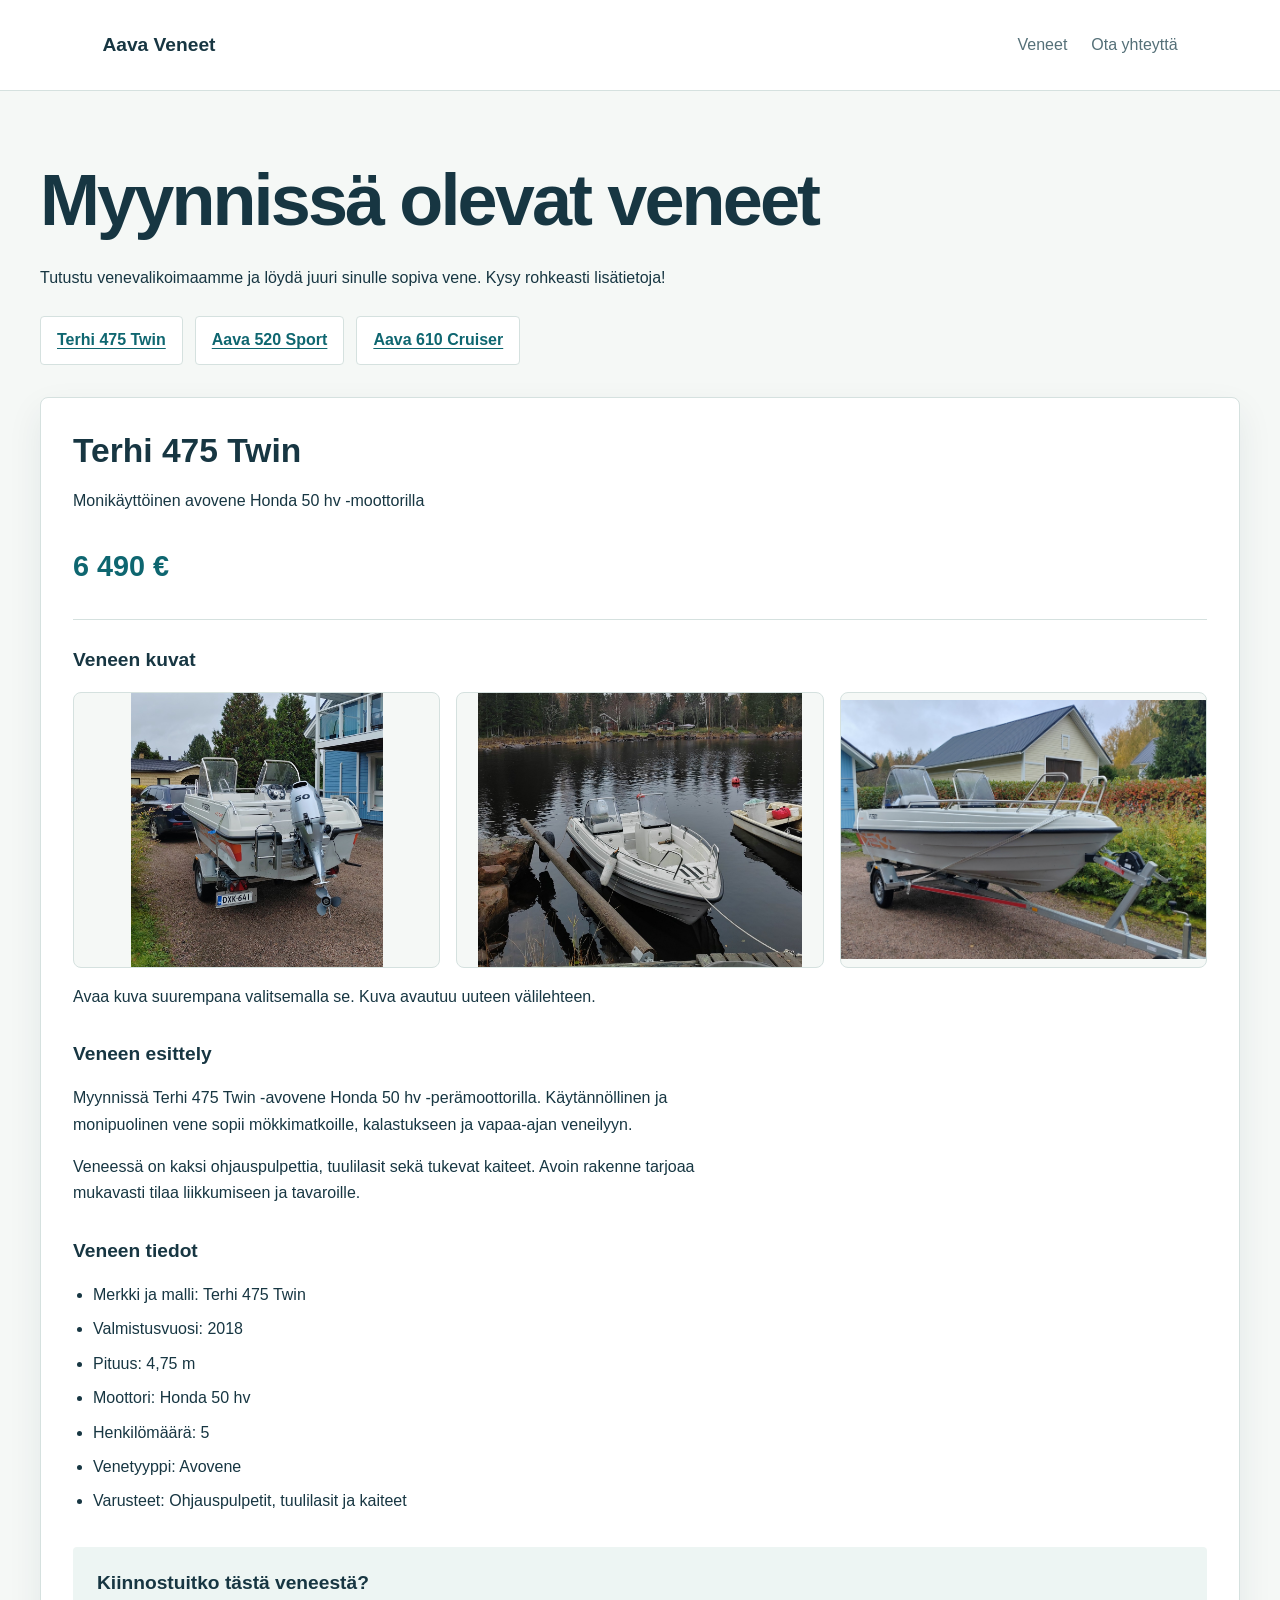
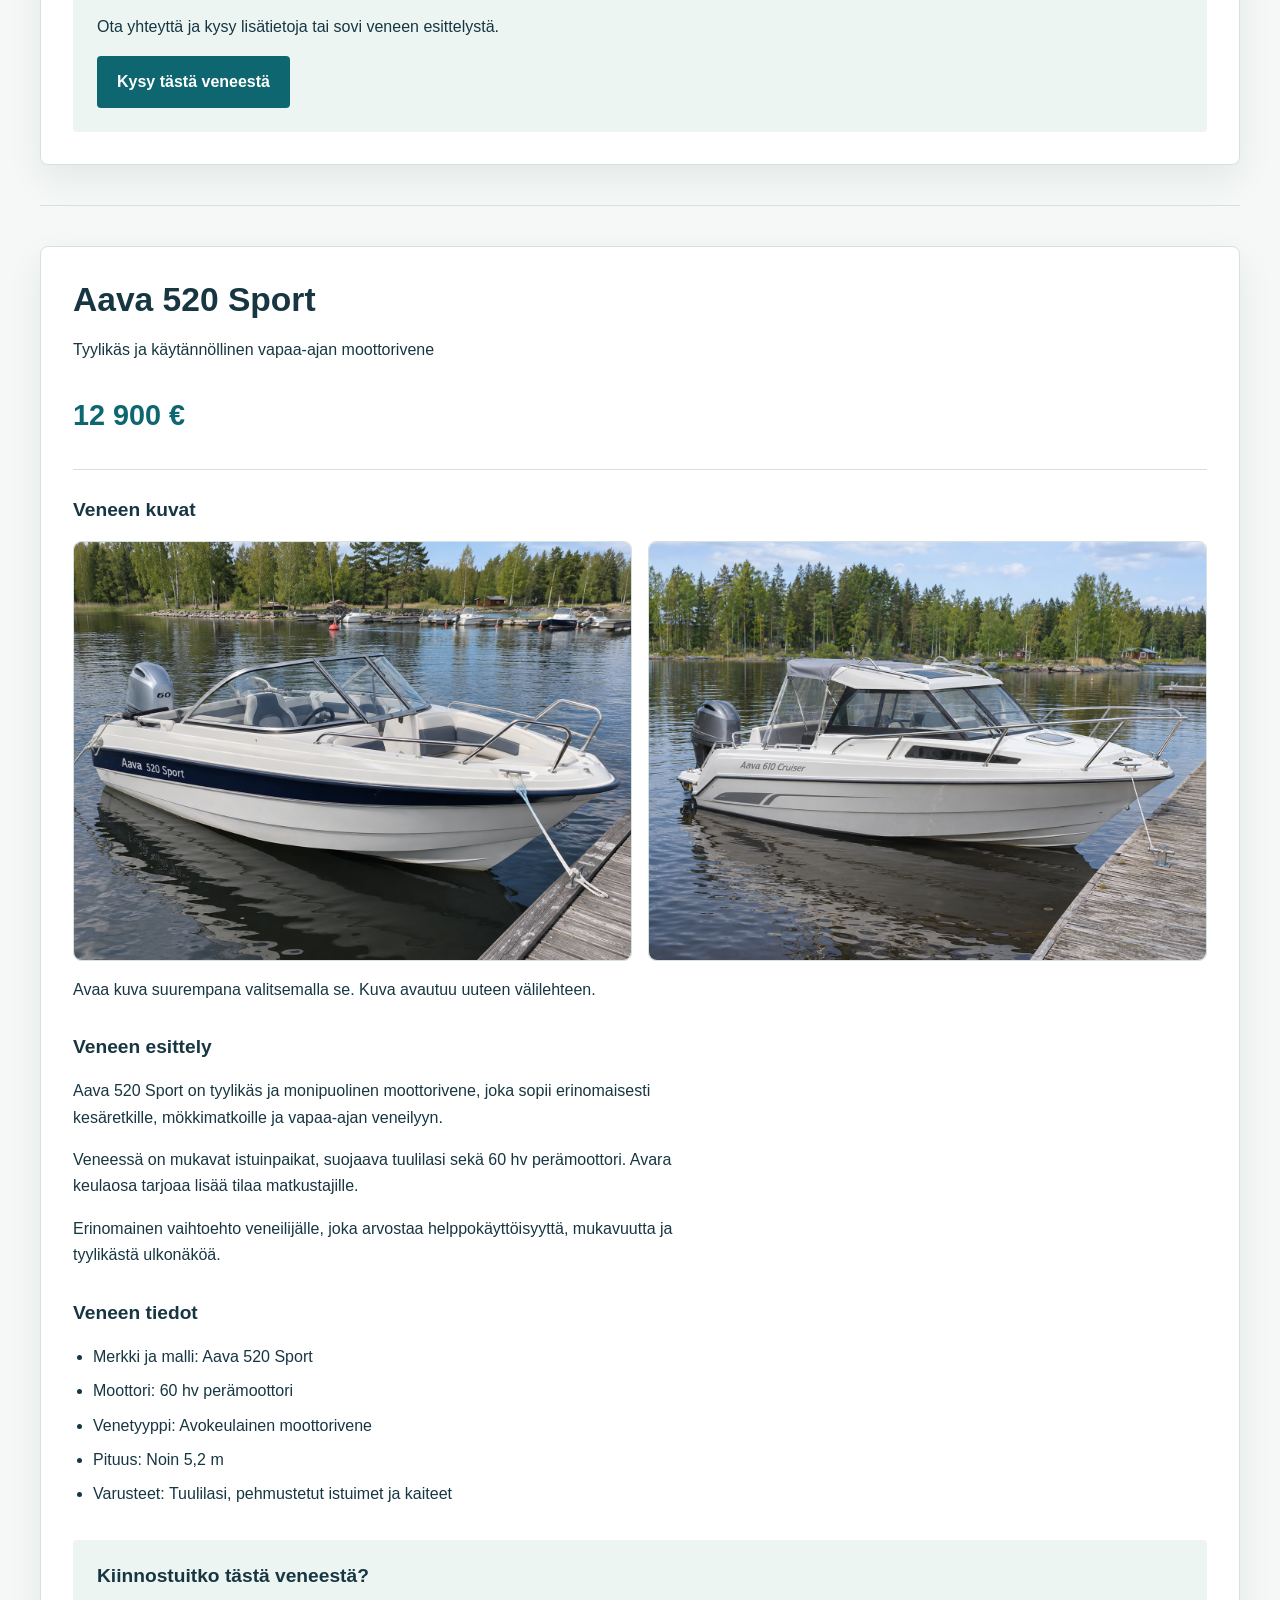
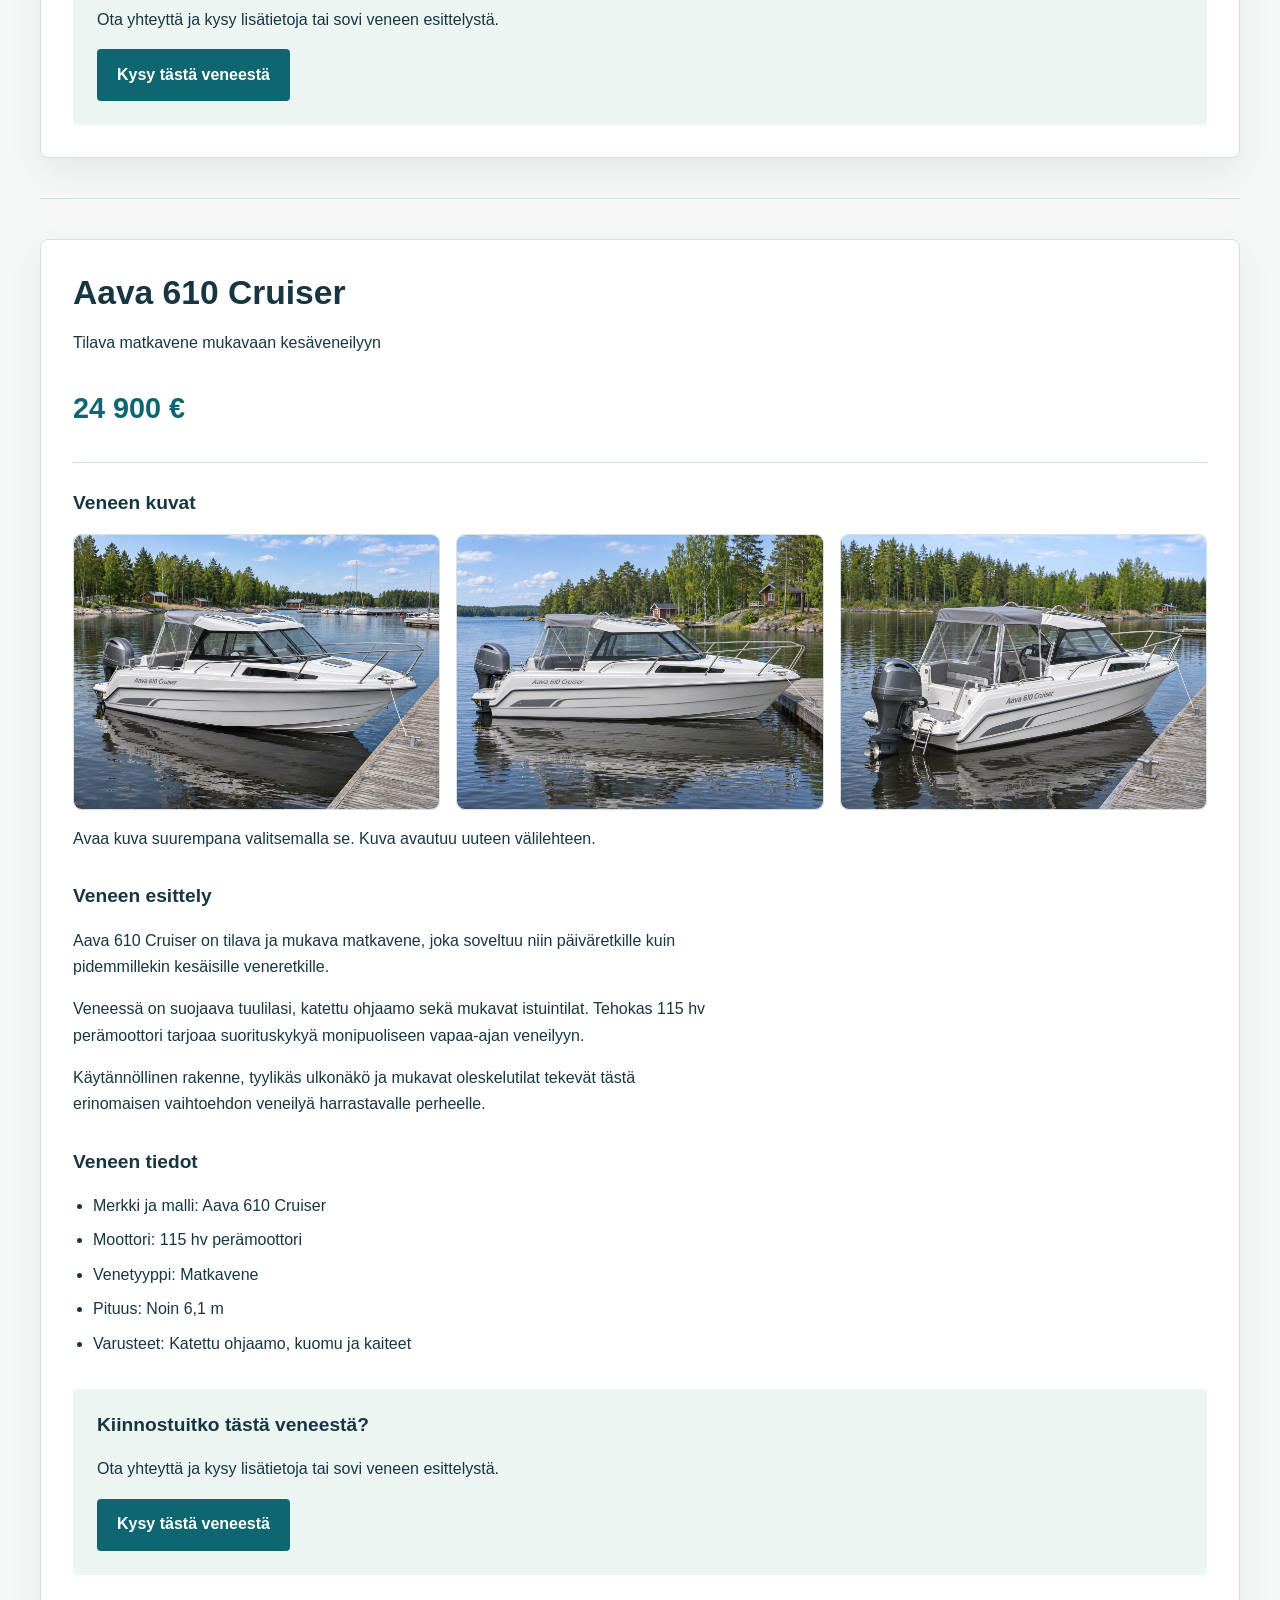
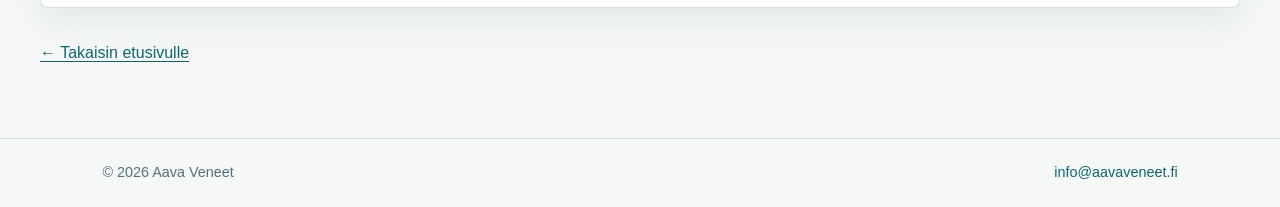
==== commit 36a20f74: "yhtenäinen footer" ====
--- a/boat1.html
+++ b/boat1.html
@@ -331,9 +331,10 @@
 
     </main>
 
-    <footer class="site-footer">
-        <p>&copy; 2026 Aava Veneet</p>
-    </footer>
+<footer class="site-footer">
+    <p>&copy; 2026 Aava Veneet</p>
+    <a href="mailto:info@aavaveneet.fi">info@aavaveneet.fi</a>
+</footer>
 
 </body>
 </html>
--- a/styles/style.css
+++ b/styles/style.css
@@ -205,6 +205,140 @@
 .site-footer a:hover {
 	color: #0e6670;
 }
+
+.contact-page {
+	line-height: 1.5;
+}
+
+.contact-header {
+	flex-wrap: wrap;
+	gap: 18px 32px;
+}
+
+.contact-header__intro {
+	flex-basis: 100%;
+	margin-bottom: 48px;
+	padding-top: 40px;
+	padding-bottom: 12px;
+	gap: 12px;
+}
+
+.contact-header__intro h1 {
+	margin-bottom: 12px;
+}
+
+.contact-header__intro p {
+	max-width: 520px;
+	margin: 0;
+	color: #557078;
+	font-size: 1.1rem;
+}
+
+.contact-page .site-main {
+	width: min(760px, calc(100% - 48px));
+	margin: 64px auto 0;
+}
+
+
+.contact {
+	padding-bottom: 24px;
+}
+
+.contact-card {
+	padding: clamp(24px, 5vw, 44px);
+	border: 1px solid #d5e1df;
+	border-radius: 8px;
+	background: #ffffff;
+	box-shadow: 0 14px 35px rgba(23, 54, 66, 0.08);
+}
+
+.contact-card .form-group {
+	margin-bottom: 24px;
+}
+
+.contact-card label {
+	display: block;
+	margin-bottom: 8px;
+	font-weight: bold;
+}
+
+.contact-card input,
+.contact-card select,
+.contact-card textarea {
+	display: block;
+	width: 100%;
+	padding: 12px 14px;
+	border: 1px solid #b9ccca;
+	border-radius: 4px;
+	background: #fafdfe;
+	color: #173642;
+	font: inherit;
+}
+
+.contact-card textarea {
+	min-height: 150px;
+	resize: vertical;
+}
+
+.contact-card input:focus,
+.contact-card select:focus,
+.contact-card textarea:focus {
+	border-color: #0e6670;
+	box-shadow: 0 0 0 3px rgba(14, 102, 112, 0.15);
+	outline: none;
+}
+
+.contact-card #phone-help {
+	margin: -2px 0 8px;
+	color: #557078;
+	font-size: 0.9rem;
+}
+
+.contact-card button {
+	margin-top: 4px;
+	padding: 12px 24px;
+	border: 0;
+	border-radius: 4px;
+	background: #0e6670;
+	color: #ffffff;
+	font: inherit;
+	font-weight: bold;
+	cursor: pointer;
+}
+
+.contact-card button:hover {
+	background: #173642;
+}
+
+.contact-card button:focus-visible {
+	outline: 3px solid #b35b00;
+	outline-offset: 3px;
+}
+
+@media (max-width: 600px) {
+	.contact-page .site-main {
+		width: calc(100% - 32px);
+		margin-top: 40px;
+	}
+
+	.contact-header__intro {
+		margin-bottom: 36px;
+		padding-top: 24px;
+	}
+
+	.contact-header__intro h1 {
+		font-size: clamp(2.2rem, 12vw, 3.5rem);
+	}
+
+	.contact-card {
+		padding: 24px 20px;
+	}
+
+	.contact-card button {
+		width: 100%;
+	}
+}
+
 h1 {
 	margin: 0 0 20px;
 	font-size: clamp(2.5rem, 7vw, 4.5rem);
